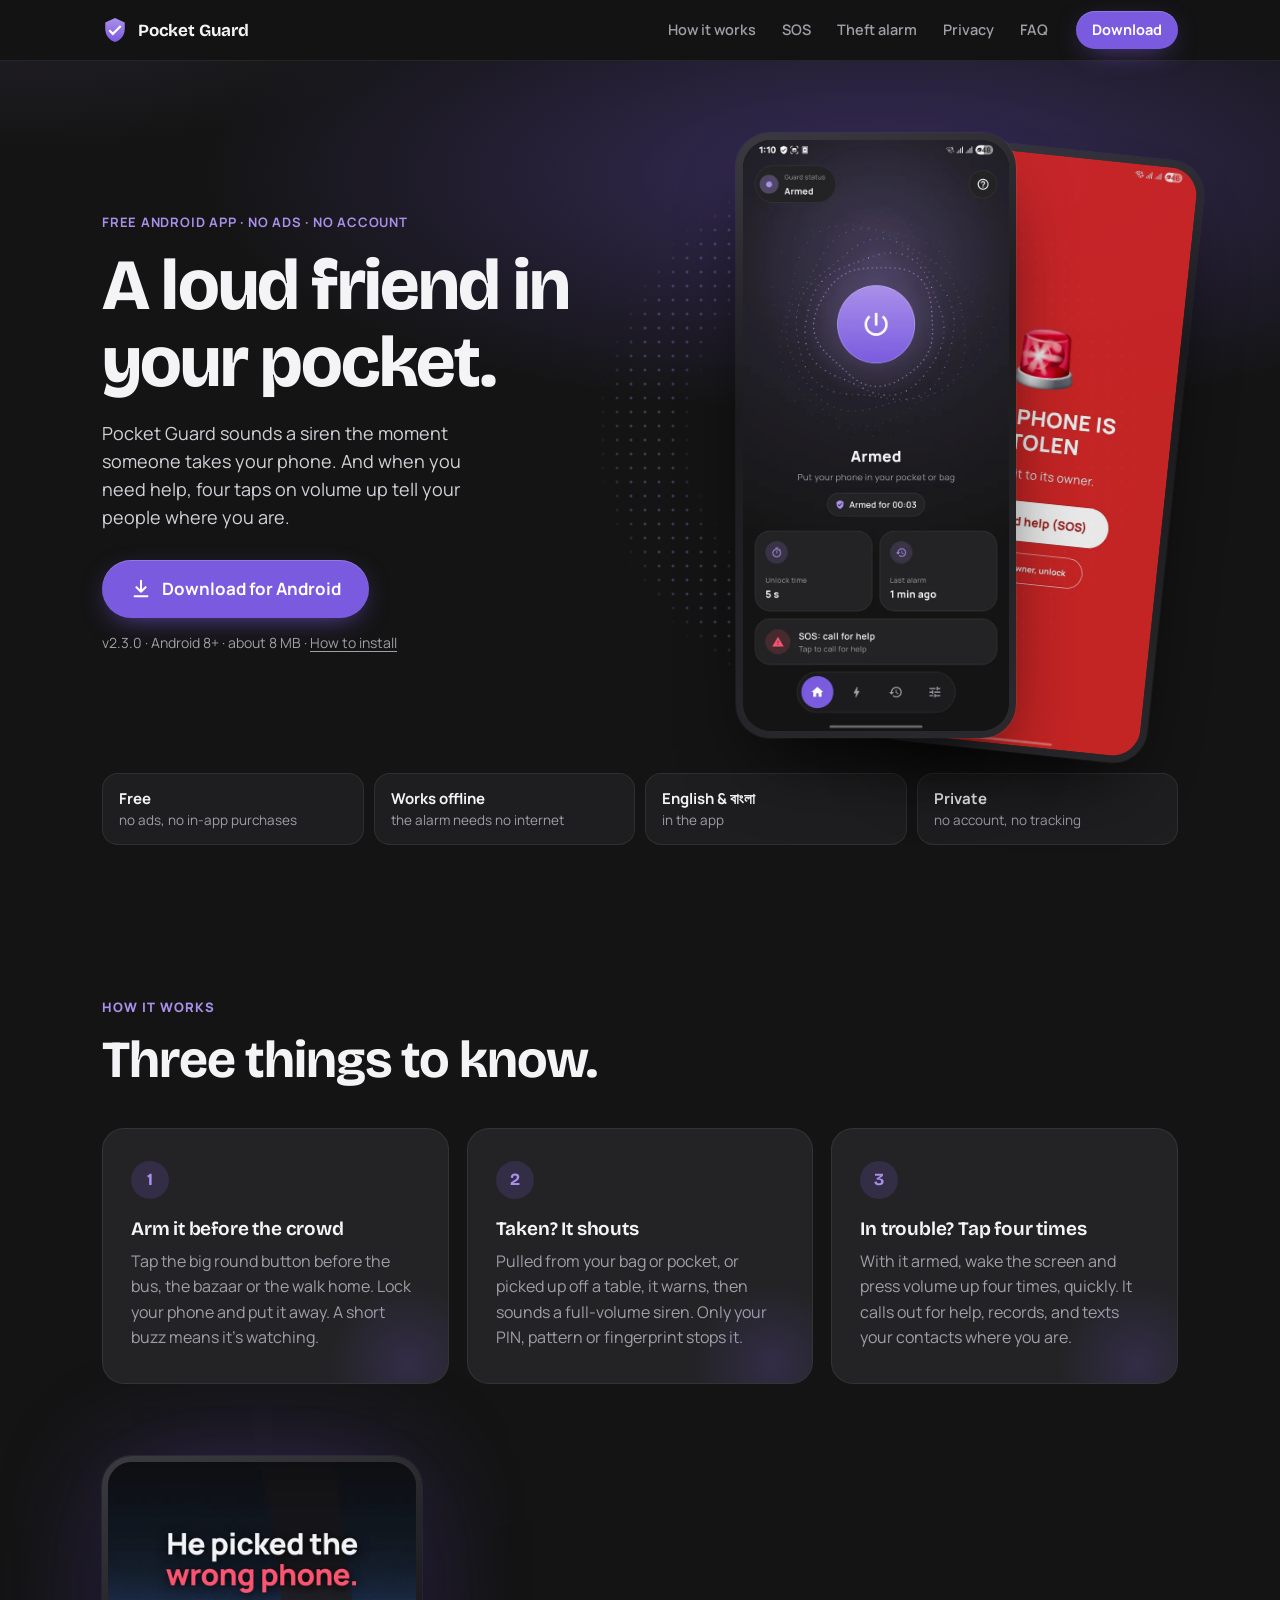
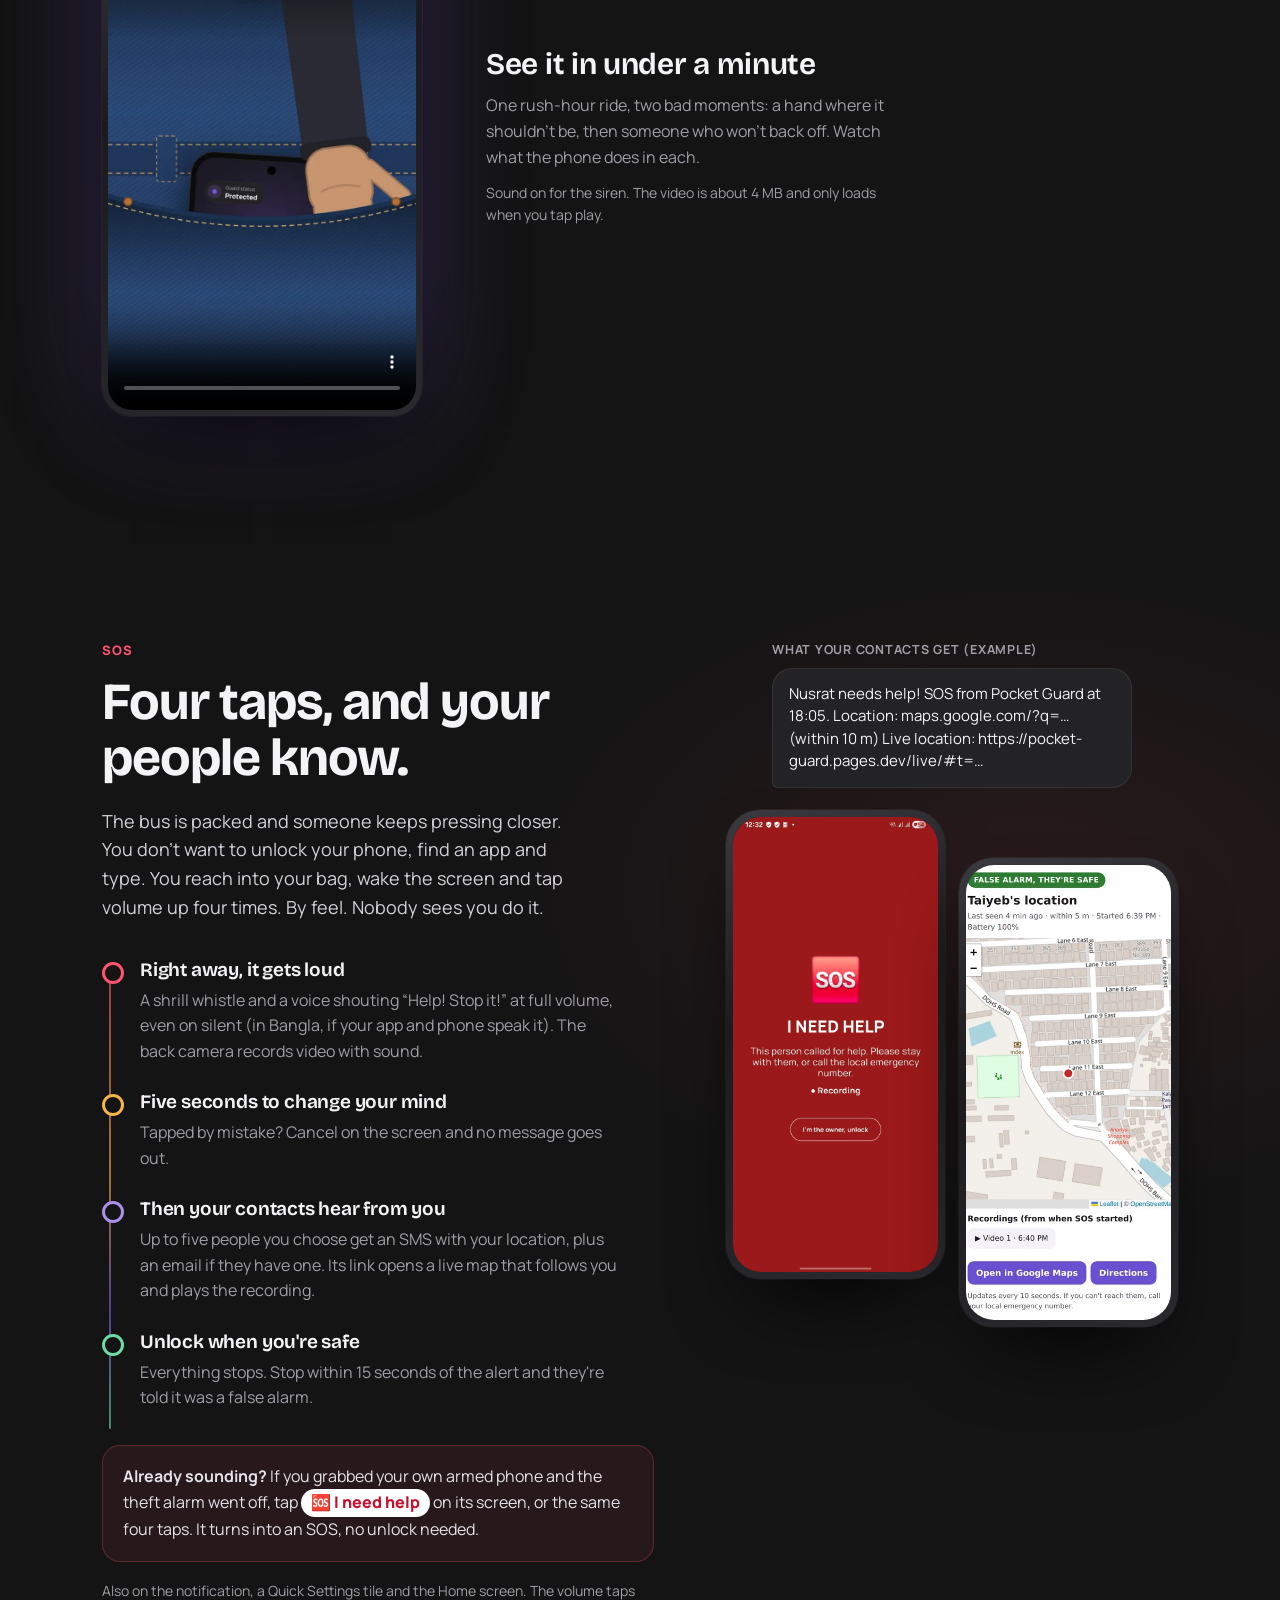
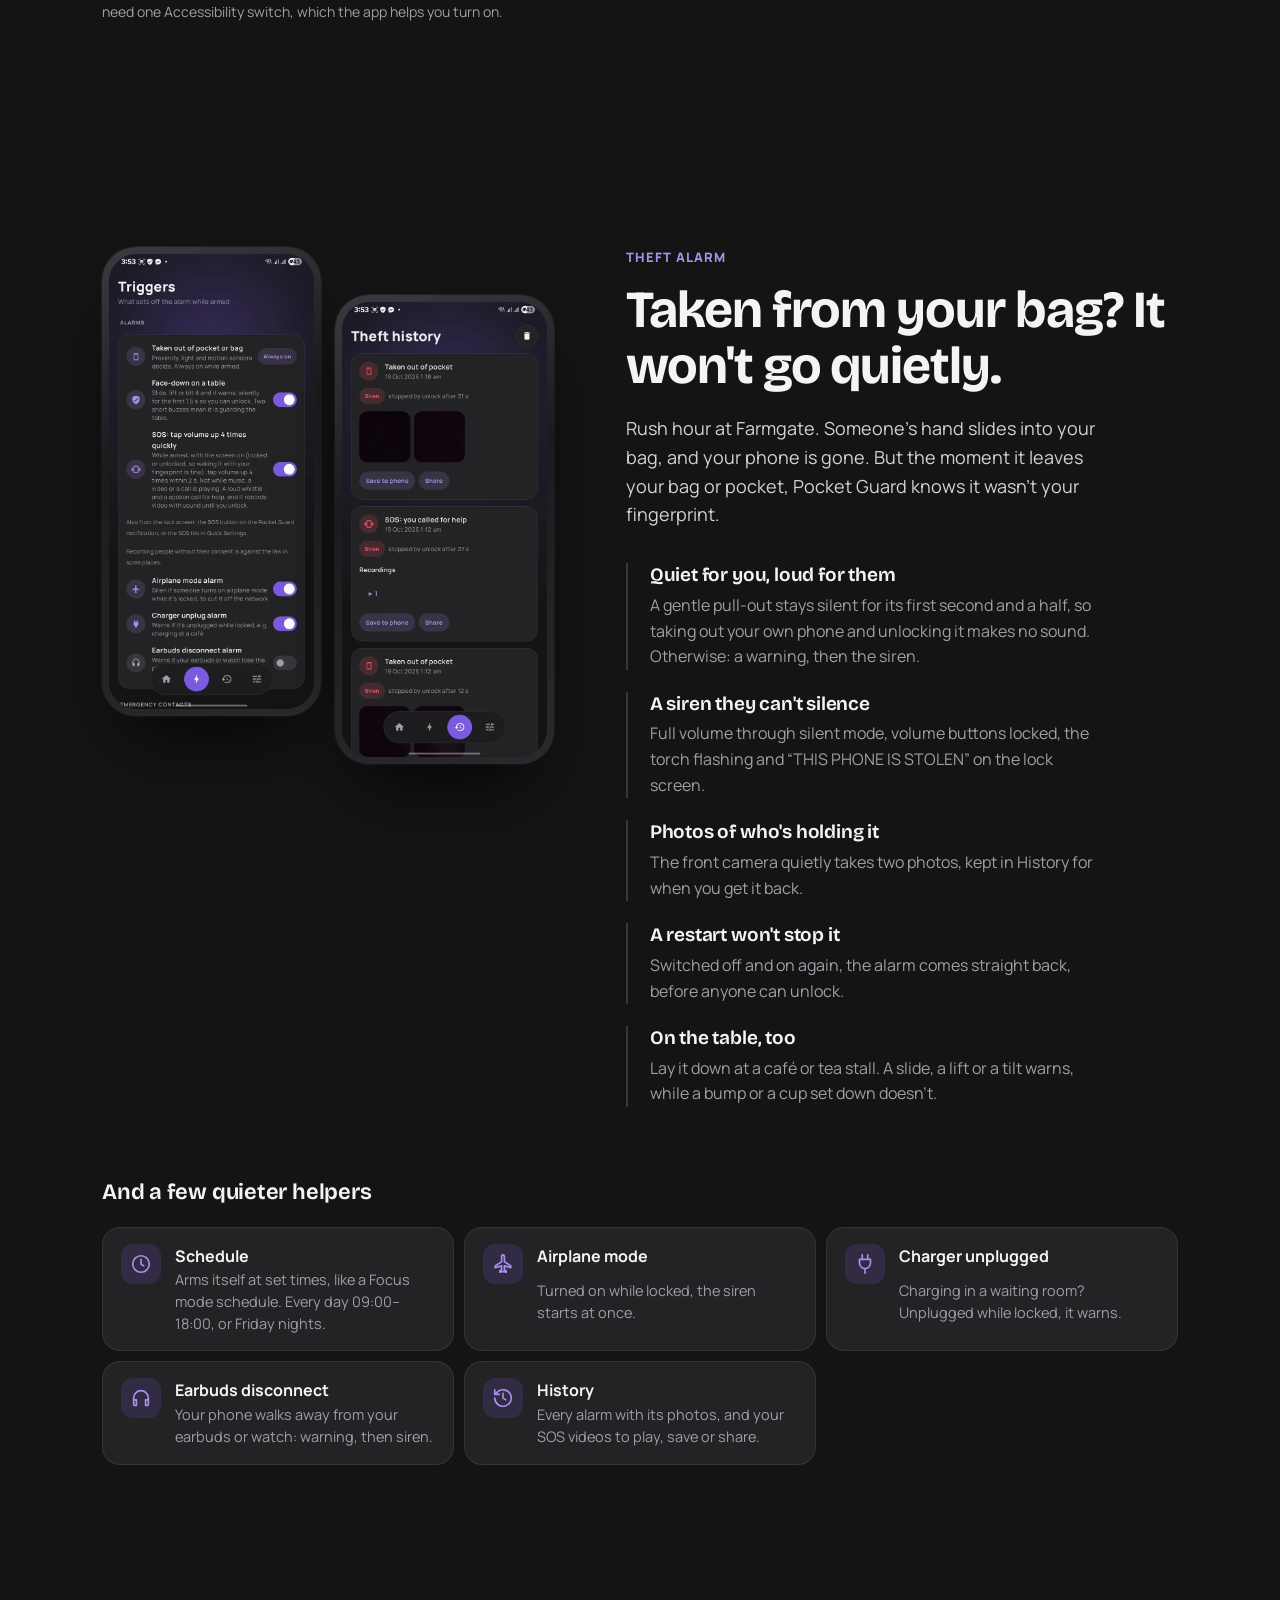
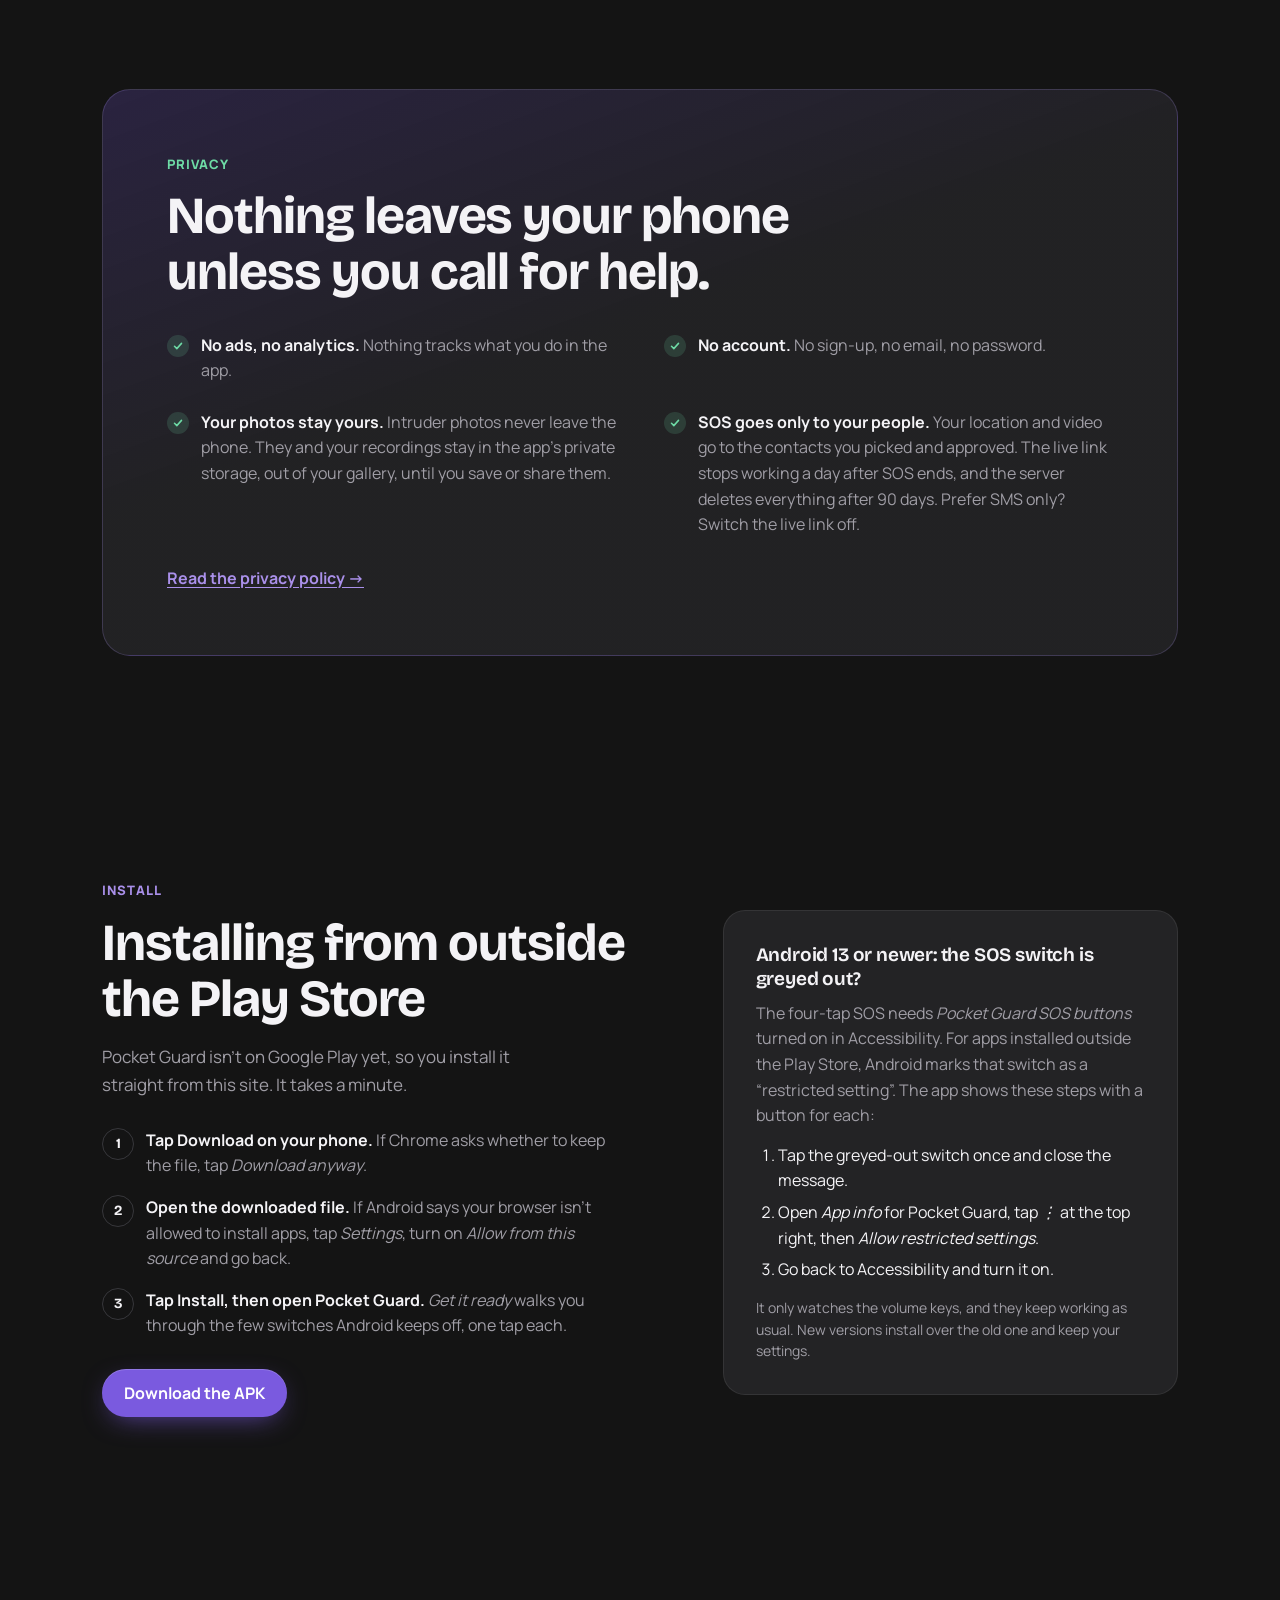
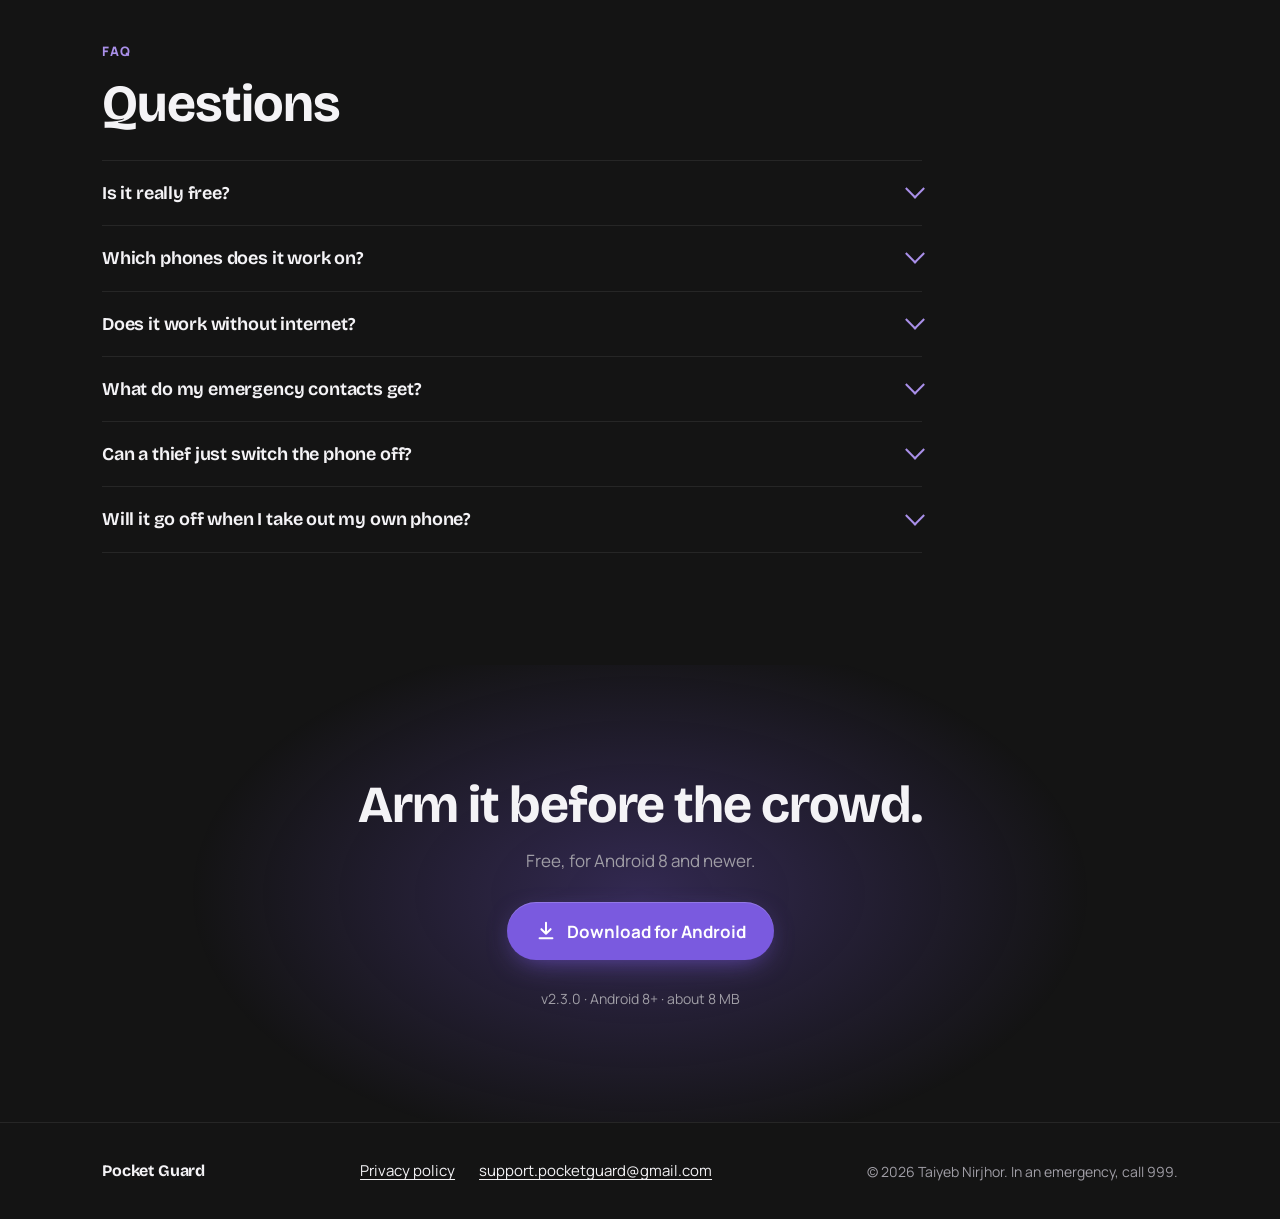
==== site/index.html @ 7979562c "Website: gender-neutral copy, and bags as well as pockets Most people carry the phone in a bag, so t" ====
<!doctype html>
<html lang="en">
<head>
<meta charset="utf-8">
<meta name="viewport" content="width=device-width, initial-scale=1, viewport-fit=cover">
<title>Pocket Guard: theft alarm and SOS for Android</title>
<meta name="description" content="A free Android app. A siren the thief can't silence when your phone is taken, and an SOS that texts your people your live location with four taps on volume up. No ads, no account.">
<meta name="theme-color" content="#141414">
<link rel="canonical" href="https://pocket-guard.pages.dev/">
<meta property="og:type" content="website">
<meta property="og:title" content="Pocket Guard: a loud friend in your pocket">
<meta property="og:description" content="Theft alarm and SOS for Android. Free, no ads, no account.">
<meta property="og:url" content="https://pocket-guard.pages.dev/">
<meta property="og:image" content="https://pocket-guard.pages.dev/img/og.jpg">
<meta name="twitter:card" content="summary_large_image">
<link rel="icon" href="favicon.svg" type="image/svg+xml">
<link rel="preconnect" href="https://fonts.googleapis.com">
<link rel="preconnect" href="https://fonts.gstatic.com" crossorigin>
<link rel="stylesheet" href="https://fonts.googleapis.com/css2?family=Bricolage+Grotesque:opsz,wght@12..96,500..800&family=Manrope:wght@400..800&display=swap">
<link rel="stylesheet" href="style.css">
<link rel="preload" as="image" href="img/home-armed.webp" type="image/webp">
<script>document.documentElement.classList.add("js")</script>
</head>
<body>
<a class="skip" href="#main">Skip to content</a>

<header class="top">
  <div class="wrap top-in">
    <a class="brand" href="#top" aria-label="Pocket Guard, back to top">
      <svg class="brand-mark" viewBox="0 0 24 24" aria-hidden="true"><defs><linearGradient id="bm" x1="0" y1="0" x2="0" y2="1"><stop offset="0" stop-color="#AA90EA"/><stop offset="1" stop-color="#7A5ADF"/></linearGradient></defs><path fill="url(#bm)" d="M12 1 3 5v6c0 5.55 3.84 10.74 9 12 5.16-1.26 9-6.45 9-12V5l-9-4z"/><path fill="#fff" d="m10 17-4-4 1.41-1.41L10 14.17l6.59-6.59L18 9l-8 8z"/></svg>
      Pocket Guard
    </a>
    <nav class="nav" aria-label="Sections">
      <a href="#how">How it works</a>
      <a href="#sos">SOS</a>
      <a href="#theft">Theft alarm</a>
      <a href="#privacy">Privacy</a>
      <a href="#faq">FAQ</a>
    </nav>
    <a class="btn btn-small" href="/download/PocketGuard.apk" download data-download>Download</a>
  </div>
</header>

<main id="main">

<!-- Hero -->
<section class="hero" id="top">
  <div class="wrap hero-in">
    <div class="hero-copy">
      <p class="eyebrow">Free Android app · No ads · No account</p>
      <h1>A loud friend in your&nbsp;pocket.</h1>
      <p class="lede">Pocket Guard sounds a siren the moment someone takes your phone. And when you need help, four taps on volume up tell your people where you are.</p>
      <div class="cta">
        <a class="btn btn-big" href="/download/PocketGuard.apk" download data-download>
          <svg viewBox="0 0 24 24" aria-hidden="true"><path d="M12 3v12m0 0-5-5m5 5 5-5M5 20h14" fill="none" stroke="currentColor" stroke-width="2.2" stroke-linecap="round" stroke-linejoin="round"/></svg>
          <span>Download for Android</span>
        </a>
        <!-- GOOGLE PLAY: when the Play listing is live, put its URL in href, replace the text
             with Google's official "Get it on Google Play" badge image, and delete `hidden`. -->
        <a class="play-badge" href="https://play.google.com/store/apps/details?id=com.taiyeb.pocketguard" hidden data-play>Get it on Google Play</a>
      </div>
      <p class="meta"><span data-version>v2.3.0</span> · Android 8+ · <span data-size>about 8 MB</span> · <a href="#install">How to install</a></p>
    </div>
    <div class="hero-art" aria-hidden="false">
      <div class="ring" aria-hidden="true"></div>
      <figure class="phone phone-back">
        <img class="tall" src="img/alarm.webp" width="600" height="1333" alt="The theft alarm screen: a red siren, THIS PHONE IS STOLEN, return it to its owner, with an I need help (SOS) button and I'm the owner, unlock.">
      </figure>
      <figure class="phone phone-front">
        <img class="tall" src="img/home-armed.webp" width="600" height="1333" alt="Pocket Guard's Home screen, armed: a purple power button inside a ring of dots, Armed for 00:03, the unlock time and last alarm, and an SOS: call for help card.">
      </figure>
    </div>
  </div>
  <ul class="wrap facts" aria-label="At a glance">
    <li><b>Free</b> no ads, no in-app purchases</li>
    <li><b>Works offline</b> the alarm needs no internet</li>
    <li><b>English &amp; বাংলা</b> in the app</li>
    <li><b>Private</b> no account, no tracking</li>
  </ul>
</section>

<!-- How it works -->
<section class="section" id="how" aria-labelledby="how-h">
  <div class="wrap">
    <p class="kicker">How it works</p>
    <h2 id="how-h">Three things to know.</h2>
    <ol class="steps">
      <li class="step reveal">
        <span class="step-n" aria-hidden="true">1</span>
        <h3>Arm it before the crowd</h3>
        <p>Tap the big round button before the bus, the bazaar or the walk home. Lock your phone and put it away. A short buzz means it's watching.</p>
      </li>
      <li class="step reveal">
        <span class="step-n" aria-hidden="true">2</span>
        <h3>Taken? It shouts</h3>
        <p>Pulled from your bag or pocket, or picked up off a table, it warns, then sounds a full-volume siren. Only your PIN, pattern or fingerprint stops it.</p>
      </li>
      <li class="step reveal">
        <span class="step-n" aria-hidden="true">3</span>
        <h3>In trouble? Tap four times</h3>
        <p>With it armed, wake the screen and press volume up four times, quickly. It calls out for help, records, and texts your contacts where you are.</p>
      </li>
    </ol>
    <div class="film reveal">
      <figure class="film-frame">
        <video controls playsinline preload="none" poster="img/promo-poster.webp" width="720" height="1280"
          aria-label="Pocket Guard in under a minute: a pickpocket on a packed bus sets off the siren, then a passenger being harassed taps volume up four times and family see the live location.">
          <source src="video/promo.mp4" type="video/mp4">
        </video>
      </figure>
      <div class="film-copy">
        <h3>See it in under a minute</h3>
        <p>One rush-hour ride, two bad moments: a hand where it shouldn't be, then someone who won't back off. Watch what the phone does in each.</p>
        <p class="fine">Sound on for the siren. The video is about 4 MB and only loads when you tap play.</p>
      </div>
    </div>
  </div>
</section>

<!-- SOS -->
<section class="section story story-sos" id="sos" aria-labelledby="sos-h">
  <div class="wrap story-in">
    <div class="story-copy">
      <p class="kicker kicker-red">SOS</p>
      <h2 id="sos-h">Four taps, and your people know.</h2>
      <p class="story-lead">The bus is packed and someone keeps pressing closer. You don't want to unlock your phone, find an app and type. You reach into your bag, wake the screen and tap volume up four times. By feel. Nobody sees you do it.</p>
      <ol class="timeline">
        <li class="reveal">
          <h3>Right away, it gets loud</h3>
          <p>A shrill whistle and a voice shouting “Help! Stop it!” at full volume, even on silent (in Bangla, if your app and phone speak it). The back camera records video with sound.</p>
        </li>
        <li class="reveal">
          <h3>Five seconds to change your mind</h3>
          <p>Tapped by mistake? Cancel on the screen and no message goes out.</p>
        </li>
        <li class="reveal">
          <h3>Then your contacts hear from you</h3>
          <p>Up to five people you choose get an SMS with your location, plus an email if they have one. Its link opens a live map that follows you and plays the recording.</p>
        </li>
        <li class="reveal">
          <h3>Unlock when you're safe</h3>
          <p>Everything stops. Stop within 15 seconds of the alert and they're told it was a false alarm.</p>
        </li>
      </ol>
      <div class="callout reveal">
        <p><b>Already sounding?</b> If you grabbed your own armed phone and the theft alarm went off, tap <span class="chip-sos">🆘 I need help</span> on its screen, or the same four taps. It turns into an SOS, no unlock needed.</p>
      </div>
      <p class="fine">Also on the notification, a Quick Settings tile and the Home screen. The volume taps need one Accessibility switch, which the app helps you turn on.</p>
    </div>
    <div class="story-art">
      <figure class="sms reveal" aria-label="Example SMS your contacts receive">
        <figcaption>What your contacts get (example)</figcaption>
        <p class="bubble">Nusrat needs help! SOS from Pocket Guard at 18:05. Location: maps.google.com/?q=… (within 10 m) Live location: https://pocket-guard.pages.dev/live/#t=…</p>
      </figure>
      <div class="duo">
        <figure class="phone">
          <img class="tall" src="img/sos.webp" width="600" height="1333" loading="lazy" alt="The SOS screen: I NEED HELP, this person called for help, please stay with them or call the local emergency number, Recording, and an I'm the owner, unlock button.">
        </figure>
        <figure class="phone phone-lower">
          <img class="tall" src="img/11-live-page.webp" width="412" height="860" loading="lazy" alt="The live location page a contact opens: a map with a red dot, last seen time and accuracy, a list of recordings, and buttons for Google Maps and directions.">
        </figure>
      </div>
    </div>
  </div>
</section>

<!-- Theft alarm -->
<section class="section story story-theft" id="theft" aria-labelledby="theft-h">
  <div class="wrap story-in story-flip">
    <div class="story-copy">
      <p class="kicker">Theft alarm</p>
      <h2 id="theft-h">Taken from your bag? It won't go quietly.</h2>
      <p class="story-lead">Rush hour at Farmgate. Someone's hand slides into your bag, and your phone is gone. But the moment it leaves your bag or pocket, Pocket Guard knows it wasn't your fingerprint.</p>
      <ul class="features">
        <li class="reveal">
          <h3>Quiet for you, loud for them</h3>
          <p>A gentle pull-out stays silent for its first second and a half, so taking out your own phone and unlocking it makes no sound. Otherwise: a warning, then the siren.</p>
        </li>
        <li class="reveal">
          <h3>A siren they can't silence</h3>
          <p>Full volume through silent mode, volume buttons locked, the torch flashing and “THIS PHONE IS STOLEN” on the lock screen.</p>
        </li>
        <li class="reveal">
          <h3>Photos of who's holding it</h3>
          <p>The front camera quietly takes two photos, kept in History for when you get it back.</p>
        </li>
        <li class="reveal">
          <h3>A restart won't stop it</h3>
          <p>Switched off and on again, the alarm comes straight back, before anyone can unlock.</p>
        </li>
        <li class="reveal">
          <h3>On the table, too</h3>
          <p>Lay it down at a café or tea stall. A slide, a lift or a tilt warns, while a bump or a cup set down doesn't.</p>
        </li>
      </ul>
    </div>
    <div class="story-art duo">
      <figure class="phone">
        <img class="tall" src="img/triggers.webp" width="600" height="1333" loading="lazy" alt="The Triggers screen: taken out of pocket or bag (always on), face-down on a table, SOS by tapping volume up 4 times, airplane mode, charger unplug and earbuds disconnect alarms, each with a switch.">
      </figure>
      <figure class="phone phone-lower">
        <img class="tall" src="img/history.webp" width="600" height="1333" loading="lazy" alt="Theft history: taken out of pocket, with two intruder photos; SOS: you called for help, with a recording; each with Save to phone and Share.">
      </figure>
    </div>
  </div>
  <div class="wrap">
    <h3 class="extras-h">And a few quieter helpers</h3>
    <ul class="extras">
      <li class="reveal"><svg viewBox="0 0 24 24" aria-hidden="true"><path d="M12 7v5l3 2M12 21a9 9 0 1 1 0-18 9 9 0 0 1 0 18Z"/></svg><b>Schedule</b><span>Arms itself at set times, like a Focus mode schedule. Every day 09:00–18:00, or Friday nights.</span></li>
      <li class="reveal"><svg viewBox="0 0 24 24" aria-hidden="true"><path d="M10.5 3.5v6l-7 4.5v2l7-2v4l-2 1.5V21l3.5-1 3.5 1v-1.5l-2-1.5v-4l7 2v-2l-7-4.5v-6a1.5 1.5 0 0 0-3 0Z"/></svg><b>Airplane mode</b><span>Turned on while locked, the siren starts at once.</span></li>
      <li class="reveal"><svg viewBox="0 0 24 24" aria-hidden="true"><path d="M9 2v5M15 2v5M6 7h12v4a6 6 0 0 1-12 0V7ZM12 17v5"/></svg><b>Charger unplugged</b><span>Charging in a waiting room? Unplugged while locked, it warns.</span></li>
      <li class="reveal"><svg viewBox="0 0 24 24" aria-hidden="true"><path d="M4 14v-2a8 8 0 0 1 16 0v2M4 14h3v6H5a1 1 0 0 1-1-1v-5ZM20 14h-3v6h2a1 1 0 0 0 1-1v-5Z"/></svg><b>Earbuds disconnect</b><span>Your phone walks away from your earbuds or watch: warning, then siren.</span></li>
      <li class="reveal"><svg viewBox="0 0 24 24" aria-hidden="true"><path d="M3 12a9 9 0 1 0 3-6.7L3 8M3 3v5h5M12 7v5l3 2"/></svg><b>History</b><span>Every alarm with its photos, and your SOS videos to play, save or share.</span></li>
    </ul>
  </div>
</section>

<!-- Privacy -->
<section class="section privacy" id="privacy" aria-labelledby="privacy-h">
  <div class="wrap">
    <div class="privacy-card reveal">
      <p class="kicker kicker-green">Privacy</p>
      <h2 id="privacy-h">Nothing leaves your phone unless you call for help.</h2>
      <ul class="promises">
        <li><b>No ads, no analytics.</b> Nothing tracks what you do in the app.</li>
        <li><b>No account.</b> No sign-up, no email, no password.</li>
        <li><b>Your photos stay yours.</b> Intruder photos never leave the phone. They and your recordings stay in the app's private storage, out of your gallery, until you save or share them.</li>
        <li><b>SOS goes only to your people.</b> Your location and video go to the contacts you picked and approved. The live link stops working a day after SOS ends, and the server deletes everything after 90 days. Prefer SMS only? Switch the live link off.</li>
      </ul>
      <a class="link-arrow" href="privacy.html">Read the privacy policy</a>
    </div>
  </div>
</section>

<!-- Install -->
<section class="section" id="install" aria-labelledby="install-h">
  <div class="wrap install">
    <div>
      <p class="kicker">Install</p>
      <h2 id="install-h">Installing from outside the Play Store</h2>
      <p class="sub">Pocket Guard isn't on Google Play yet, so you install it straight from this site. It takes a minute.</p>
      <ol class="install-steps">
        <li><b>Tap Download on your phone.</b> If Chrome asks whether to keep the file, tap <i>Download anyway</i>.</li>
        <li><b>Open the downloaded file.</b> If Android says your browser isn't allowed to install apps, tap <i>Settings</i>, turn on <i>Allow from this source</i> and go back.</li>
        <li><b>Tap Install, then open Pocket Guard.</b> <i>Get it ready</i> walks you through the few switches Android keeps off, one tap each.</li>
      </ol>
      <a class="btn" href="/download/PocketGuard.apk" download data-download>Download the APK</a>
    </div>
    <aside class="note reveal" aria-labelledby="restricted-h">
      <h3 id="restricted-h">Android 13 or newer: the SOS switch is greyed out?</h3>
      <p>The four-tap SOS needs <i>Pocket Guard SOS buttons</i> turned on in Accessibility. For apps installed outside the Play Store, Android marks that switch as a “restricted setting”. The app shows these steps with a button for each:</p>
      <ol>
        <li>Tap the greyed-out switch once and close the message.</li>
        <li>Open <i>App info</i> for Pocket Guard, tap <i>⋮</i> at the top right, then <i>Allow restricted settings</i>.</li>
        <li>Go back to Accessibility and turn it on.</li>
      </ol>
      <p class="fine">It only watches the volume keys, and they keep working as usual. New versions install over the old one and keep your settings.</p>
    </aside>
  </div>
</section>

<!-- FAQ -->
<section class="section" id="faq" aria-labelledby="faq-h">
  <div class="wrap faq">
    <p class="kicker">FAQ</p>
    <h2 id="faq-h">Questions</h2>
    <details>
      <summary>Is it really free?</summary>
      <p>Yes. No price, no ads, no in-app purchases and no account.</p>
    </details>
    <details>
      <summary>Which phones does it work on?</summary>
      <p>Android 8.0 and newer. It needs a screen lock (PIN, pattern or password) and a proximity sensor, which almost every phone has. Some phones only report proximity while the screen is on; the <i>Sensor check</i> in Settings tells you in a minute. iPhone isn't possible: iOS doesn't let apps read sensors in the background.</p>
    </details>
    <details>
      <summary>Does it work without internet?</summary>
      <p>The theft alarm, siren, photos and SOS recording all work with no internet at all. The SOS text message needs only mobile signal, and the app retries if there's none. The live map link and the email need mobile data or Wi-Fi.</p>
    </details>
    <details>
      <summary>What do my emergency contacts get?</summary>
      <p>An SMS like “Nusrat needs help! SOS from Pocket Guard at 18:05. Location: …”, sent from your own number, in English or Banglish (your choice). With the live link on, it also carries a link to a map that follows you and plays the video, and contacts with an email address get it by email too. If you move, an update follows. You see and approve the exact messages when you add your contacts.</p>
    </details>
    <details>
      <summary>Can a thief just switch the phone off?</summary>
      <p>No app can block the power button. But if the phone is restarted during an alarm, the alarm comes back before anyone can unlock it. Many phones also have a “password to power off” setting; turn it on and the thief can't switch it off at all.</p>
    </details>
    <details>
      <summary>Will it go off when I take out my own phone?</summary>
      <p>Not if you unlock it. A gentle pull-out is silent for its first second and a half, so a quick fingerprint unlock makes no sound, and you have a few seconds (you choose, up to 15) before the siren. To stop it from going off at all, simply don't arm it, or let the schedule do it for you.</p>
    </details>
  </div>
</section>

<!-- Closing CTA -->
<section class="section closing">
  <div class="wrap closing-in reveal">
    <h2>Arm it before the crowd.</h2>
    <p>Free, for Android 8 and newer.</p>
    <a class="btn btn-big" href="/download/PocketGuard.apk" download data-download>
      <svg viewBox="0 0 24 24" aria-hidden="true"><path d="M12 3v12m0 0-5-5m5 5 5-5M5 20h14" fill="none" stroke="currentColor" stroke-width="2.2" stroke-linecap="round" stroke-linejoin="round"/></svg>
      <span>Download for Android</span>
    </a>
    <p class="meta"><span data-version>v2.3.0</span> · Android 8+ · <span data-size>about 8 MB</span></p>
  </div>
</section>

</main>

<footer class="foot">
  <div class="wrap foot-in">
    <p class="brand brand-foot">Pocket Guard</p>
    <nav aria-label="Footer">
      <a href="privacy.html">Privacy policy</a>
      <a href="mailto:support.pocketguard@gmail.com">support.pocketguard@gmail.com</a>
    </nav>
    <p class="fine">© 2026 Taiyeb Nirjhor. In an emergency, call 999.</p>
  </div>
</footer>

<script src="main.js" defer></script>
</body>
</html>
---- site/style.css ----
/* Pocket Guard landing page. Colours are the app's own (Theme.kt). */
:root {
  --bg: #141414;
  --card: #232325;
  --track: #38383c;
  --purple: #7a5adf;
  --lavender: #aa90ea;
  --text: #f4f3f6;
  --muted: #a09ea6;
  --green: #6edba6;
  --amber: #f5b547;
  --red: #ff5470;
  --line: rgba(255, 255, 255, 0.08);
  --display: "Bricolage Grotesque", "Manrope", system-ui, sans-serif;
  --body: "Manrope", system-ui, -apple-system, "Segoe UI", sans-serif;
  --radius: 22px;
  --gutter: 16px;
  color-scheme: dark;
}

* { box-sizing: border-box; }
html { scroll-behavior: smooth; scroll-padding-top: 72px; -webkit-text-size-adjust: 100%; }
body {
  margin: 0;
  background: var(--bg);
  color: var(--text);
  font: 400 16px/1.6 var(--body);
  overflow-x: hidden;
  -webkit-font-smoothing: antialiased;
}
img { display: block; max-width: 100%; height: auto; }
a { color: var(--lavender); text-underline-offset: 3px; }
a:hover { color: var(--text); }
:focus-visible { outline: 2px solid var(--lavender); outline-offset: 3px; border-radius: 6px; }
h1, h2, h3 { font-family: var(--display); line-height: 1.08; letter-spacing: -0.02em; margin: 0; }
h2 { font-size: clamp(30px, 7vw, 52px); font-weight: 700; max-width: 18ch; }
h3 { font-size: 19px; font-weight: 650; letter-spacing: -0.01em; line-height: 1.25; }
p { margin: 0; }
ul, ol { margin: 0; padding: 0; list-style: none; }

.wrap { width: 100%; max-width: 1140px; margin: 0 auto; padding: 0 var(--gutter); }
@media (min-width: 720px) { :root { --gutter: 32px; } }

.skip { position: absolute; left: 12px; top: -60px; z-index: 50; background: var(--text); color: var(--bg); padding: 10px 14px; border-radius: 10px; }
.skip:focus { top: 12px; }

/* Header */
.top {
  position: sticky; top: 0; z-index: 20;
  background: rgba(20, 20, 20, 0.72);
  backdrop-filter: saturate(140%) blur(14px);
  -webkit-backdrop-filter: saturate(140%) blur(14px);
  border-bottom: 1px solid var(--line);
}
.top-in { display: flex; align-items: center; gap: 20px; height: 60px; }
.brand { display: inline-flex; align-items: center; gap: 10px; font: 700 17px/1 var(--display); color: var(--text); text-decoration: none; letter-spacing: -0.01em; }
.brand-mark { width: 26px; height: 26px; }
.nav { display: none; gap: 26px; margin-left: auto; }
.nav a { color: var(--muted); text-decoration: none; font-size: 14.5px; font-weight: 600; }
.nav a:hover { color: var(--text); }
.top .btn-small { margin-left: auto; }
@media (min-width: 900px) {
  .nav { display: flex; }
  .top .btn-small { margin-left: 8px; }
}

/* Buttons */
.btn {
  display: inline-flex; align-items: center; justify-content: center; gap: 10px;
  min-height: 48px; padding: 0 22px;
  background: var(--purple); color: #fff;
  font: 700 16px/1 var(--body); text-decoration: none;
  border-radius: 999px;
  box-shadow: 0 8px 28px -10px rgba(122, 90, 223, 0.8), inset 0 1px 0 rgba(255, 255, 255, 0.18);
  transition: transform 0.15s ease, background-color 0.15s ease;
}
.btn:hover { background: #8a6ce6; color: #fff; transform: translateY(-1px); }
.btn:active { transform: translateY(0); }
.btn svg { width: 22px; height: 22px; flex: none; }
.btn-small { min-height: 38px; padding: 0 16px; font-size: 14.5px; }
.btn-big { min-height: 58px; padding: 0 28px; font-size: 17px; }
.play-badge { display: inline-flex; align-items: center; min-height: 58px; padding: 0 22px; border: 1px solid var(--track); border-radius: 14px; color: var(--text); text-decoration: none; font-weight: 700; }
.play-badge[hidden] { display: none; }

/* Hero */
.hero { position: relative; padding: 40px 0 28px; overflow: hidden; isolation: isolate; }
.hero::before {
  content: ""; position: absolute; z-index: -1; inset: -20% -30% auto;
  height: 820px;
  background:
    radial-gradient(48% 42% at 62% 34%, rgba(122, 90, 223, 0.34), transparent 70%),
    radial-gradient(30% 30% at 20% 10%, rgba(170, 144, 234, 0.12), transparent 70%);
  pointer-events: none;
}
.hero-in { display: grid; gap: 44px; }
.eyebrow { color: var(--lavender); font-size: 13px; font-weight: 700; letter-spacing: 0.06em; text-transform: uppercase; }
.hero h1 { font-size: clamp(44px, 12vw, 72px); font-weight: 750; letter-spacing: -0.025em; margin: 14px 0 18px; }
.lede { color: #d3d1d8; font-size: 18px; line-height: 1.55; max-width: 34ch; }
.cta { display: flex; flex-wrap: wrap; gap: 12px; margin-top: 28px; }
.cta .btn-big { width: 100%; }
@media (min-width: 480px) { .cta .btn-big { width: auto; } }
.meta { color: var(--muted); font-size: 14px; margin-top: 14px; }
.meta a { color: var(--muted); }

.hero-art { position: relative; height: 470px; display: grid; place-items: center; }
.phone {
  margin: 0;
  width: 230px;
  border-radius: 34px;
  padding: 7px;
  background: linear-gradient(160deg, #3a3a40, #1b1b1e 40%, #2a2a2e);
  box-shadow: 0 40px 80px -30px rgba(0, 0, 0, 0.9), 0 0 0 1px rgba(255, 255, 255, 0.06);
}
.phone img { border-radius: 28px; width: 100%; aspect-ratio: 1 / 2; object-fit: cover; object-position: top; background: #19191b; }
.phone img.tall { aspect-ratio: 9 / 20; }
.phone-front { position: relative; z-index: 2; transform: translateX(-34px); }
.phone-back { position: absolute; z-index: 1; width: 230px; transform: translate(70px, 14px) rotate(6deg); opacity: 0.9; }
.phone-back img { object-position: center; }
.ring {
  position: absolute; width: 440px; height: 440px; border-radius: 50%;
  left: 50%; top: 50%; margin: -220px 0 0 -254px;
  background: radial-gradient(circle, rgba(170, 144, 234, 0.55) 1.2px, transparent 1.8px) 0 0 / 14px 14px;
  -webkit-mask: radial-gradient(circle, transparent 46%, #000 52%, #000 64%, transparent 71%);
  mask: radial-gradient(circle, transparent 46%, #000 52%, #000 64%, transparent 71%);
  opacity: 0.5;
  animation: spin 80s linear infinite;
}
@keyframes spin { to { transform: rotate(360deg); } }

.facts { display: grid; grid-template-columns: 1fr 1fr; gap: 10px; margin-top: 40px; }
.facts li { background: rgba(35, 35, 37, 0.7); border: 1px solid var(--line); border-radius: 16px; padding: 14px 16px; color: var(--muted); font-size: 13.5px; line-height: 1.4; }
.facts b { display: block; color: var(--text); font-size: 15px; margin-bottom: 2px; }

@media (min-width: 900px) {
  .hero { padding: 72px 0 40px; }
  .hero-in { grid-template-columns: 1.05fr 1fr; align-items: center; }
  .hero-art { height: 600px; }
  .phone { width: 280px; }
  .phone-back { width: 280px; transform: translate(110px, 18px) rotate(6deg); }
  .phone-front { transform: translateX(-50px); }
  .ring { width: 560px; height: 560px; margin: -280px 0 0 -330px; }
  .facts { grid-template-columns: repeat(4, 1fr); }
}

/* Sections */
.section { padding: 76px 0; }
@media (min-width: 900px) { .section { padding: 112px 0; } }
.kicker { color: var(--lavender); font-size: 13px; font-weight: 800; letter-spacing: 0.08em; text-transform: uppercase; margin-bottom: 14px; }
.kicker-red { color: var(--red); }
.kicker-green { color: var(--green); }
.sub { color: var(--muted); font-size: 17px; margin-top: 16px; max-width: 46ch; }
.fine { color: var(--muted); font-size: 14px; line-height: 1.55; }

/* Steps */
.steps { display: grid; gap: 14px; margin-top: 40px; counter-reset: s; }
.step { position: relative; background: var(--card); border: 1px solid var(--line); border-radius: var(--radius); padding: 26px 22px 24px; overflow: hidden; }
.step::after { content: ""; position: absolute; inset: auto -40px -60px auto; width: 160px; height: 160px; border-radius: 50%; background: radial-gradient(circle, rgba(122, 90, 223, 0.18), transparent 70%); }
.step-n { display: grid; place-items: center; width: 38px; height: 38px; border-radius: 50%; background: rgba(122, 90, 223, 0.18); color: var(--lavender); font: 700 17px/1 var(--display); margin-bottom: 18px; }
.step h3 { margin-bottom: 8px; }
.step p { color: var(--muted); }
@media (min-width: 900px) { .steps { grid-template-columns: repeat(3, 1fr); gap: 18px; } .step { padding: 32px 28px; } }

/* Promo video */
.film { display: grid; gap: 24px; justify-items: center; margin-top: 56px; }
.film-frame { margin: 0; width: 100%; max-width: 300px; border-radius: 30px; padding: 6px; background: linear-gradient(160deg, #3a3a40, #1b1b1e 40%, #2a2a2e); box-shadow: 0 40px 80px -30px rgba(0, 0, 0, 0.9), 0 0 0 1px rgba(255, 255, 255, 0.06), 0 0 120px -20px rgba(122, 90, 223, 0.45); }
.film video { display: block; width: 100%; height: auto; aspect-ratio: 9 / 16; border-radius: 24px; background: #19191b; }
.film-copy { max-width: 40ch; text-align: center; }
.film-copy h3 { font-size: 24px; margin-bottom: 10px; }
.film-copy p { color: var(--muted); }
.film-copy .fine { margin-top: 12px; }
@media (min-width: 900px) {
  .film { grid-template-columns: auto 1fr; gap: 64px; align-items: center; justify-items: start; margin-top: 72px; }
  .film-frame { max-width: 320px; }
  .film-copy { text-align: left; }
  .film-copy h3 { font-size: 30px; }
}

/* Stories */
.story { position: relative; isolation: isolate; }
.story-sos::before {
  content: ""; position: absolute; z-index: -1; inset: 0;
  background: radial-gradient(60% 40% at 80% 30%, rgba(255, 84, 112, 0.09), transparent 70%);
  pointer-events: none;
}
.story-in { display: grid; gap: 48px; }
.story-lead { color: #d3d1d8; font-size: 18px; margin-top: 20px; max-width: 44ch; }
@media (min-width: 900px) {
  .story-in { grid-template-columns: 1.1fr 0.9fr; gap: 72px; align-items: start; }
  .story-flip { grid-template-columns: 0.9fr 1.1fr; }
  .story-flip .story-copy { order: 2; }
  .story-art { position: sticky; top: 96px; }
}

.timeline { margin-top: 36px; position: relative; }
.timeline::before { content: ""; position: absolute; left: 7px; top: 8px; bottom: 8px; width: 2px; background: linear-gradient(var(--red), var(--amber) 45%, var(--purple) 75%, var(--green)); opacity: 0.6; border-radius: 2px; }
.timeline li { position: relative; padding: 0 0 26px 38px; }
.timeline li::before { content: ""; position: absolute; left: 0; top: 4px; width: 16px; height: 16px; border-radius: 50%; background: var(--bg); border: 3px solid var(--red); }
.timeline li:nth-child(2)::before { border-color: var(--amber); }
.timeline li:nth-child(3)::before { border-color: var(--lavender); }
.timeline li:nth-child(4)::before { border-color: var(--green); }
.timeline h3 { margin-bottom: 6px; }
.timeline p { color: var(--muted); max-width: 48ch; }

.callout { margin: 8px 0 18px; padding: 18px 20px; border-radius: 18px; background: rgba(255, 84, 112, 0.08); border: 1px solid rgba(255, 84, 112, 0.25); }
.callout p { color: #e4e2e8; }
.chip-sos { display: inline-block; padding: 1px 10px; border-radius: 999px; background: #fff; color: #c8102e; font-weight: 800; white-space: nowrap; }

.story-art { display: grid; justify-items: center; gap: 22px; }
.sms { margin: 0; width: 100%; max-width: 360px; }
.sms figcaption { color: var(--muted); font-size: 12.5px; font-weight: 700; letter-spacing: 0.06em; text-transform: uppercase; margin-bottom: 8px; }
.bubble { background: var(--card); border: 1px solid var(--line); border-radius: 20px 20px 20px 6px; padding: 14px 16px; font-size: 15px; line-height: 1.5; overflow-wrap: anywhere; }

.features { display: grid; gap: 22px; margin-top: 34px; }
.features li { padding-left: 22px; border-left: 2px solid var(--track); }
.features h3 { margin-bottom: 6px; }
.features p { color: var(--muted); max-width: 46ch; }

.duo { display: grid; width: 100%; grid-template-columns: 1fr 1fr; gap: 14px; align-items: start; }
.duo .phone { width: 100%; max-width: 240px; justify-self: center; }
.duo .phone-lower { margin-top: 48px; }

.extras-h { margin: 72px 0 20px; font-size: 22px; }
.extras { display: grid; gap: 10px; }
.extras li { display: grid; grid-template-columns: 40px 1fr; column-gap: 14px; align-items: start; background: var(--card); border: 1px solid var(--line); border-radius: 18px; padding: 16px 18px; }
.extras svg { grid-row: span 2; width: 40px; height: 40px; padding: 9px; border-radius: 12px; background: rgba(122, 90, 223, 0.16); fill: none; stroke: var(--lavender); stroke-width: 1.8; stroke-linecap: round; stroke-linejoin: round; }
.extras b { font-weight: 700; }
.extras span { color: var(--muted); font-size: 14.5px; line-height: 1.5; }
@media (min-width: 720px) { .extras { grid-template-columns: repeat(2, 1fr); } }
@media (min-width: 1000px) { .extras { grid-template-columns: repeat(3, 1fr); } }

/* Privacy */
.privacy-card {
  position: relative; overflow: hidden;
  border-radius: 28px; padding: 36px 22px;
  background: linear-gradient(160deg, rgba(122, 90, 223, 0.22), rgba(35, 35, 37, 0.9) 45%);
  border: 1px solid rgba(170, 144, 234, 0.22);
}
.privacy-card h2 { max-width: 20ch; }
.promises { display: grid; gap: 18px; margin: 32px 0 28px; }
.promises li { padding-left: 34px; position: relative; color: var(--muted); max-width: 60ch; }
.promises li::before { content: ""; position: absolute; left: 0; top: 2px; width: 22px; height: 22px; border-radius: 50%; background: rgba(110, 219, 166, 0.16) url("data:image/svg+xml,%3Csvg xmlns='http://www.w3.org/2000/svg' viewBox='0 0 24 24'%3E%3Cpath d='m6 12.5 4 4 8-9' fill='none' stroke='%236EDBA6' stroke-width='2.6' stroke-linecap='round' stroke-linejoin='round'/%3E%3C/svg%3E") center / 14px no-repeat; }
.promises b { color: var(--text); }
.link-arrow { font-weight: 700; }
.link-arrow::after { content: " →"; }
@media (min-width: 900px) { .privacy-card { padding: 64px; } .promises { grid-template-columns: 1fr 1fr; gap: 26px 48px; } }

/* Install */
.install { display: grid; gap: 32px; }
.install-steps { counter-reset: i; display: grid; gap: 16px; margin: 30px 0 30px; }
.install-steps li { counter-increment: i; position: relative; padding-left: 44px; color: var(--muted); max-width: 52ch; }
.install-steps li::before { content: counter(i); position: absolute; left: 0; top: 0; width: 30px; height: 30px; display: grid; place-items: center; border-radius: 50%; border: 1px solid var(--track); color: var(--text); font: 700 14px/1 var(--display); }
.install-steps b { color: var(--text); }
.note { background: var(--card); border: 1px solid var(--line); border-radius: var(--radius); padding: 26px 22px; align-self: start; }
.note h3 { margin-bottom: 10px; }
.note p { color: var(--muted); }
.note ol { list-style: decimal; padding-left: 22px; margin: 14px 0; color: var(--text); }
.note ol li { margin: 6px 0; }
.note .fine { margin-top: 6px; }
@media (min-width: 900px) { .install { grid-template-columns: 1.1fr 0.9fr; gap: 64px; } .note { padding: 32px; margin-top: 30px; } }

/* FAQ */
.faq > * { max-width: 820px; }
.faq h2 { margin-bottom: 28px; }
details { border-top: 1px solid var(--line); }
details:last-of-type { border-bottom: 1px solid var(--line); }
summary { cursor: pointer; list-style: none; display: flex; justify-content: space-between; align-items: center; gap: 16px; padding: 20px 0; font: 650 18px/1.35 var(--display); letter-spacing: -0.01em; }
summary::-webkit-details-marker { display: none; }
summary::after { content: ""; flex: none; width: 12px; height: 12px; border-right: 2px solid var(--lavender); border-bottom: 2px solid var(--lavender); transform: rotate(45deg) translate(-3px, -3px); transition: transform 0.2s ease; }
details[open] summary::after { transform: rotate(225deg) translate(-3px, -3px); }
details p { color: var(--muted); padding: 0 0 22px; max-width: 64ch; }

/* Closing */
.closing { text-align: center; position: relative; isolation: isolate; overflow: hidden; }
.closing::before { content: ""; position: absolute; z-index: -1; left: 50%; top: 50%; width: 900px; height: 520px; transform: translate(-50%, -50%); background: radial-gradient(closest-side, rgba(122, 90, 223, 0.3), transparent); }
.closing-in { display: grid; justify-items: center; gap: 14px; }
.closing h2 { max-width: none; }
.closing > .wrap > p:first-of-type { color: var(--muted); font-size: 17px; margin-bottom: 14px; }

/* Footer */
.foot { border-top: 1px solid var(--line); padding: 36px 0 calc(36px + env(safe-area-inset-bottom)); }
.foot-in { display: grid; gap: 14px; }
.brand-foot { font-size: 16px; }
.foot nav { display: flex; flex-wrap: wrap; gap: 8px 24px; }
.foot nav a { color: var(--text); font-size: 15px; overflow-wrap: anywhere; }
@media (min-width: 900px) { .foot-in { grid-template-columns: auto 1fr auto; align-items: center; gap: 32px; } .foot nav { justify-content: center; } }

/* Scroll reveal, only when scripts run and motion is welcome. */
@media (prefers-reduced-motion: no-preference) {
  .js .reveal { opacity: 0; transform: translateY(14px); transition: opacity 0.6s ease, transform 0.6s ease; }
  .js .reveal.in { opacity: 1; transform: none; }
}
@media (prefers-reduced-motion: reduce) {
  html { scroll-behavior: auto; }
  .ring { animation: none; }
  .btn { transition: none; }
}
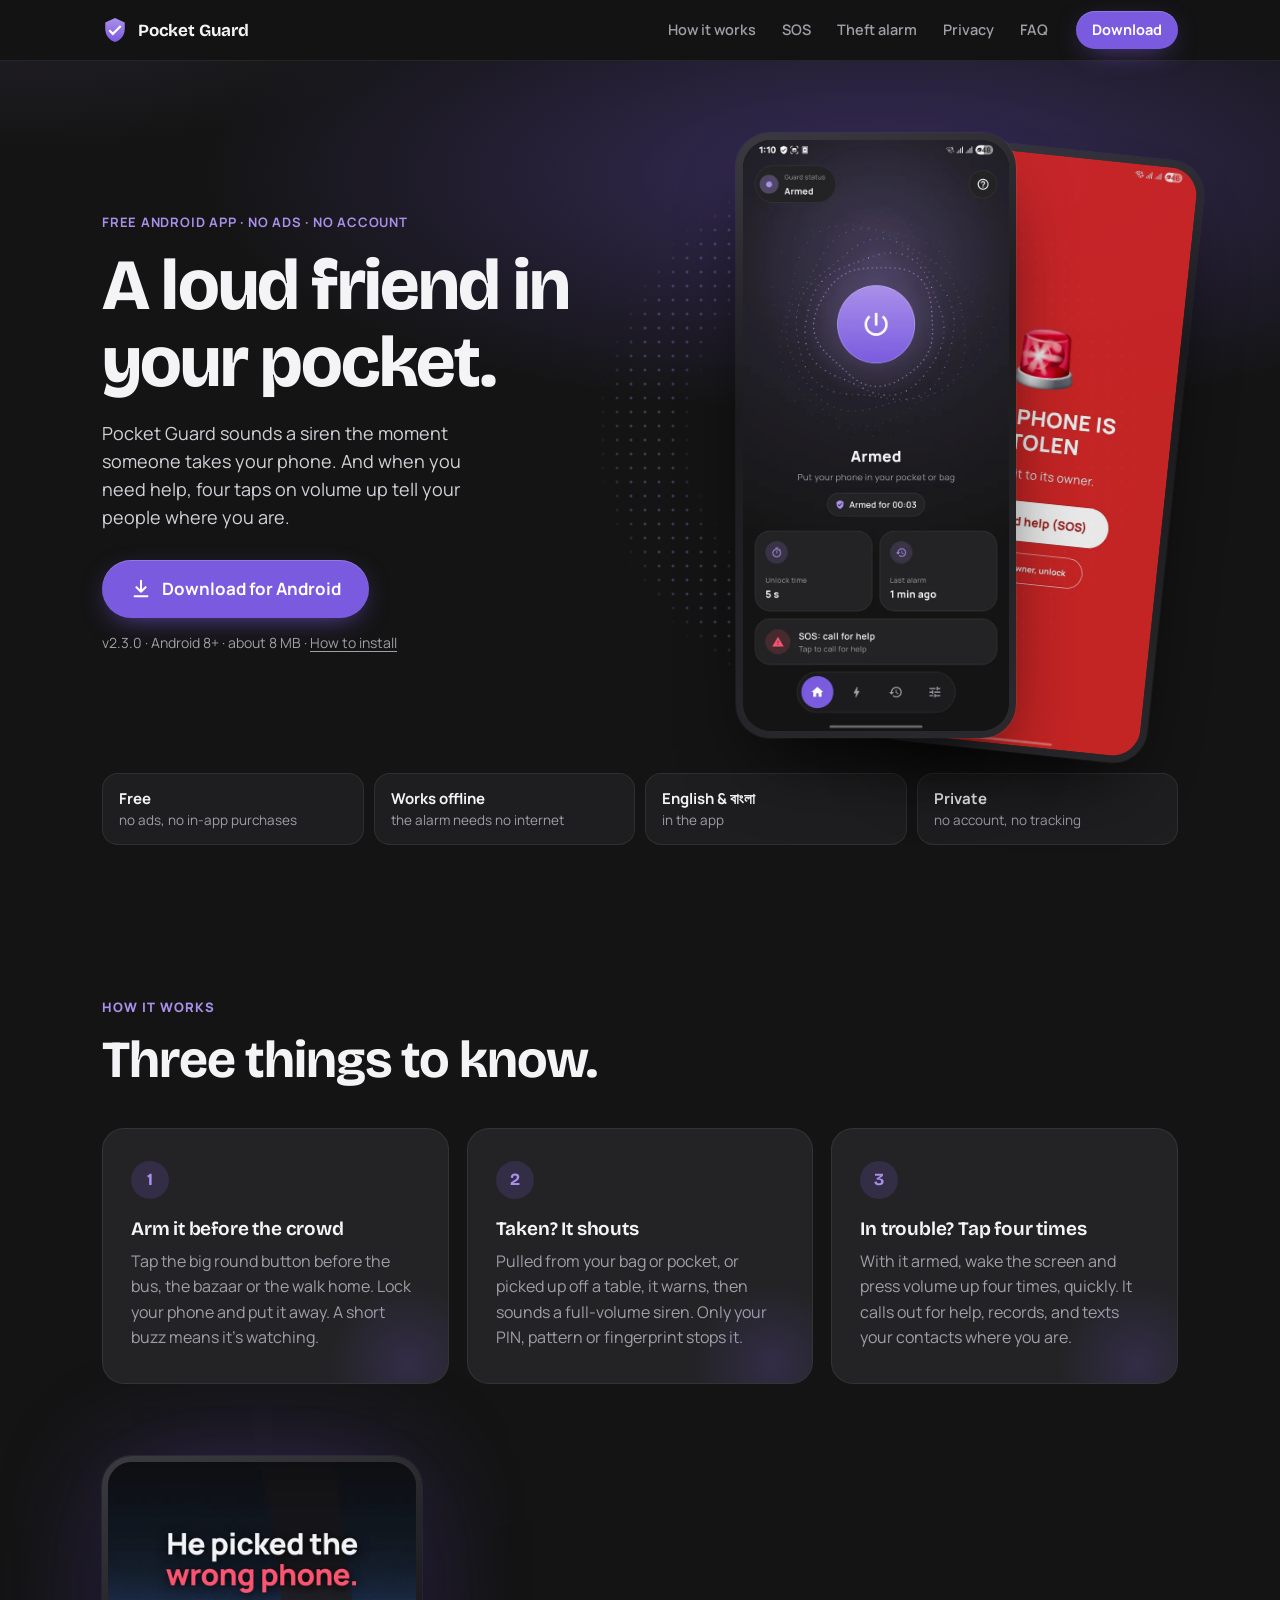
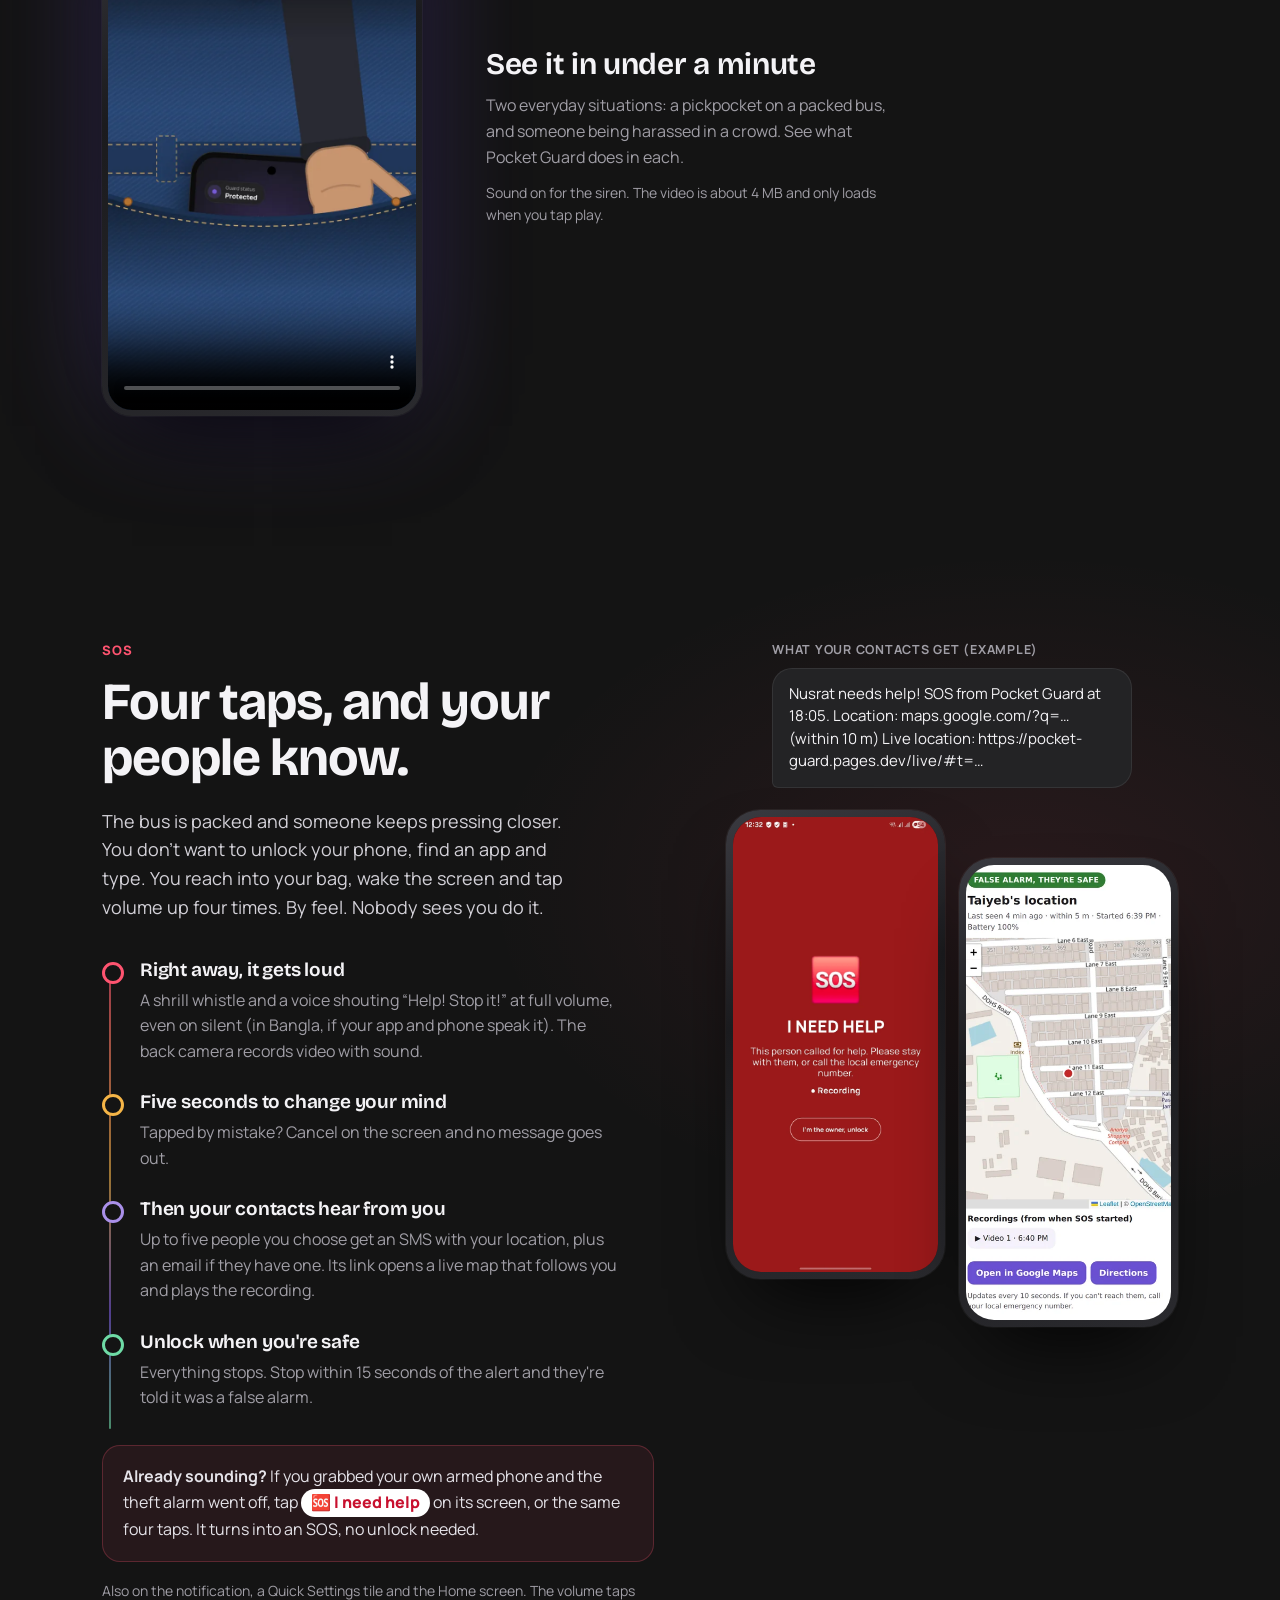
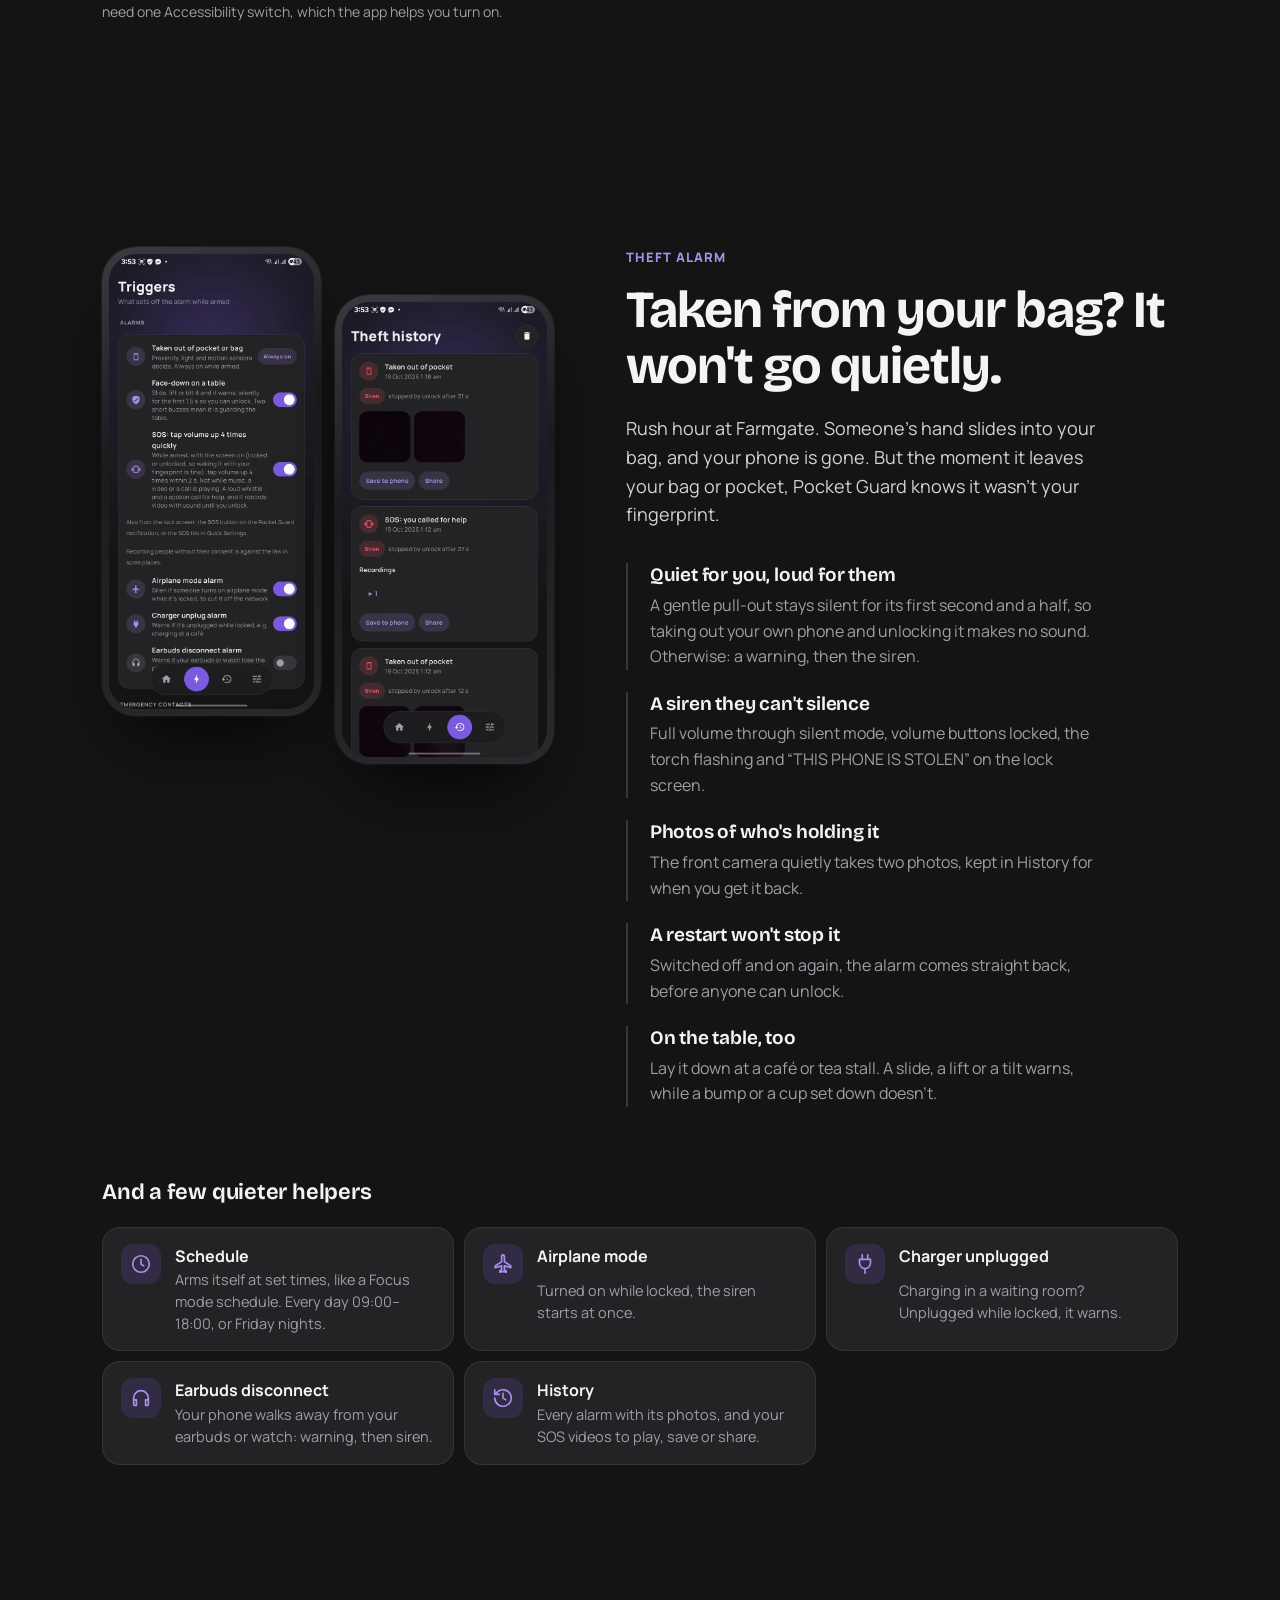
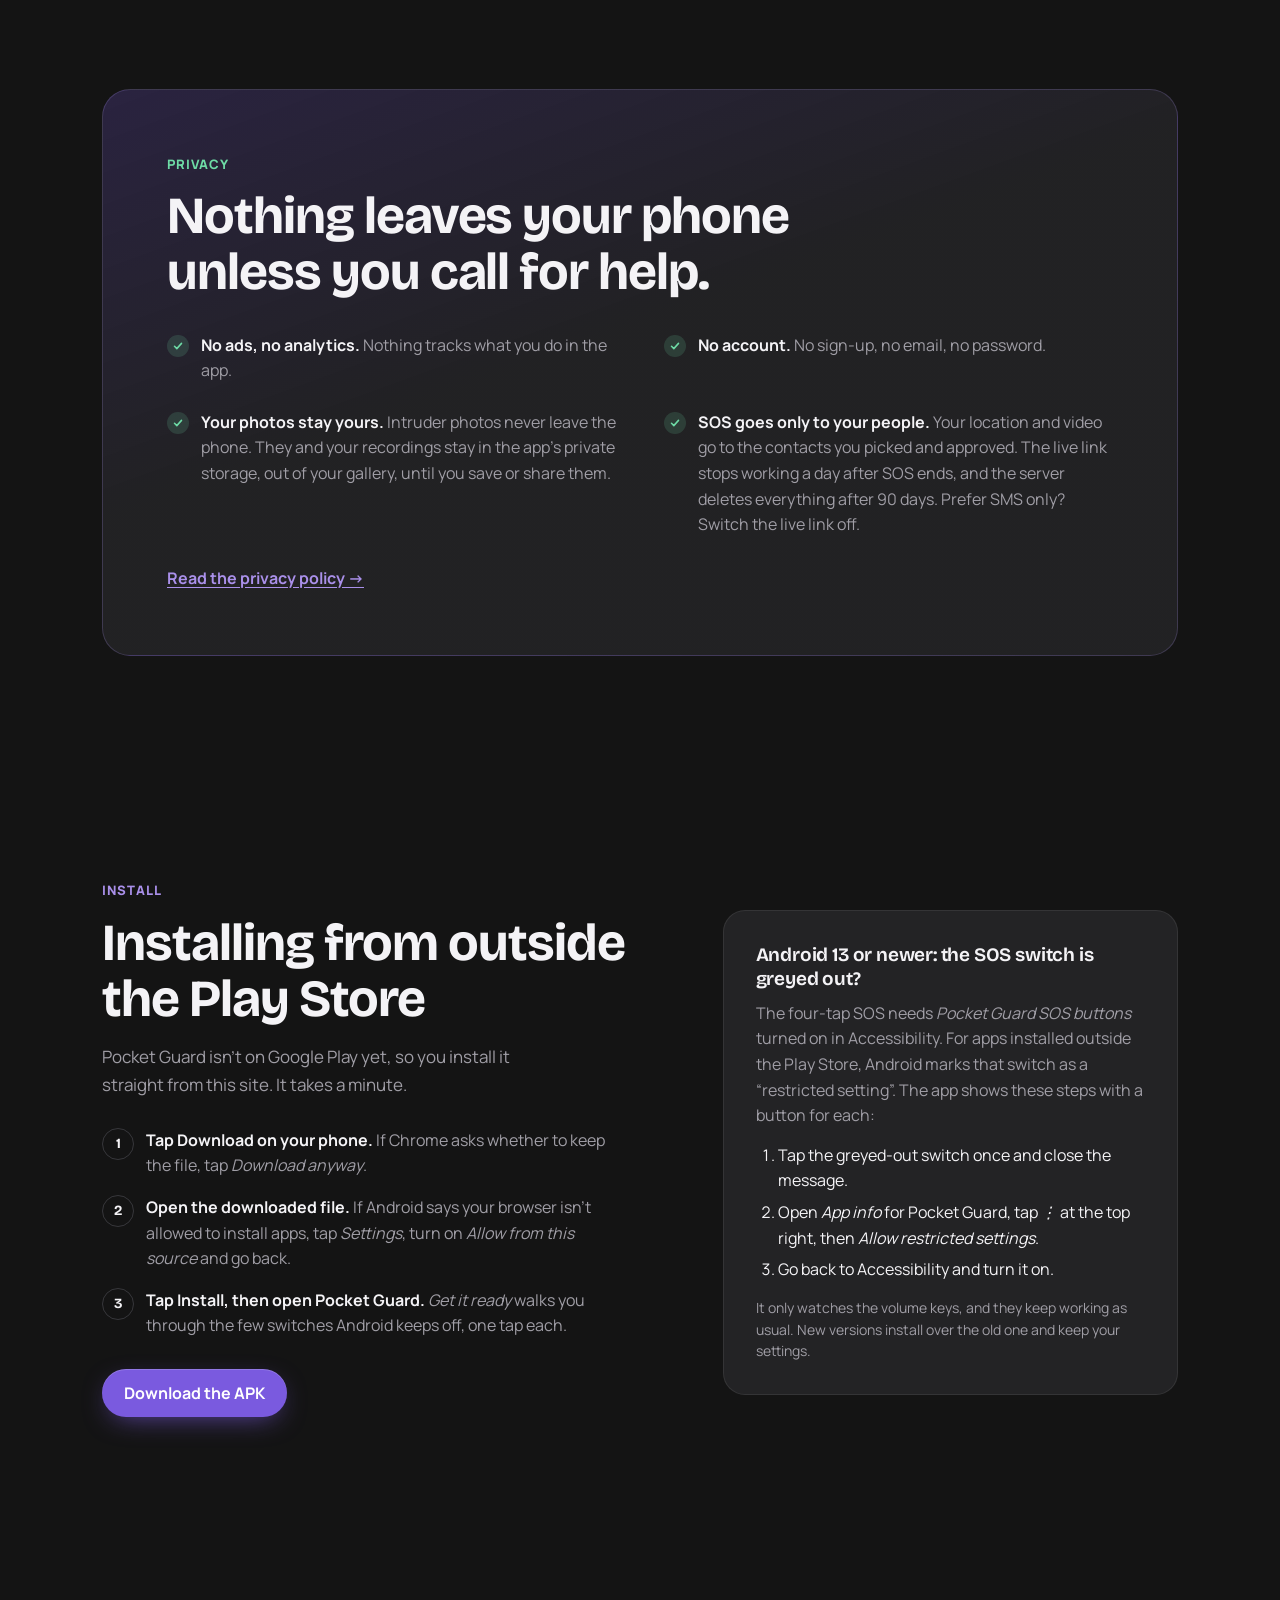
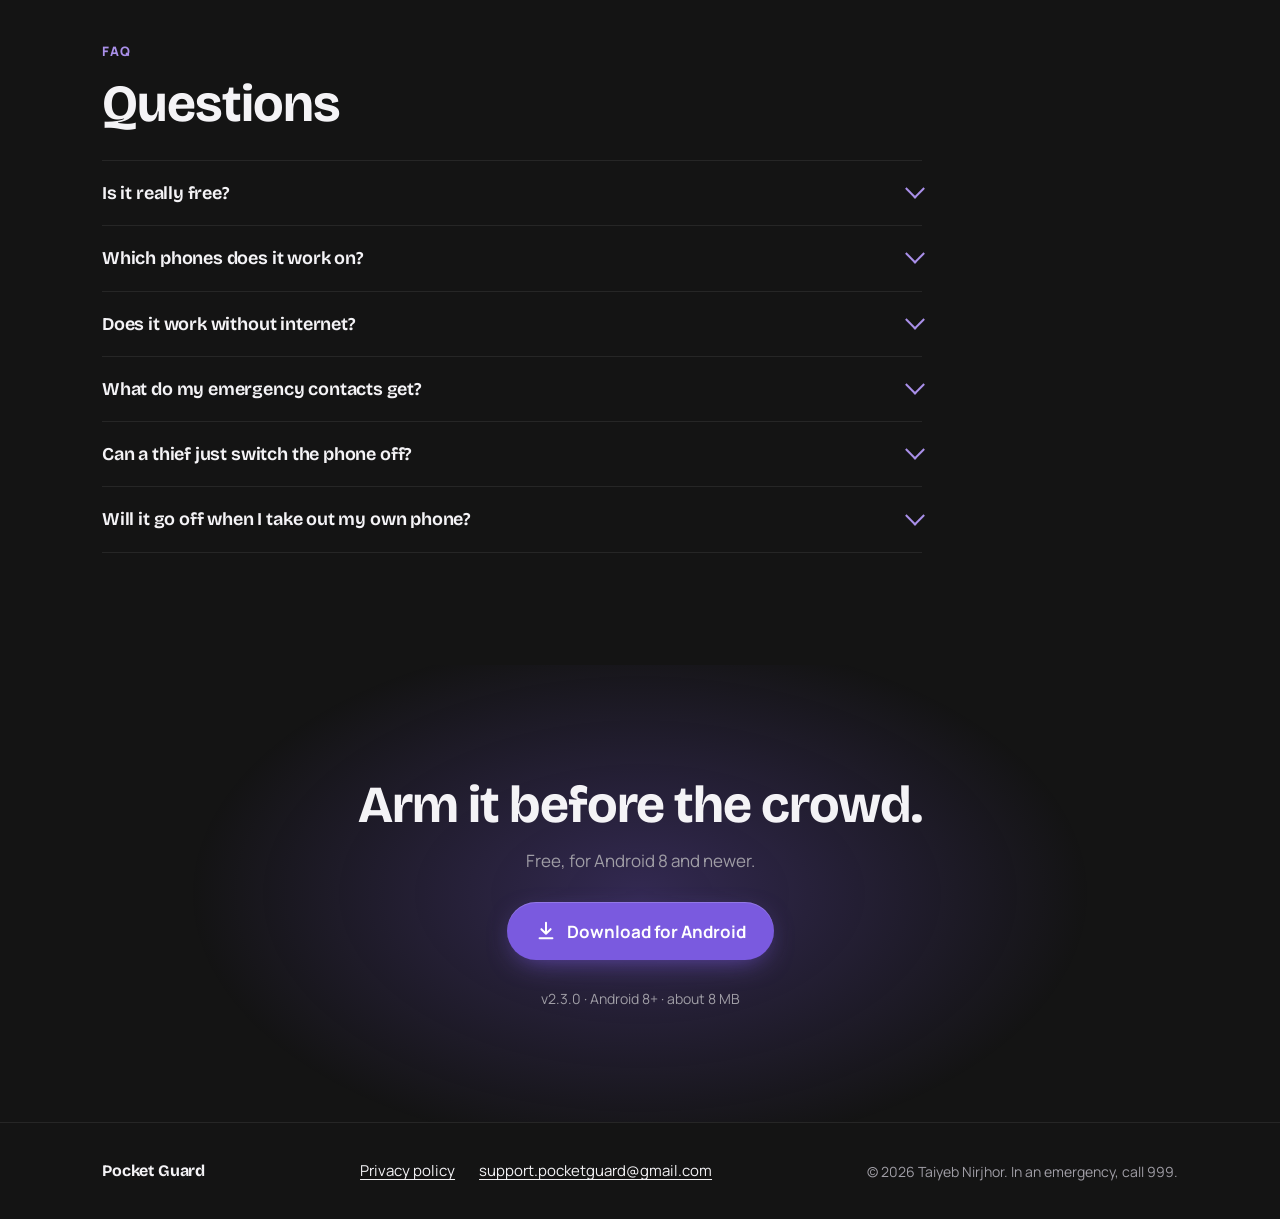
==== commit 64610dd7: "Website: the video's two situations aren't one story Co-Authored-By: Claude Opus 5.5 <noreply@anthro" ====
--- a/site/index.html
+++ b/site/index.html
@@ -104,13 +104,13 @@
     <div class="film reveal">
       <figure class="film-frame">
         <video controls playsinline preload="none" poster="img/promo-poster.webp" width="720" height="1280"
-          aria-label="Pocket Guard in under a minute: a pickpocket on a packed bus sets off the siren, then a passenger being harassed taps volume up four times and family see the live location.">
+          aria-label="Pocket Guard in under a minute, in two situations: a pickpocket on a packed bus sets off the siren; a passenger being harassed taps volume up four times, and family see the live location.">
           <source src="video/promo.mp4" type="video/mp4">
         </video>
       </figure>
       <div class="film-copy">
         <h3>See it in under a minute</h3>
-        <p>One rush-hour ride, two bad moments: a hand where it shouldn't be, then someone who won't back off. Watch what the phone does in each.</p>
+        <p>Two everyday situations: a pickpocket on a packed bus, and someone being harassed in a crowd. See what Pocket Guard does in each.</p>
         <p class="fine">Sound on for the siren. The video is about 4 MB and only loads when you tap play.</p>
       </div>
     </div>
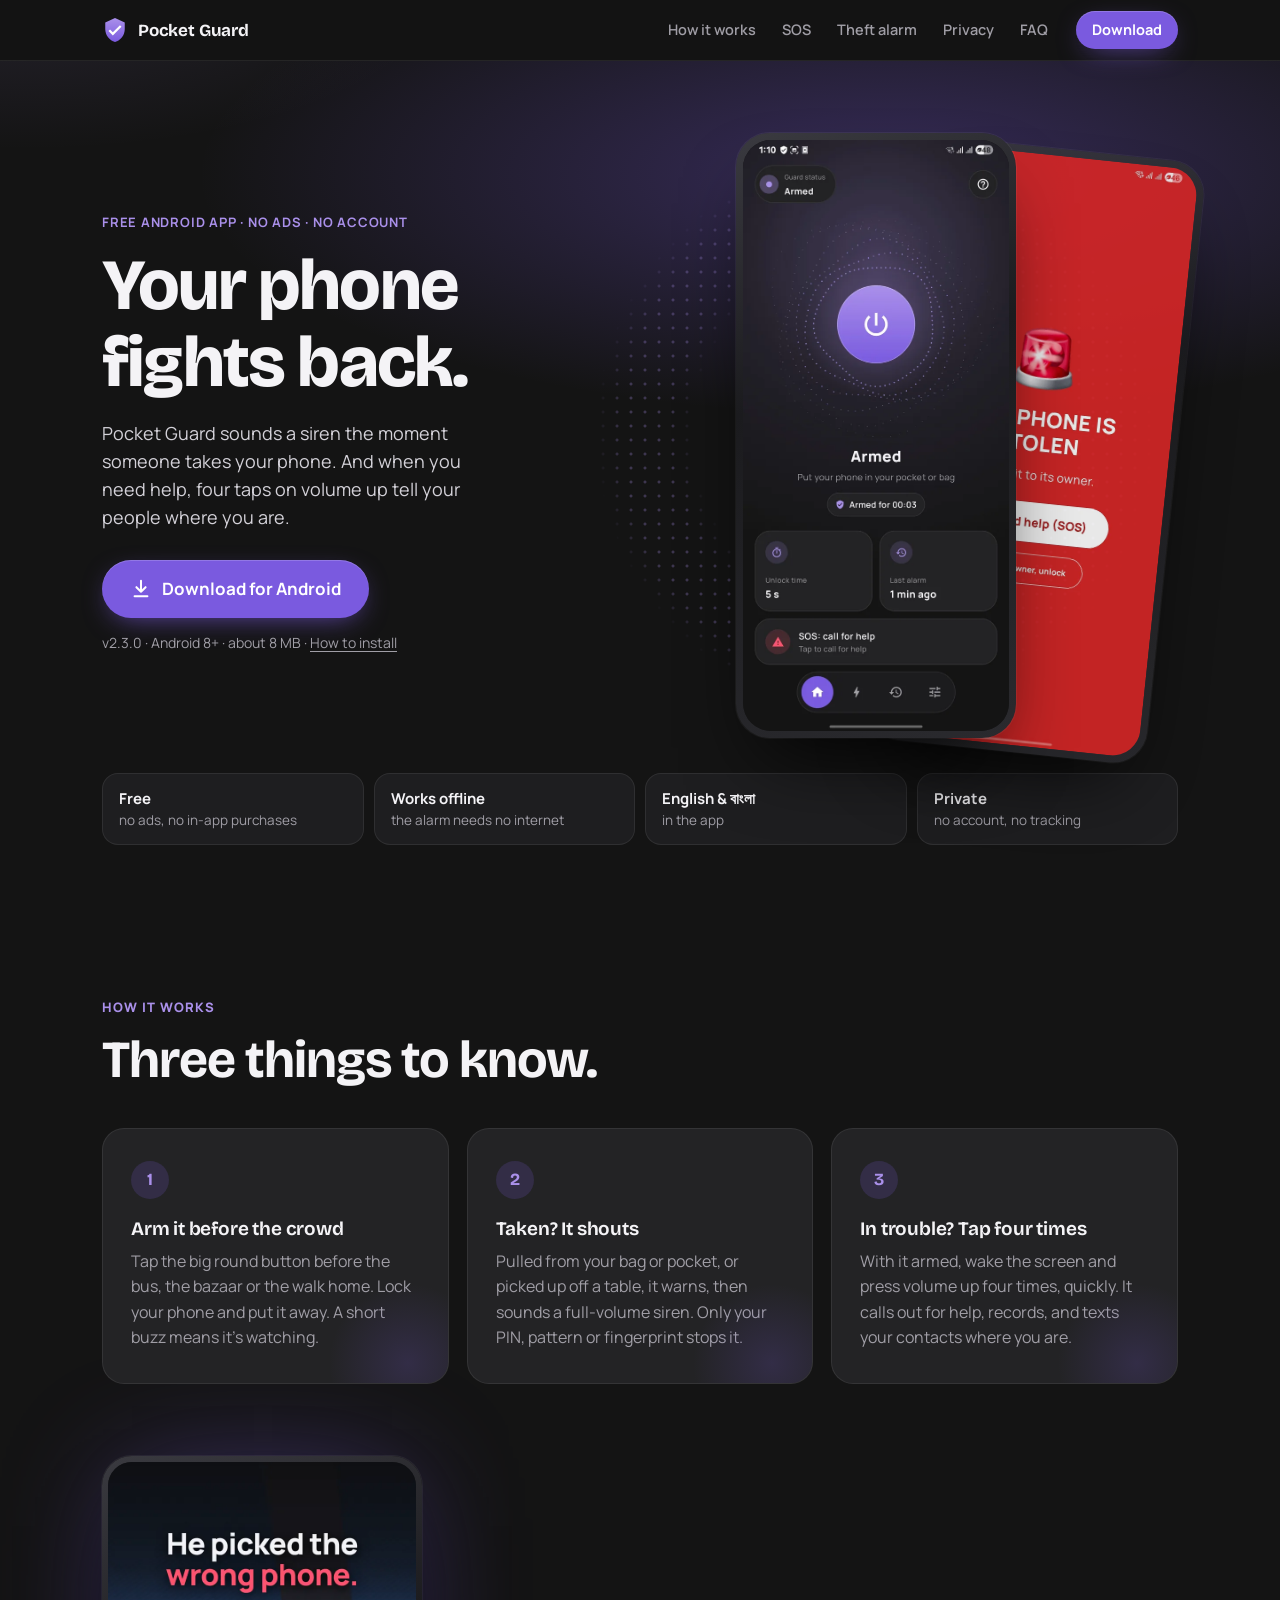
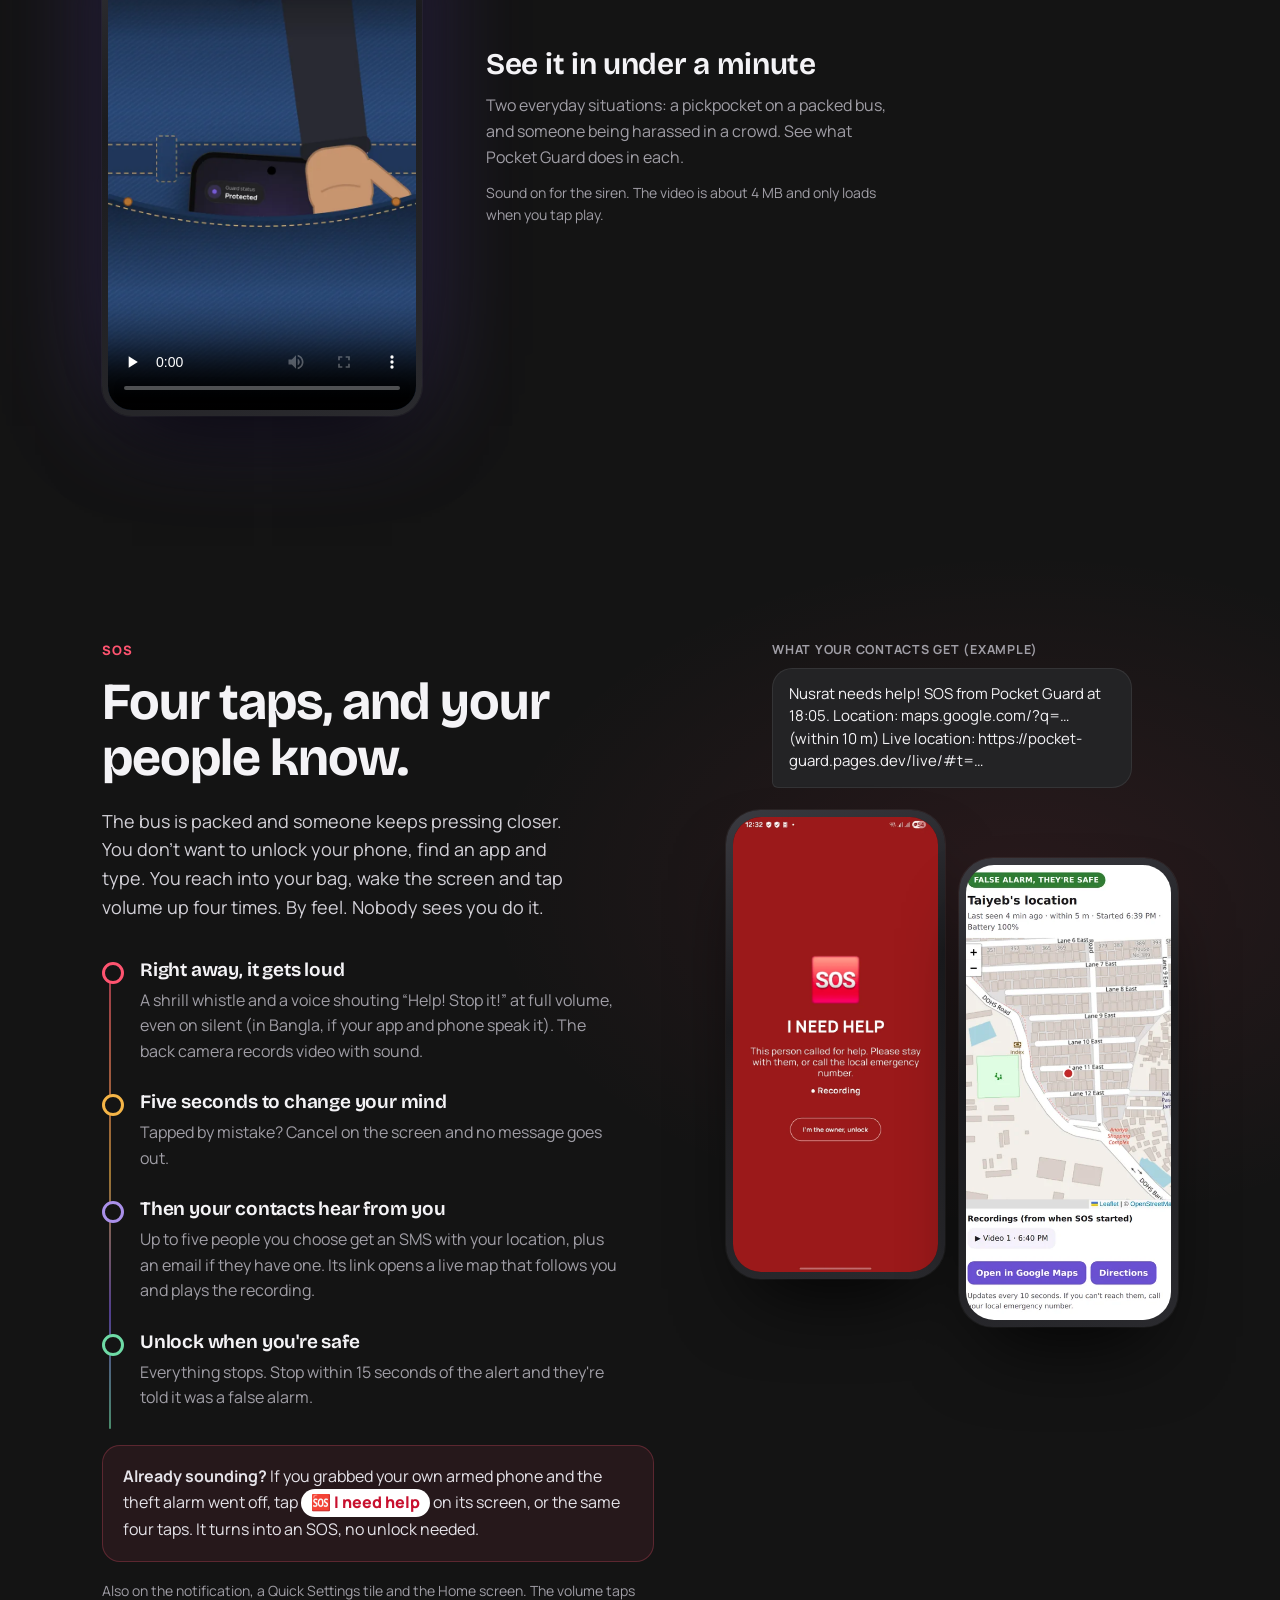
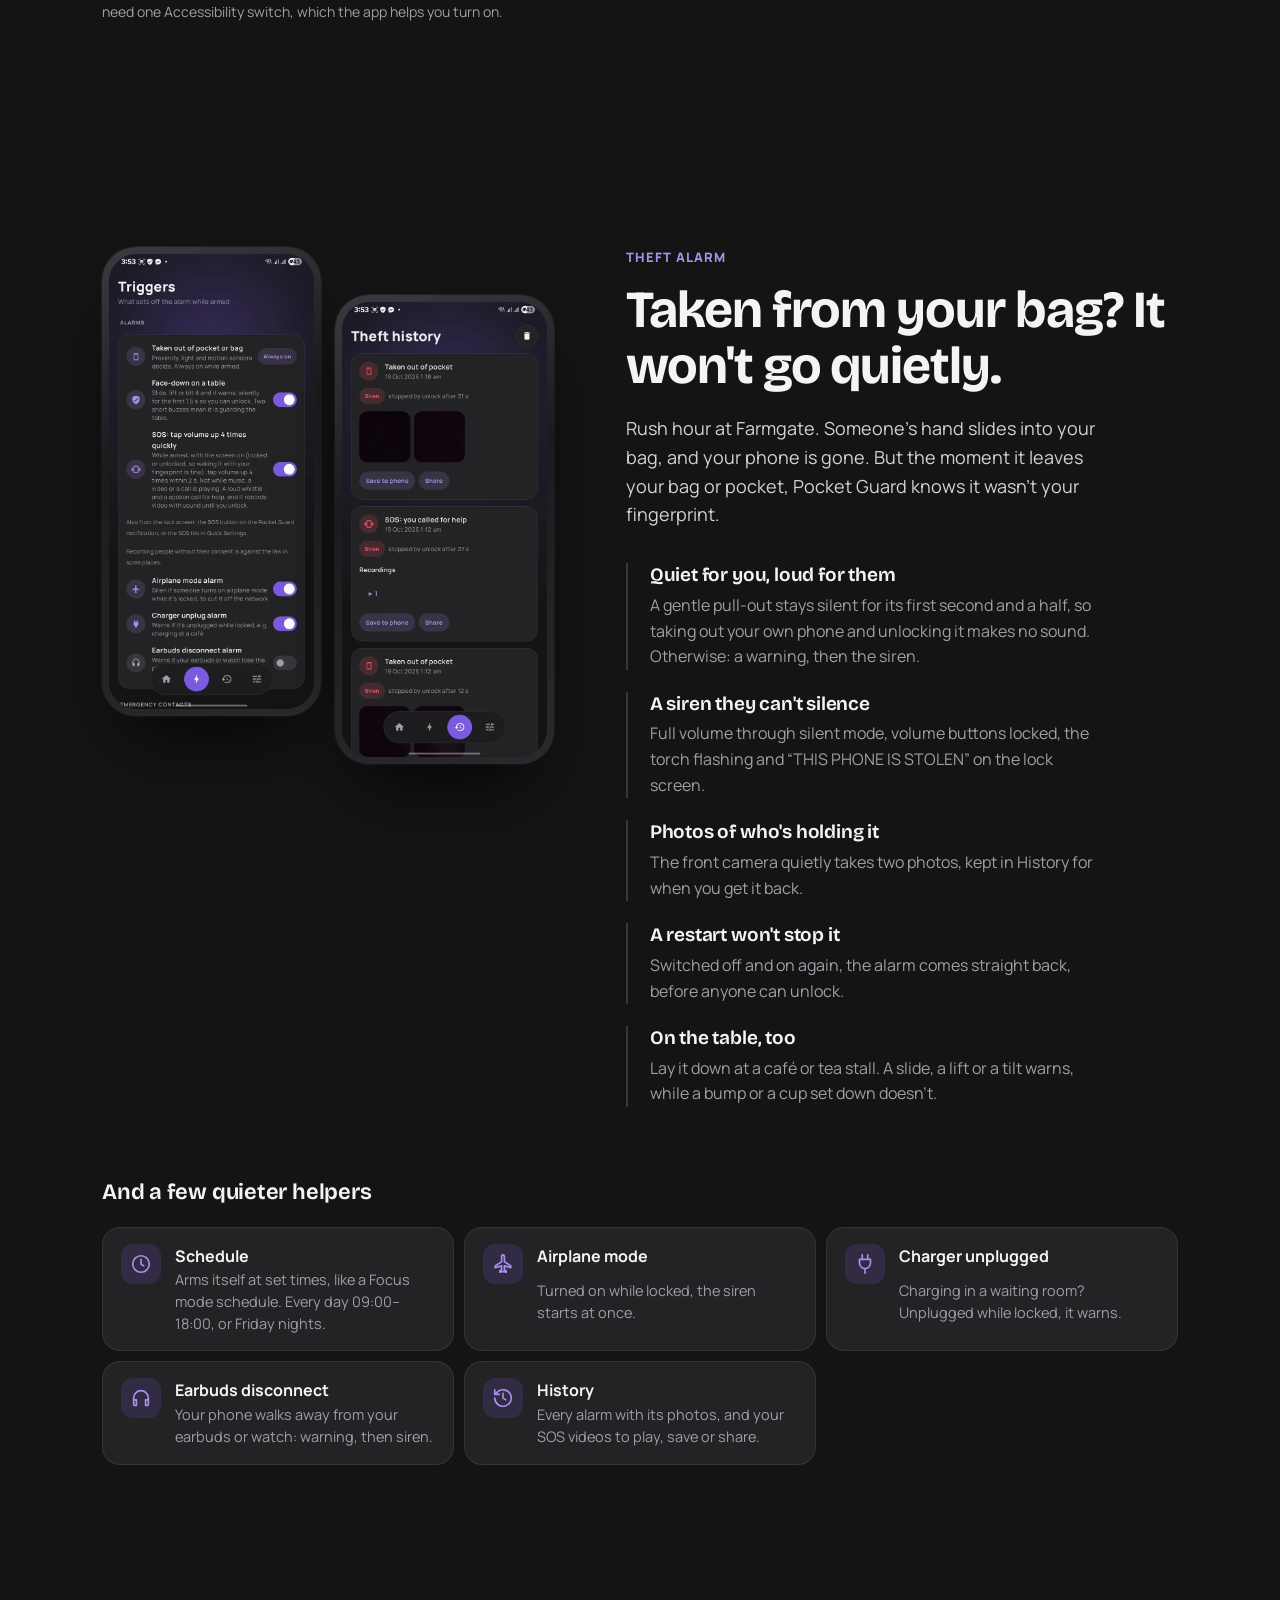
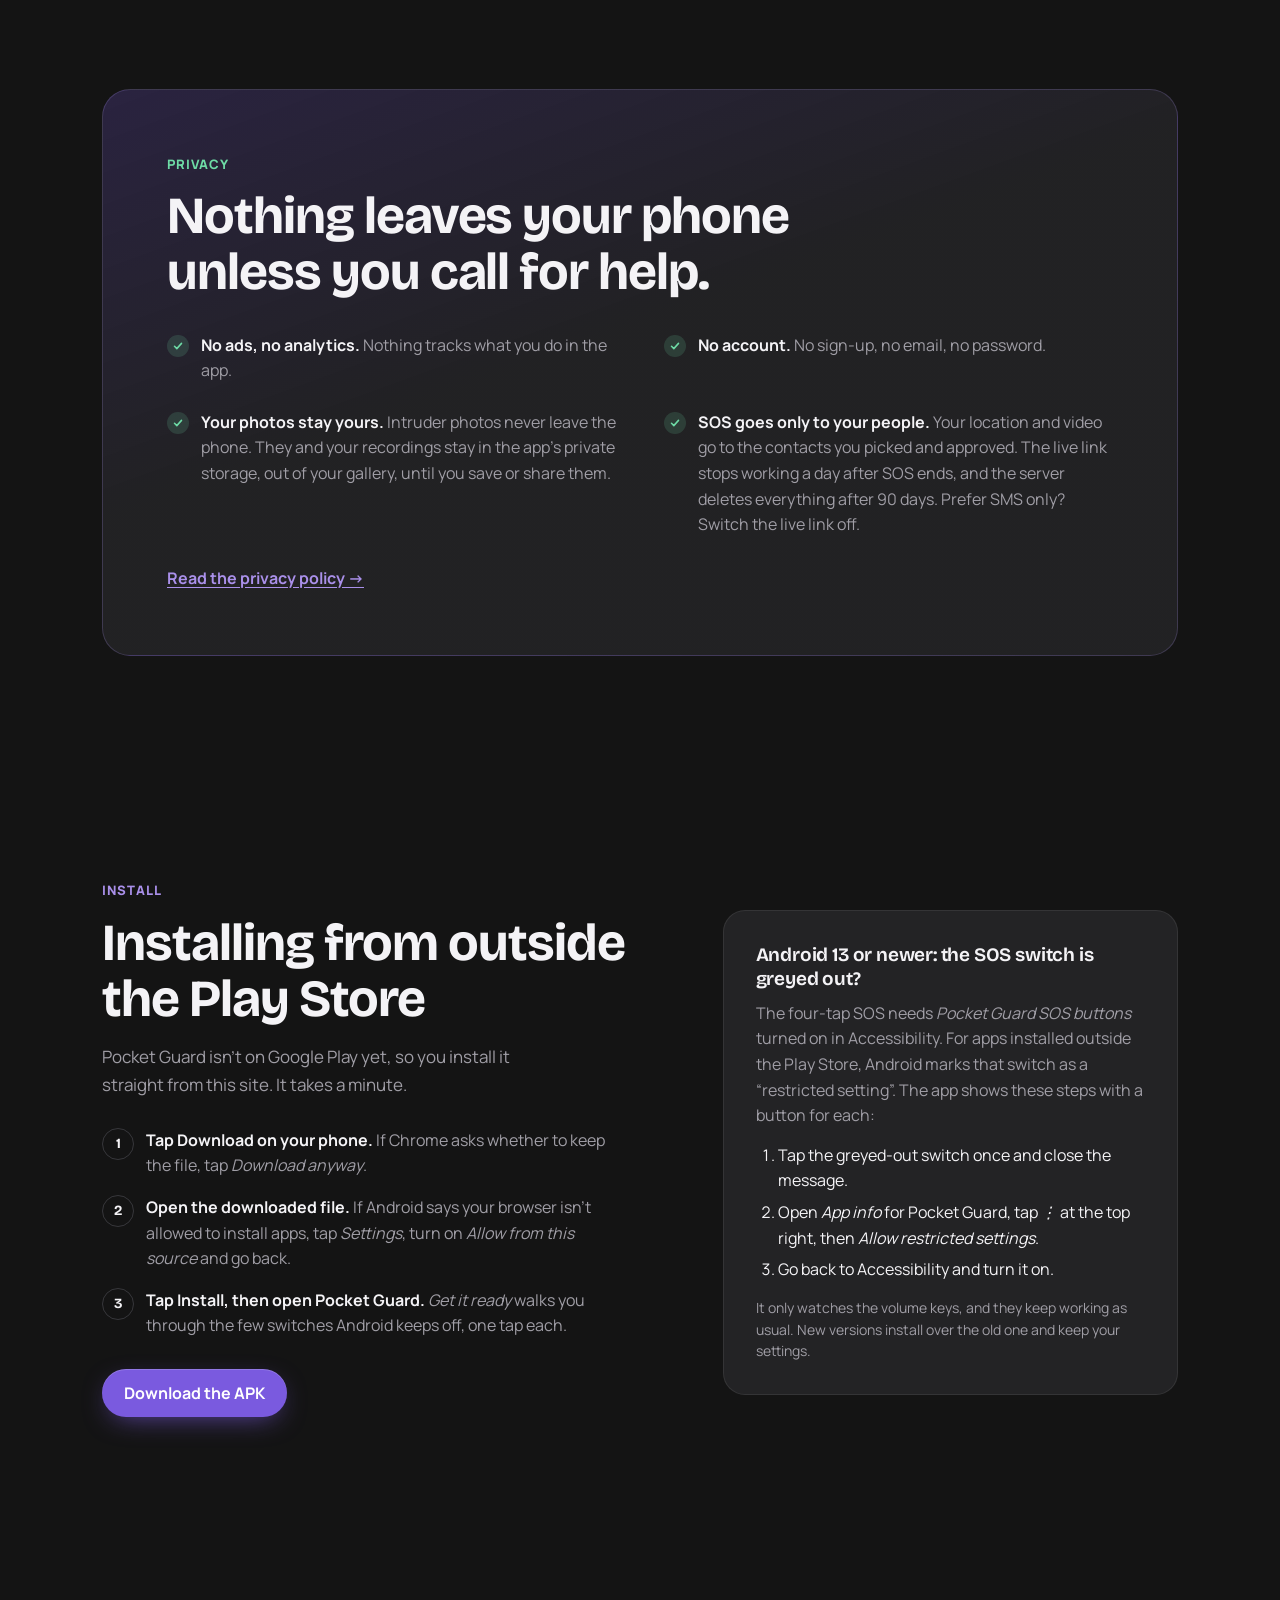
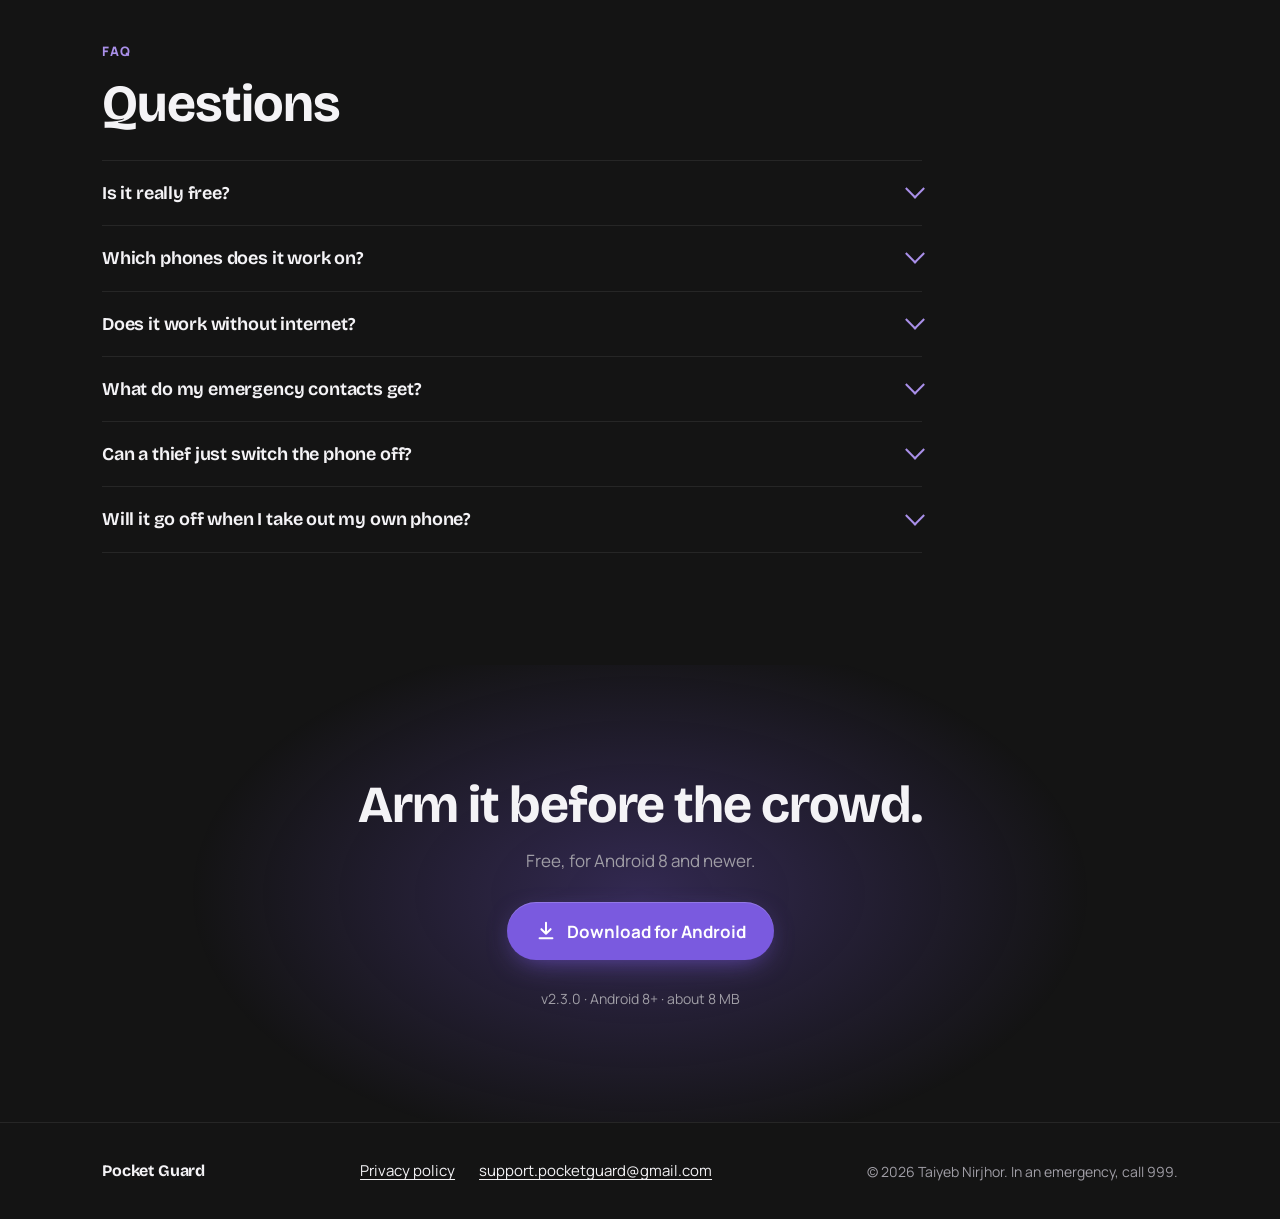
==== commit b9b46edb: "Website: headline "Your phone fights back." The line from the product video, also in the link previe" ====
--- a/site/index.html
+++ b/site/index.html
@@ -8,7 +8,7 @@
 <meta name="theme-color" content="#141414">
 <link rel="canonical" href="https://pocket-guard.pages.dev/">
 <meta property="og:type" content="website">
-<meta property="og:title" content="Pocket Guard: a loud friend in your pocket">
+<meta property="og:title" content="Pocket Guard: your phone fights back">
 <meta property="og:description" content="Theft alarm and SOS for Android. Free, no ads, no account.">
 <meta property="og:url" content="https://pocket-guard.pages.dev/">
 <meta property="og:image" content="https://pocket-guard.pages.dev/img/og.jpg">
@@ -48,7 +48,7 @@
   <div class="wrap hero-in">
     <div class="hero-copy">
       <p class="eyebrow">Free Android app · No ads · No account</p>
-      <h1>A loud friend in your&nbsp;pocket.</h1>
+      <h1>Your phone fights&nbsp;back.</h1>
       <p class="lede">Pocket Guard sounds a siren the moment someone takes your phone. And when you need help, four taps on volume up tell your people where you are.</p>
       <div class="cta">
         <a class="btn btn-big" href="/download/PocketGuard.apk" download data-download>
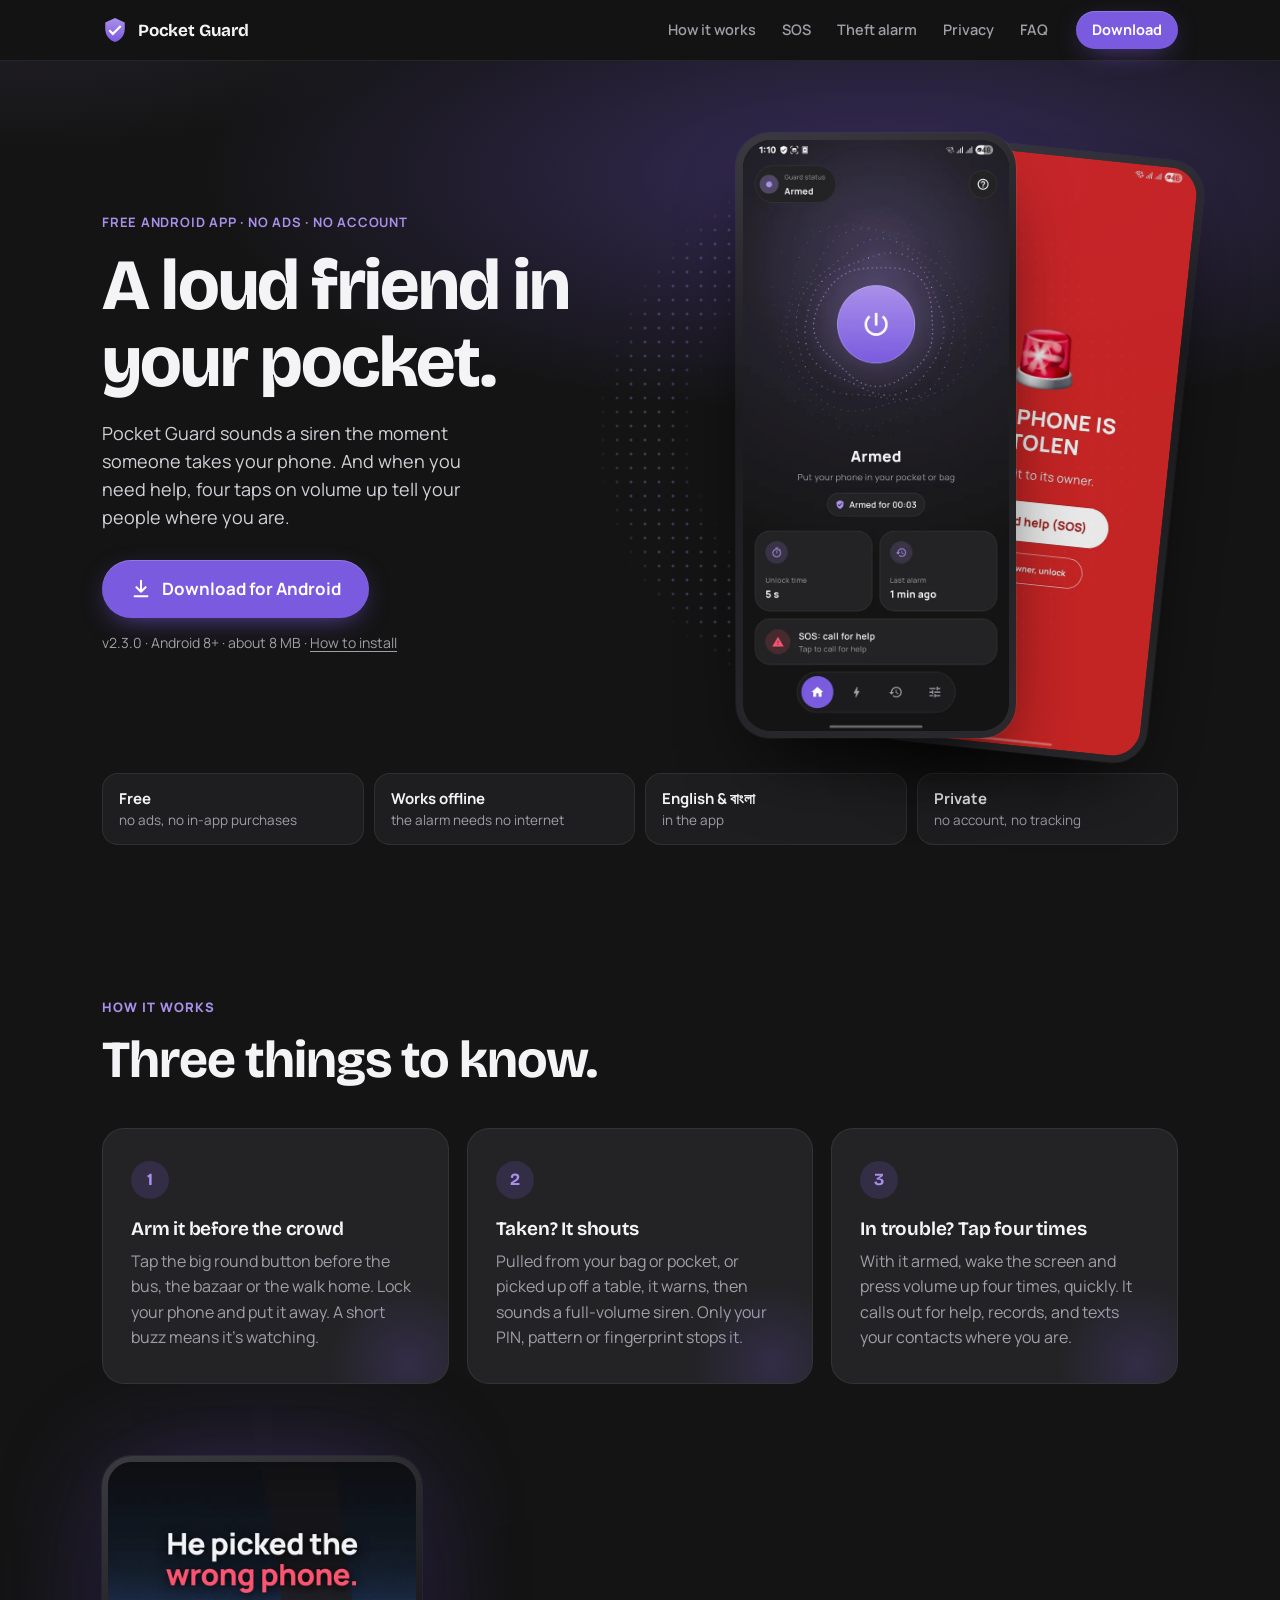
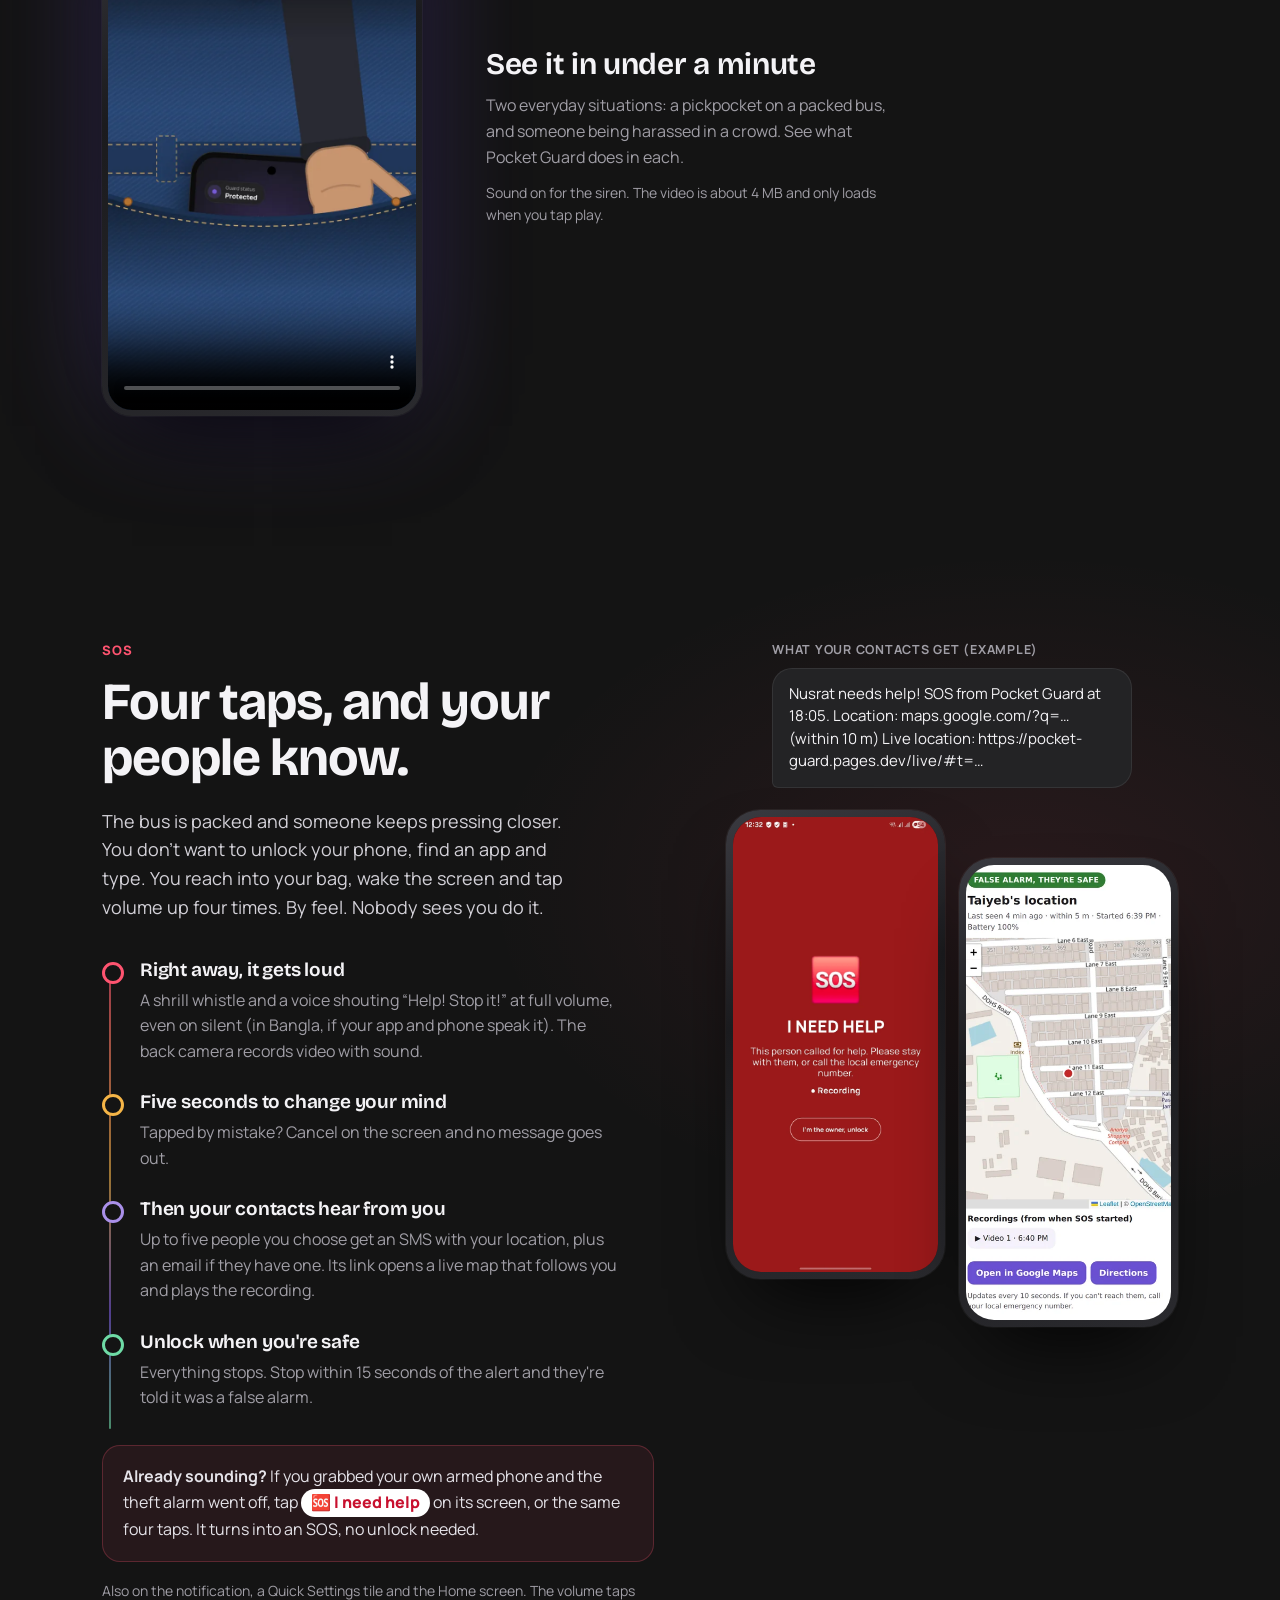
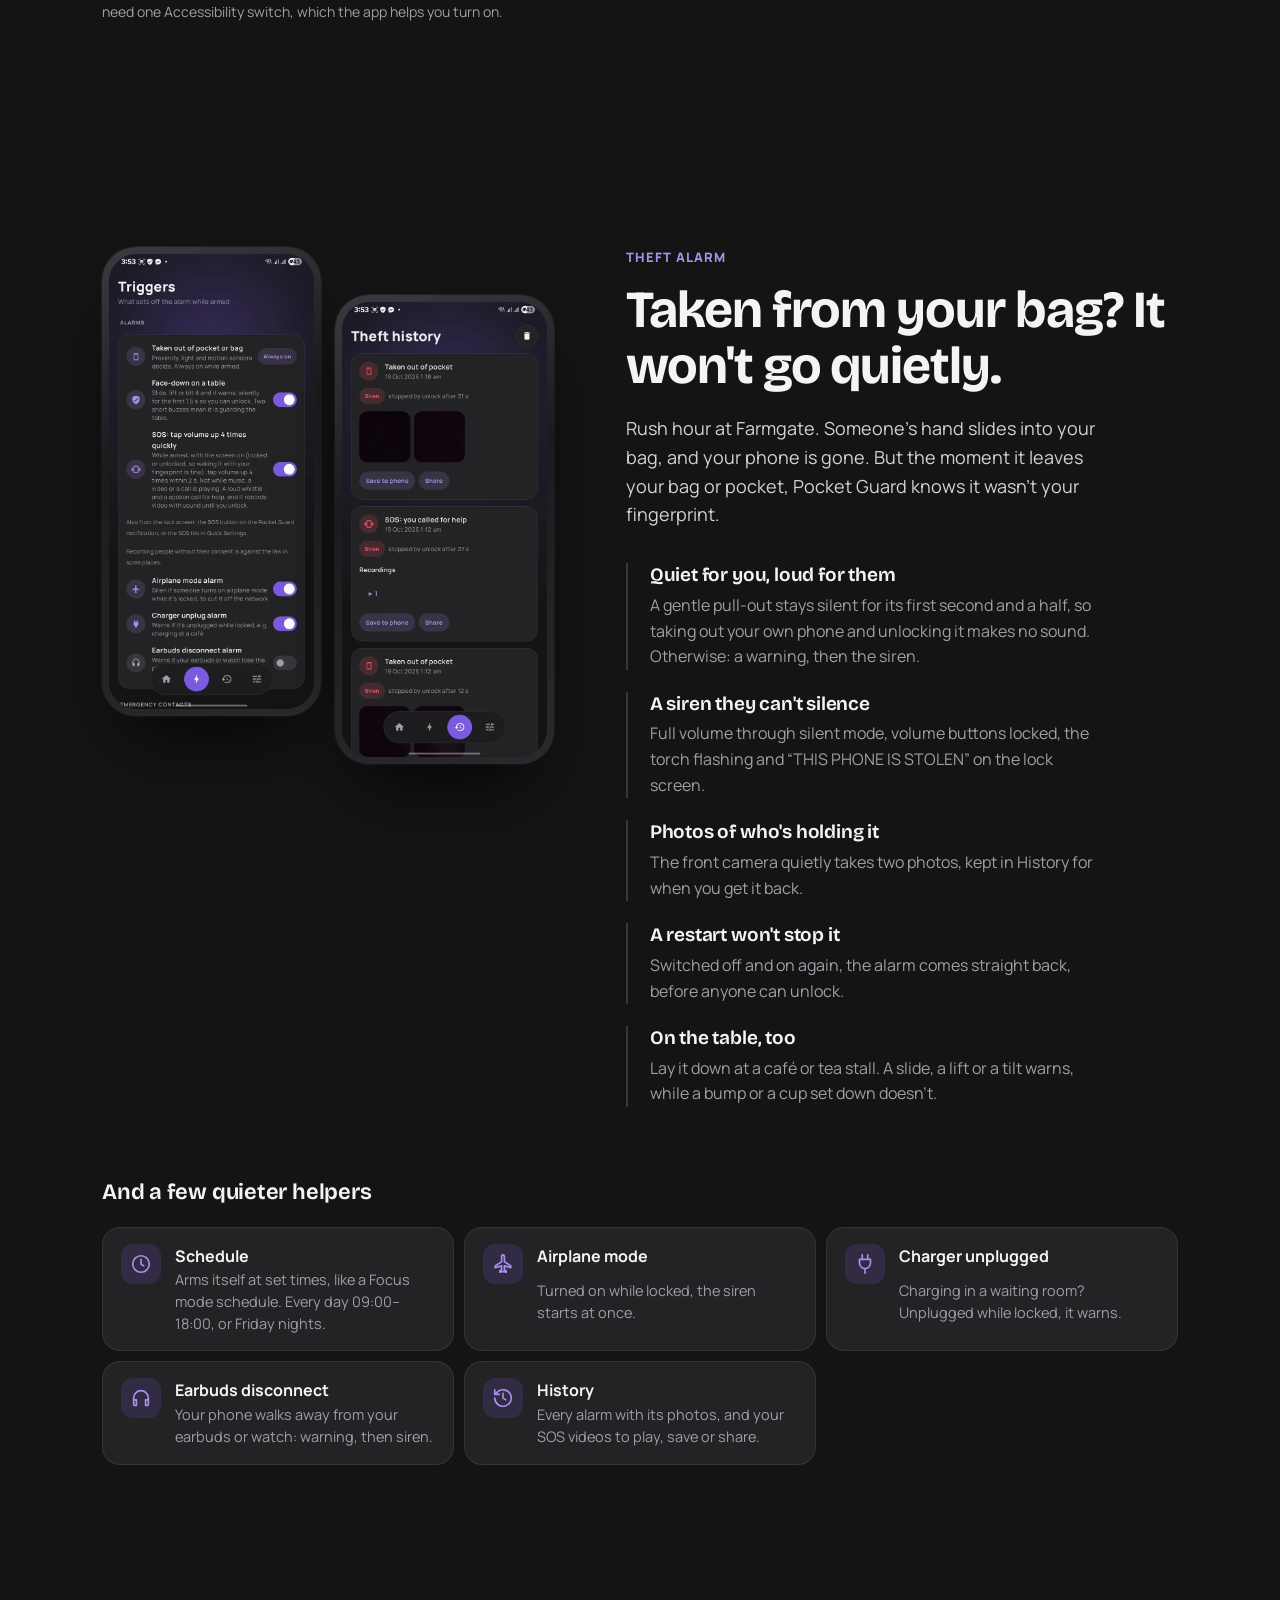
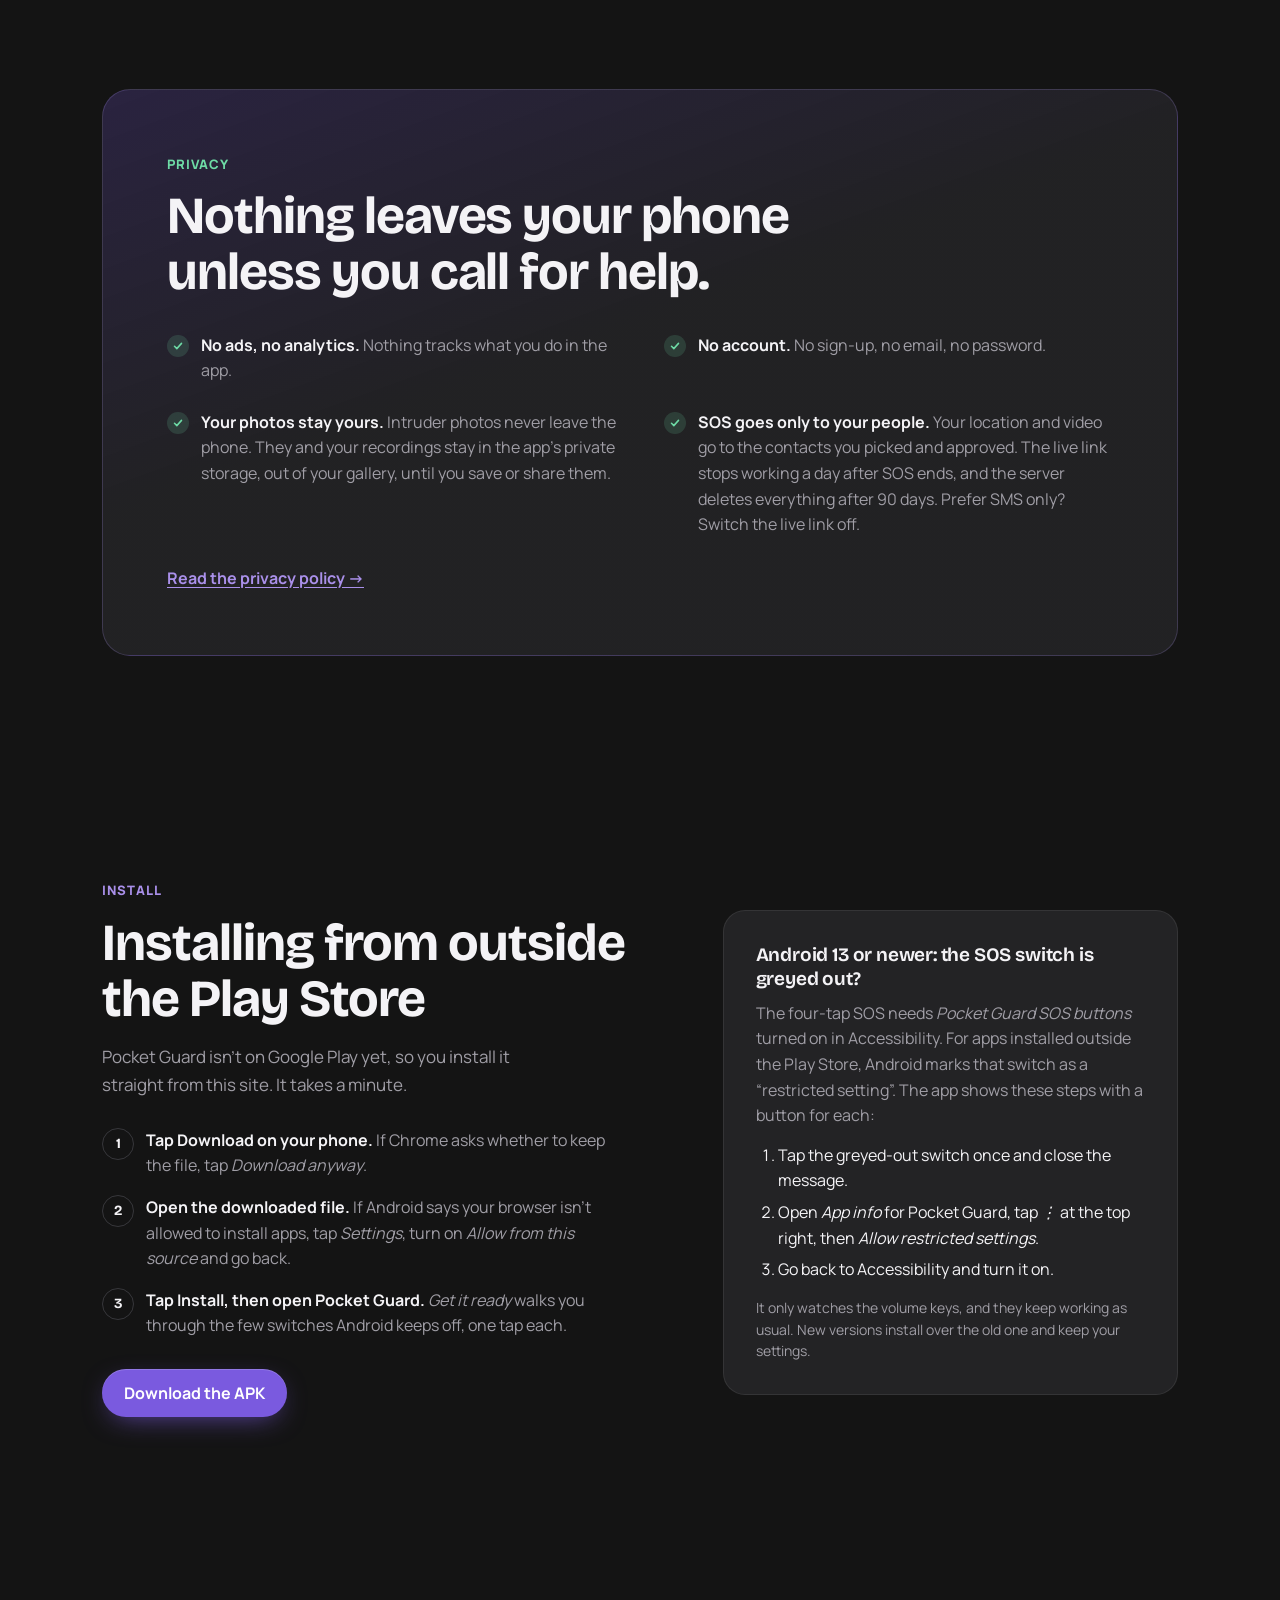
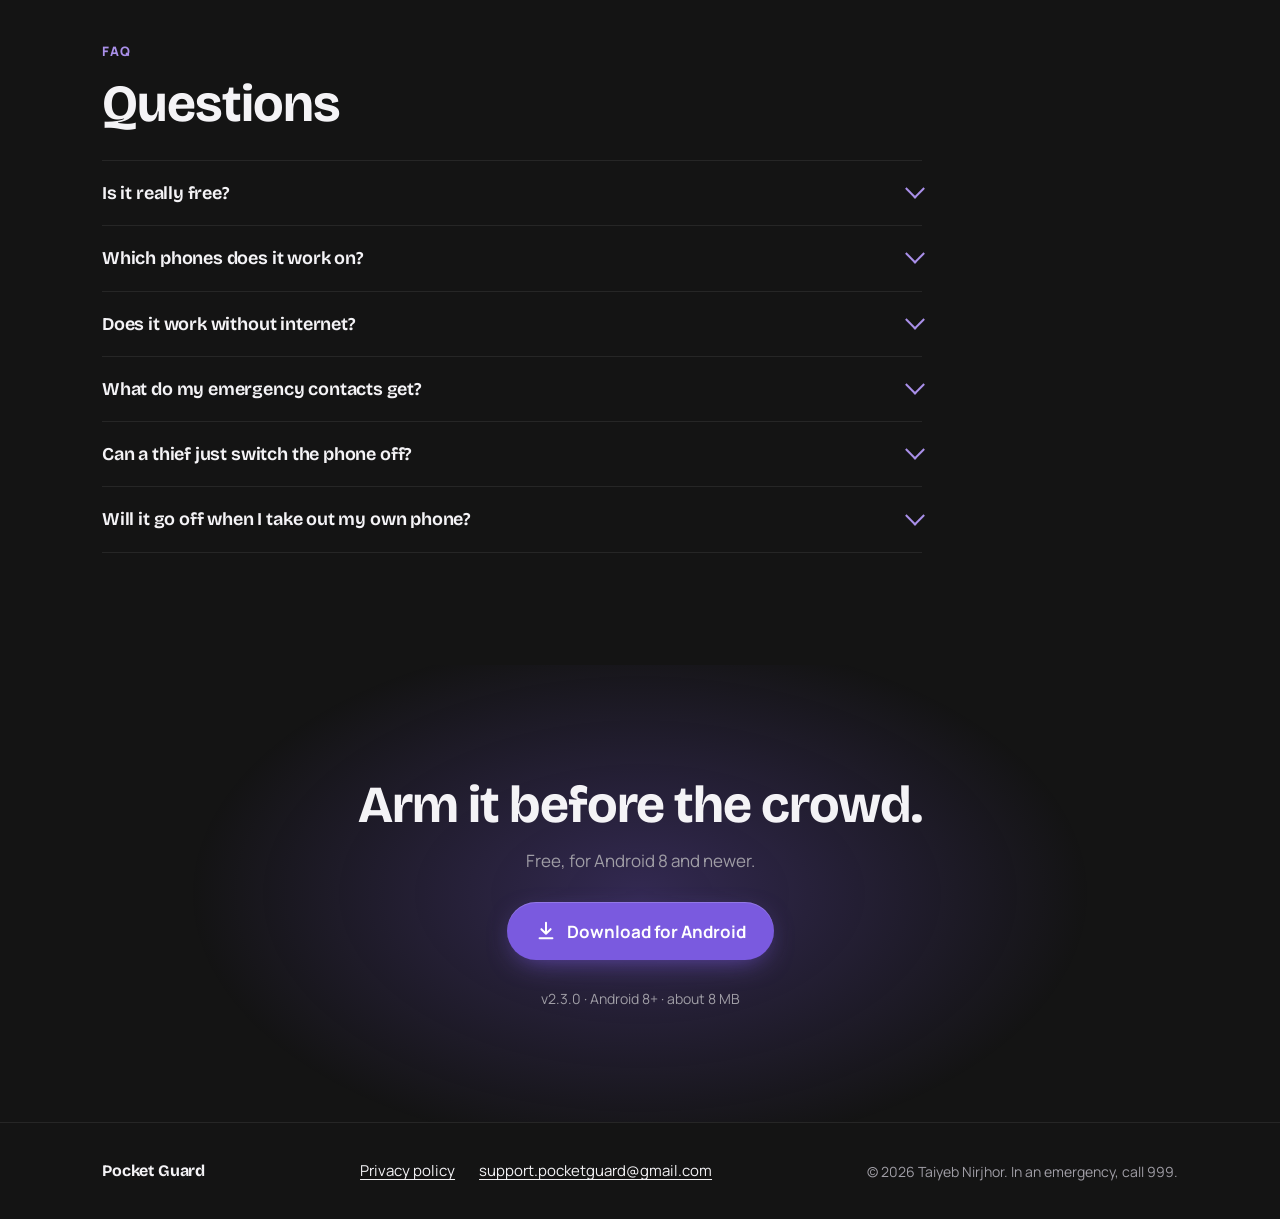
==== commit 404ba3d7: "Website: headline back to "A loud friend in your pocket." Also in the link preview (og:title and og." ====
--- a/site/index.html
+++ b/site/index.html
@@ -8,7 +8,7 @@
 <meta name="theme-color" content="#141414">
 <link rel="canonical" href="https://pocket-guard.pages.dev/">
 <meta property="og:type" content="website">
-<meta property="og:title" content="Pocket Guard: your phone fights back">
+<meta property="og:title" content="Pocket Guard: a loud friend in your pocket">
 <meta property="og:description" content="Theft alarm and SOS for Android. Free, no ads, no account.">
 <meta property="og:url" content="https://pocket-guard.pages.dev/">
 <meta property="og:image" content="https://pocket-guard.pages.dev/img/og.jpg">
@@ -48,7 +48,7 @@
   <div class="wrap hero-in">
     <div class="hero-copy">
       <p class="eyebrow">Free Android app · No ads · No account</p>
-      <h1>Your phone fights&nbsp;back.</h1>
+      <h1>A loud friend in your&nbsp;pocket.</h1>
       <p class="lede">Pocket Guard sounds a siren the moment someone takes your phone. And when you need help, four taps on volume up tell your people where you are.</p>
       <div class="cta">
         <a class="btn btn-big" href="/download/PocketGuard.apk" download data-download>
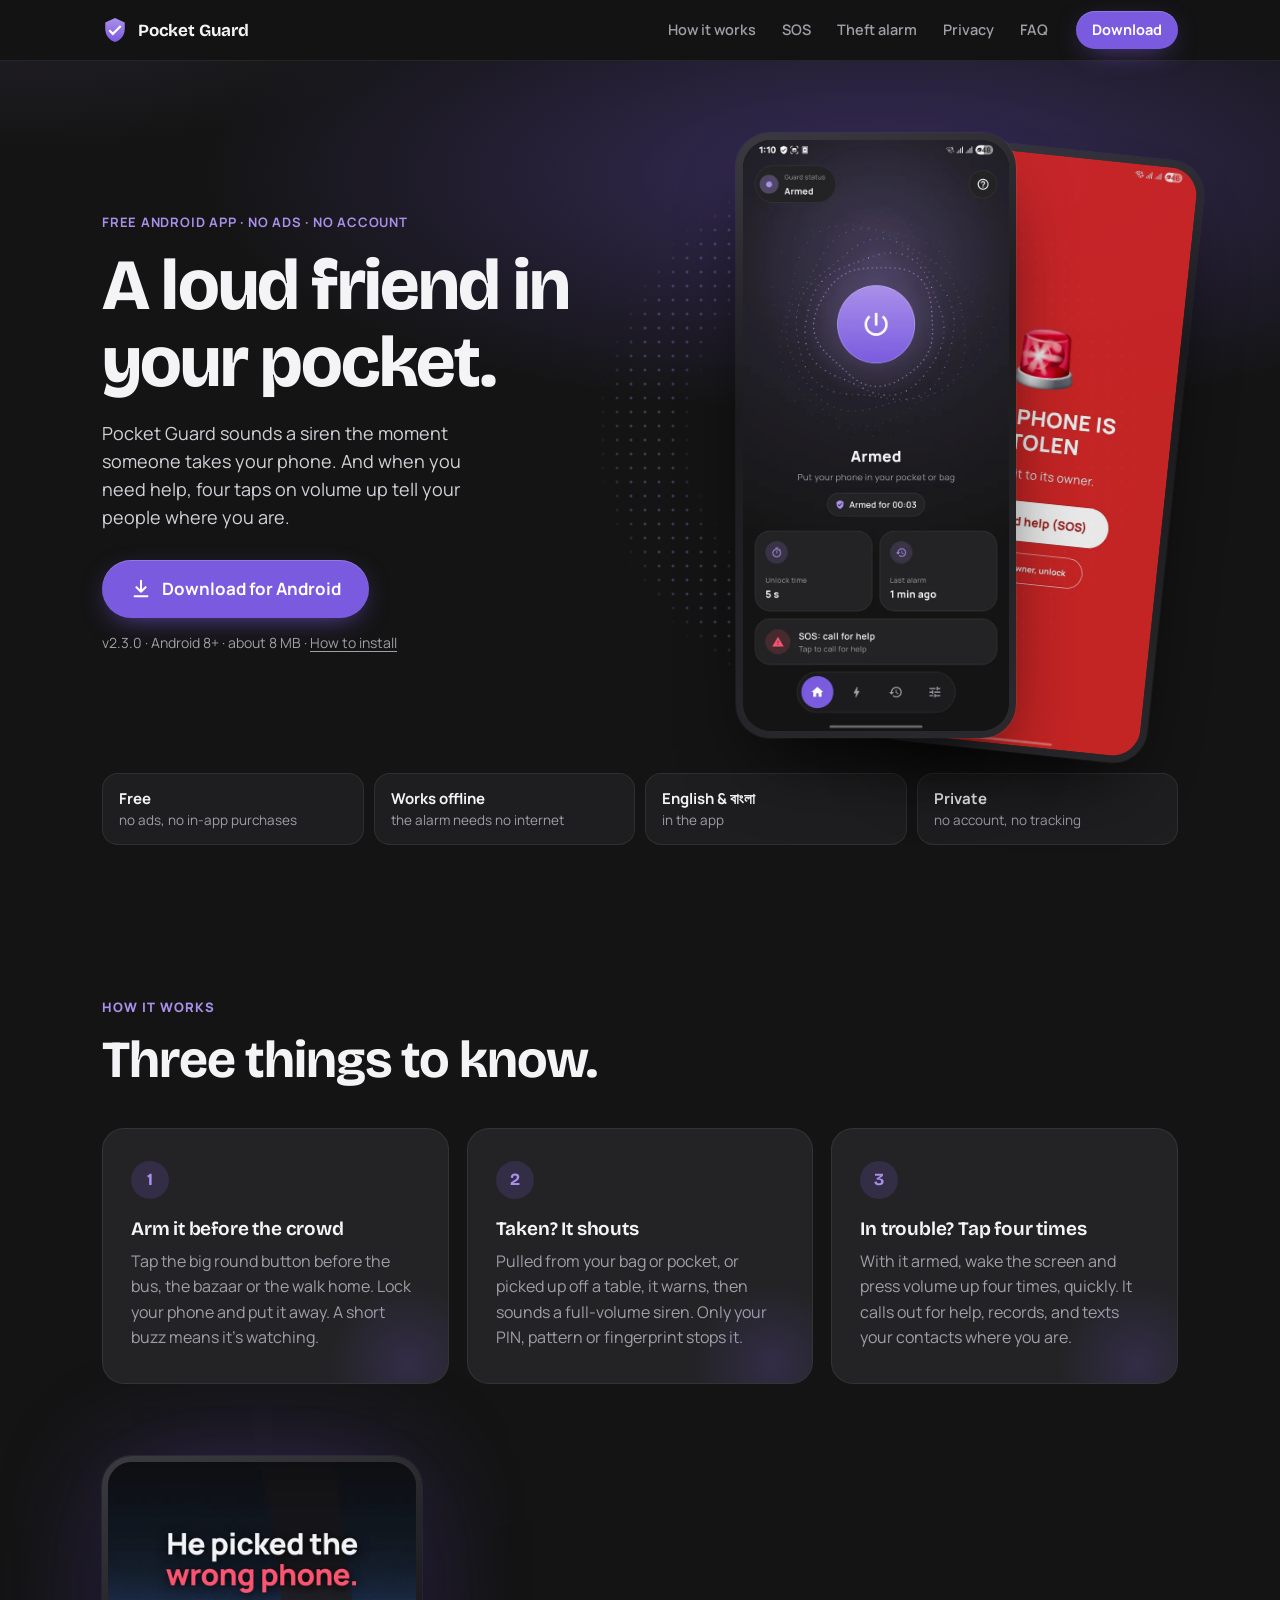
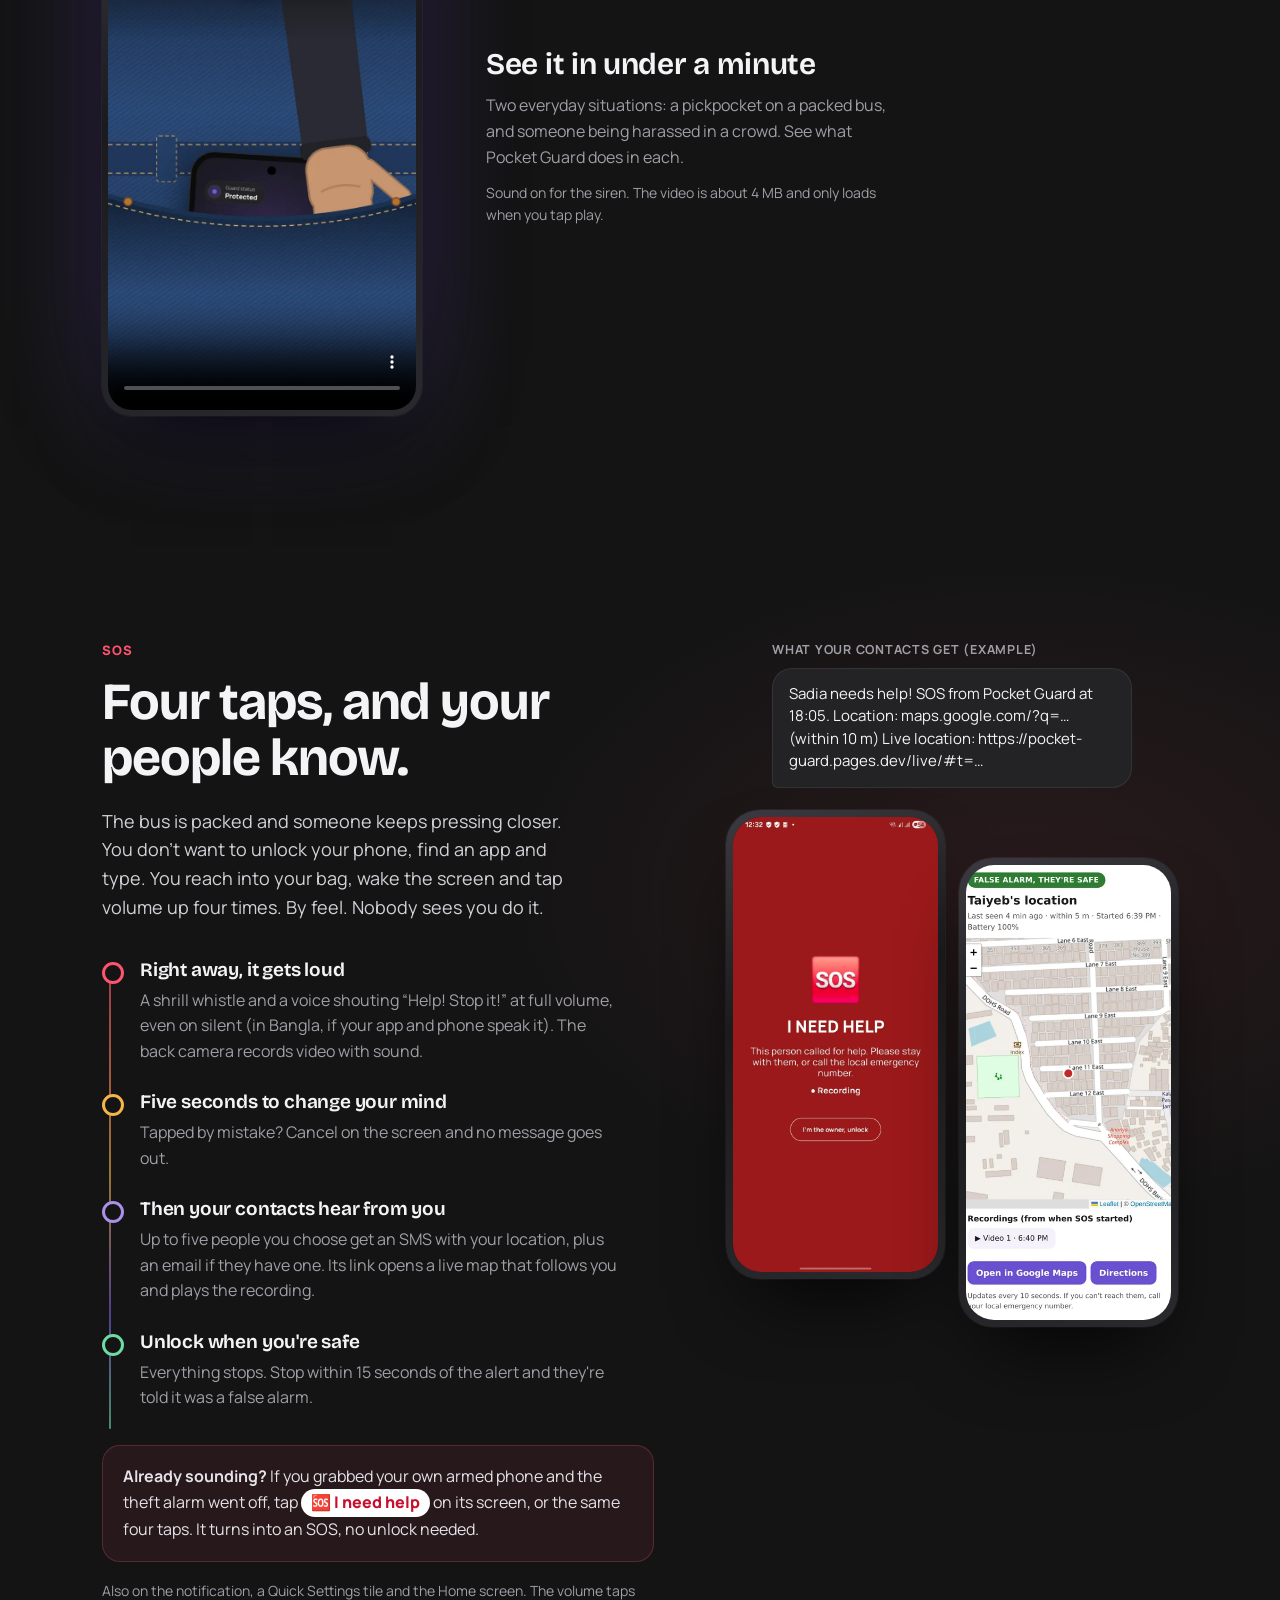
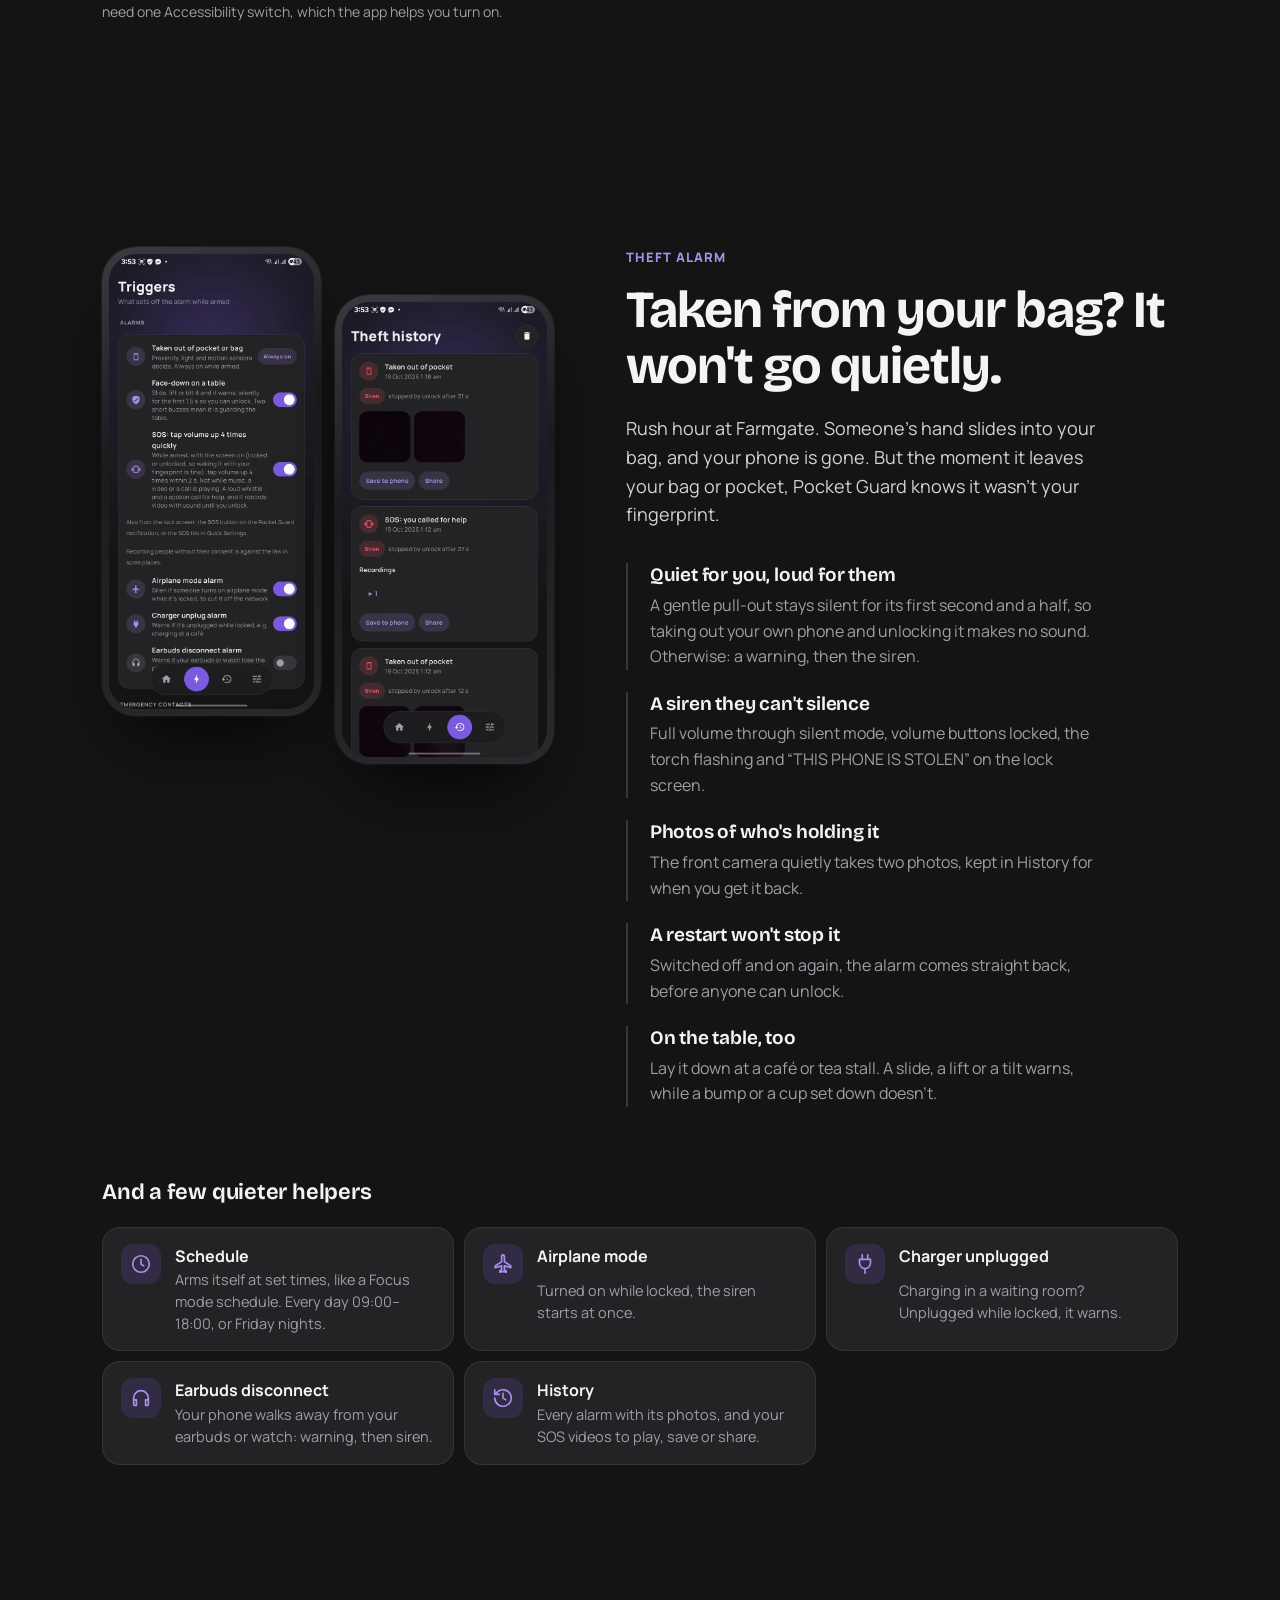
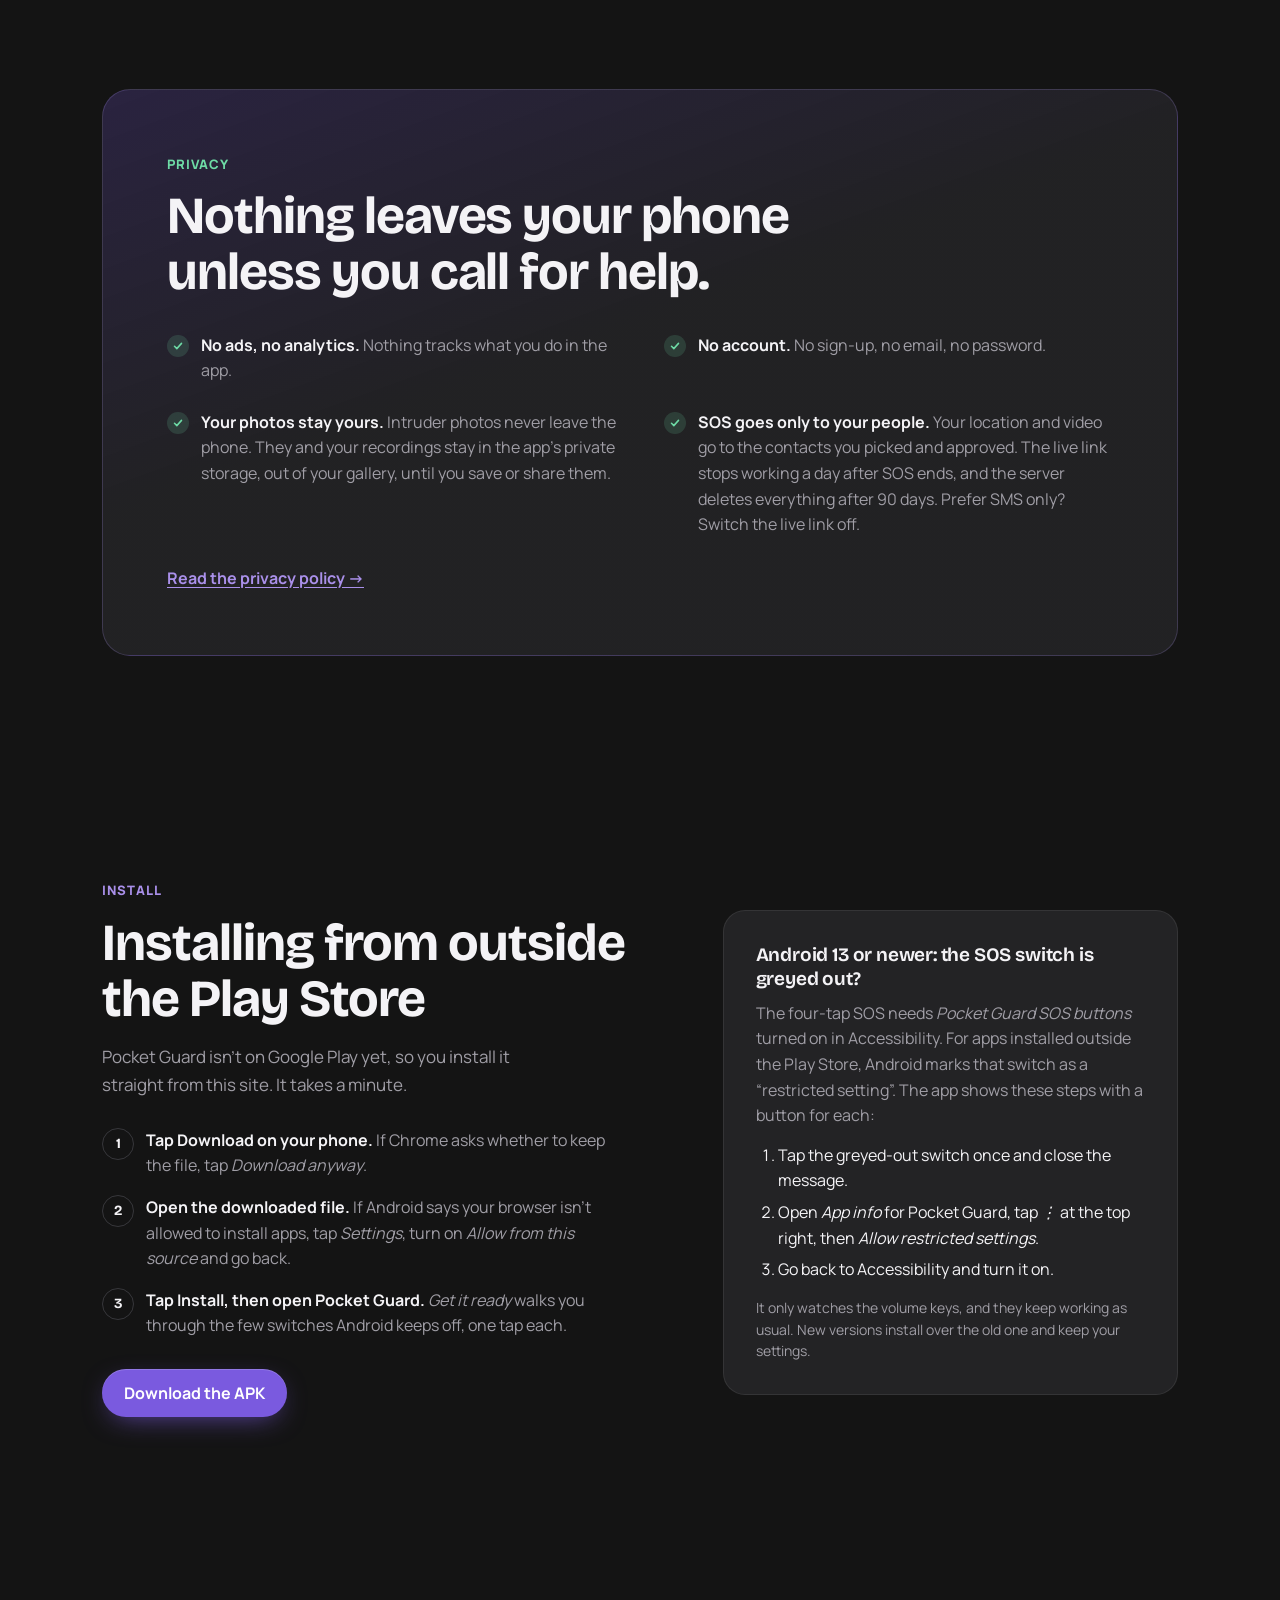
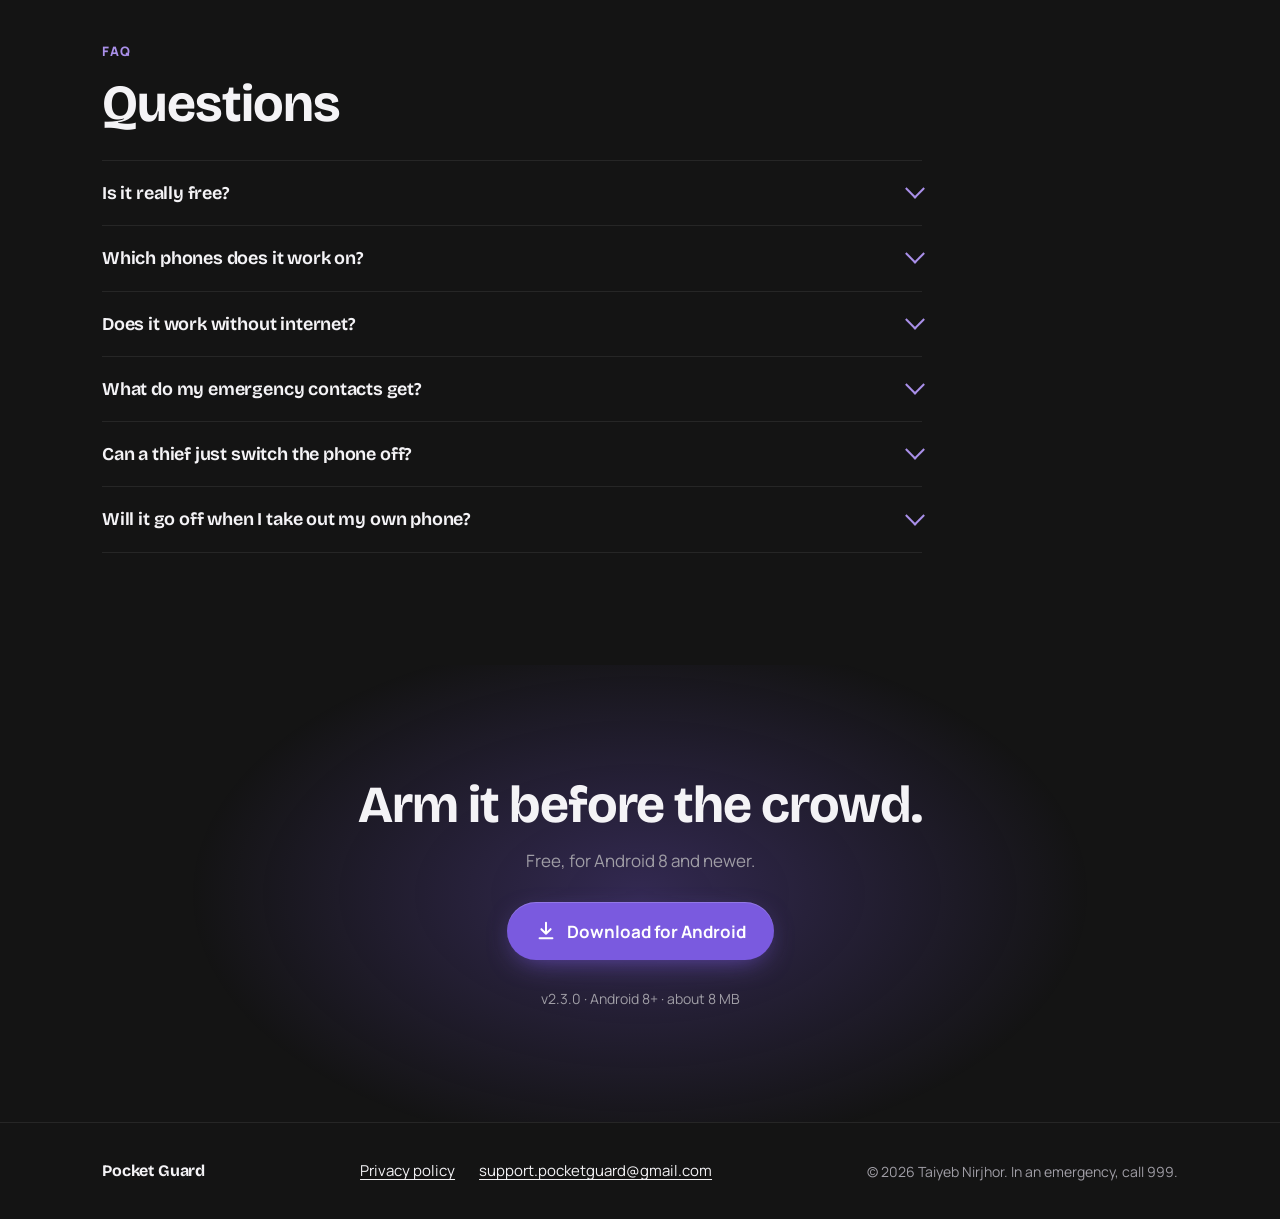
==== commit 000dd698: "Website: Sadia in the example SMS Co-Authored-By: Claude Opus 5.5 <noreply@anthropic.com> Claude-Ses" ====
--- a/site/index.html
+++ b/site/index.html
@@ -150,7 +150,7 @@
     <div class="story-art">
       <figure class="sms reveal" aria-label="Example SMS your contacts receive">
         <figcaption>What your contacts get (example)</figcaption>
-        <p class="bubble">Nusrat needs help! SOS from Pocket Guard at 18:05. Location: maps.google.com/?q=… (within 10 m) Live location: https://pocket-guard.pages.dev/live/#t=…</p>
+        <p class="bubble">Sadia needs help! SOS from Pocket Guard at 18:05. Location: maps.google.com/?q=… (within 10 m) Live location: https://pocket-guard.pages.dev/live/#t=…</p>
       </figure>
       <div class="duo">
         <figure class="phone">
@@ -278,7 +278,7 @@
     </details>
     <details>
       <summary>What do my emergency contacts get?</summary>
-      <p>An SMS like “Nusrat needs help! SOS from Pocket Guard at 18:05. Location: …”, sent from your own number, in English or Banglish (your choice). With the live link on, it also carries a link to a map that follows you and plays the video, and contacts with an email address get it by email too. If you move, an update follows. You see and approve the exact messages when you add your contacts.</p>
+      <p>An SMS like “Sadia needs help! SOS from Pocket Guard at 18:05. Location: …”, sent from your own number, in English or Banglish (your choice). With the live link on, it also carries a link to a map that follows you and plays the video, and contacts with an email address get it by email too. If you move, an update follows. You see and approve the exact messages when you add your contacts.</p>
     </details>
     <details>
       <summary>Can a thief just switch the phone off?</summary>
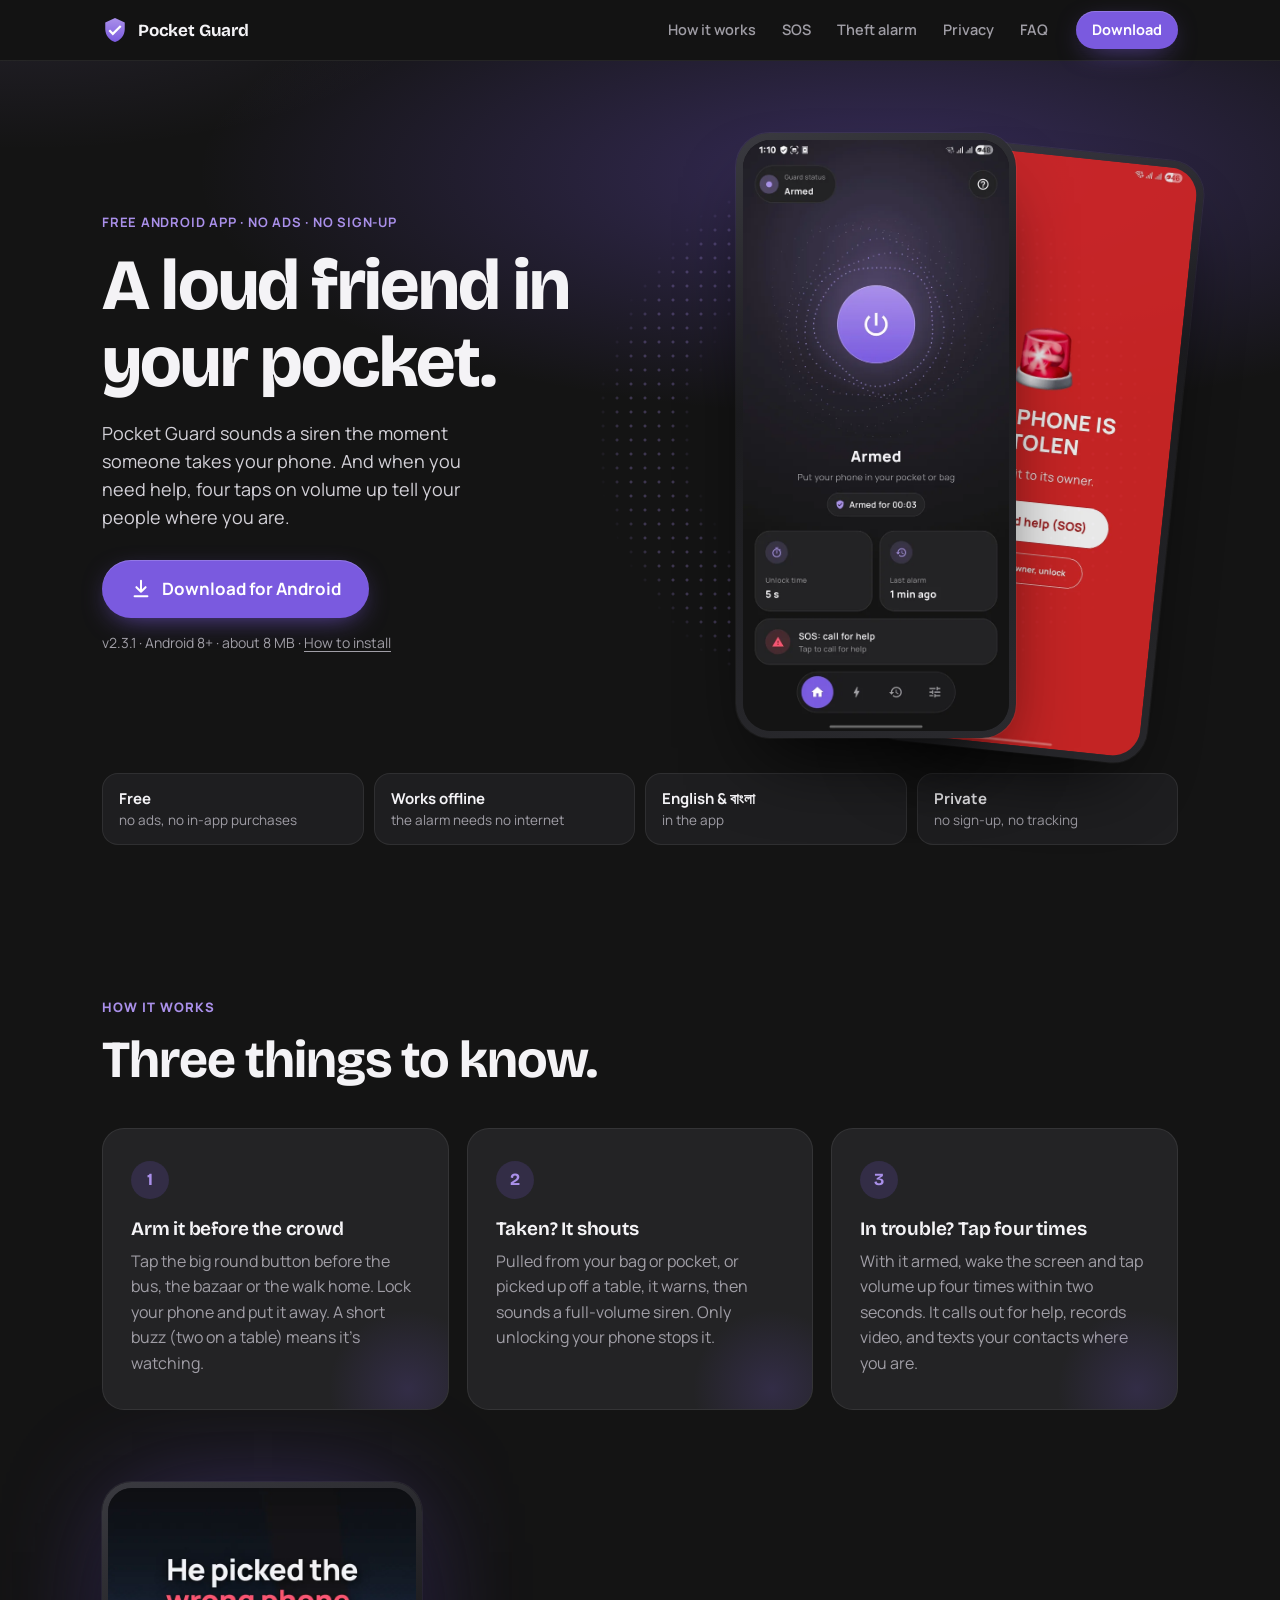
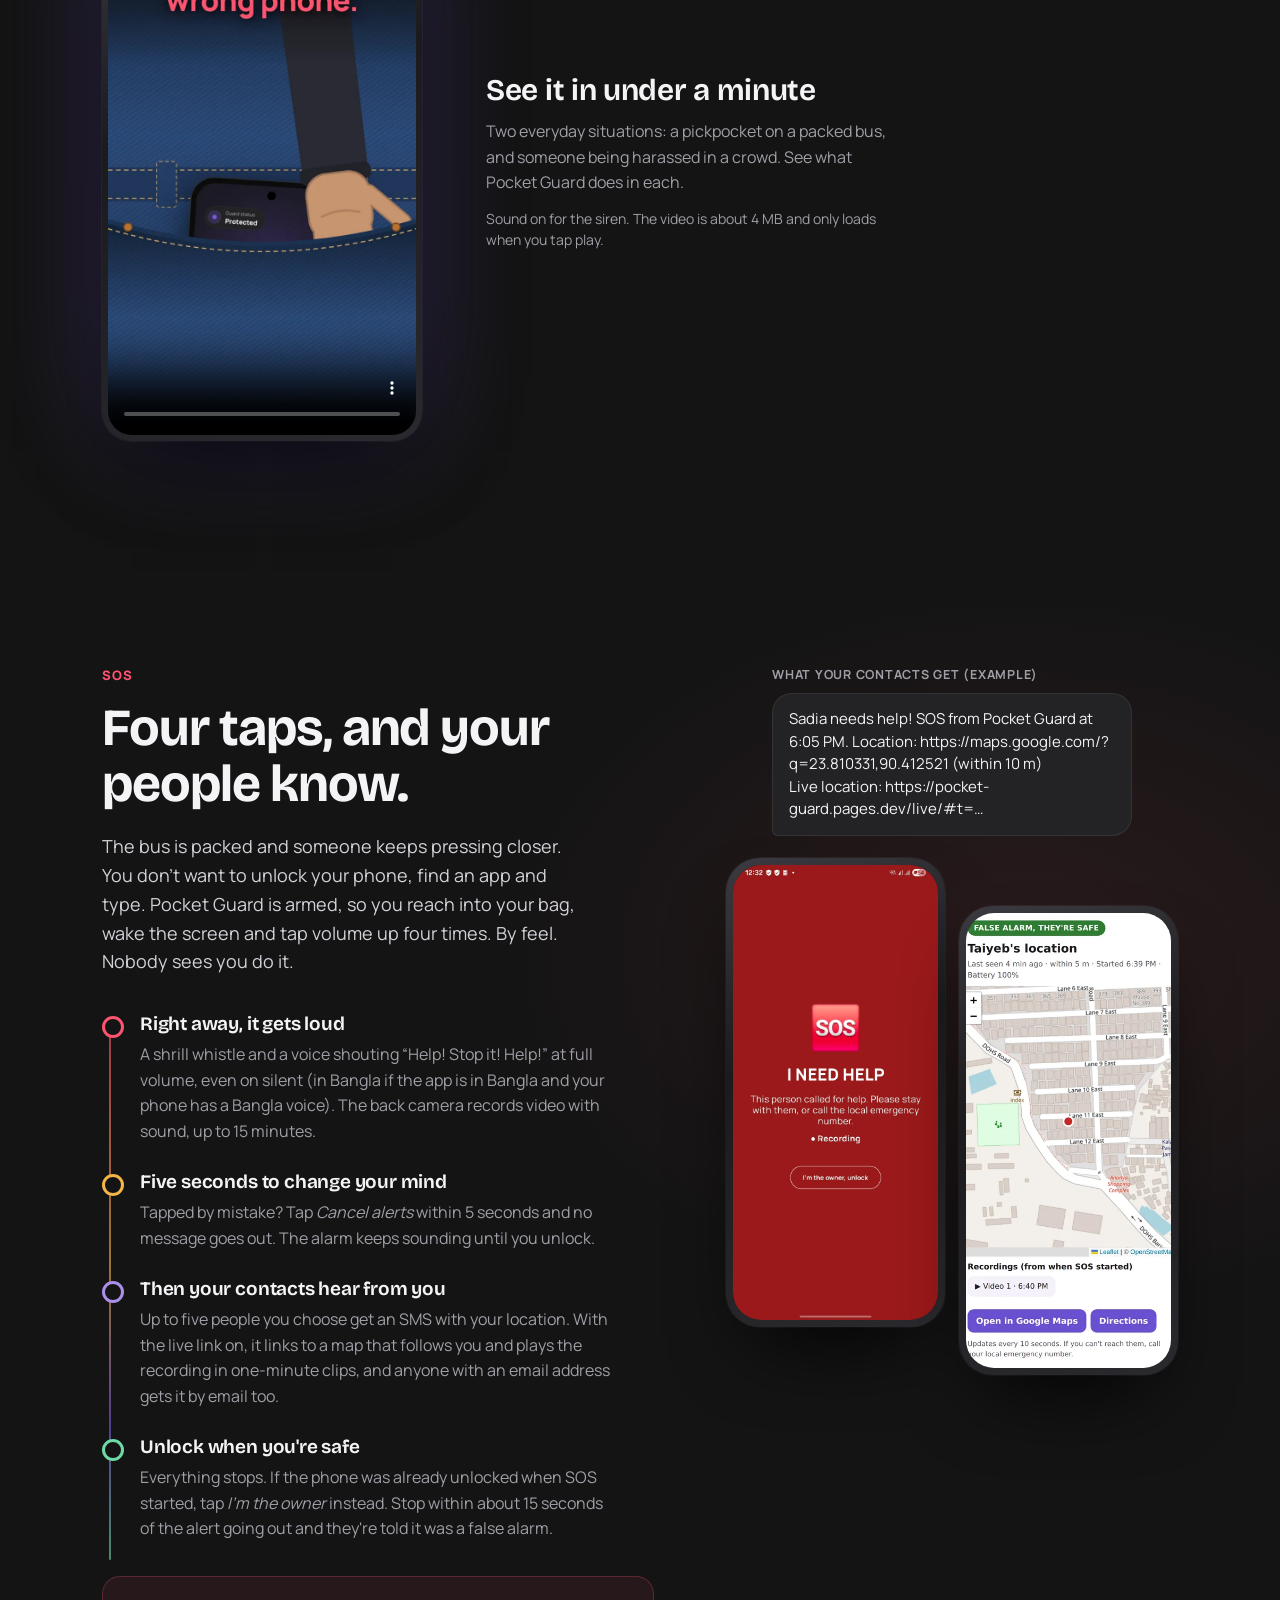
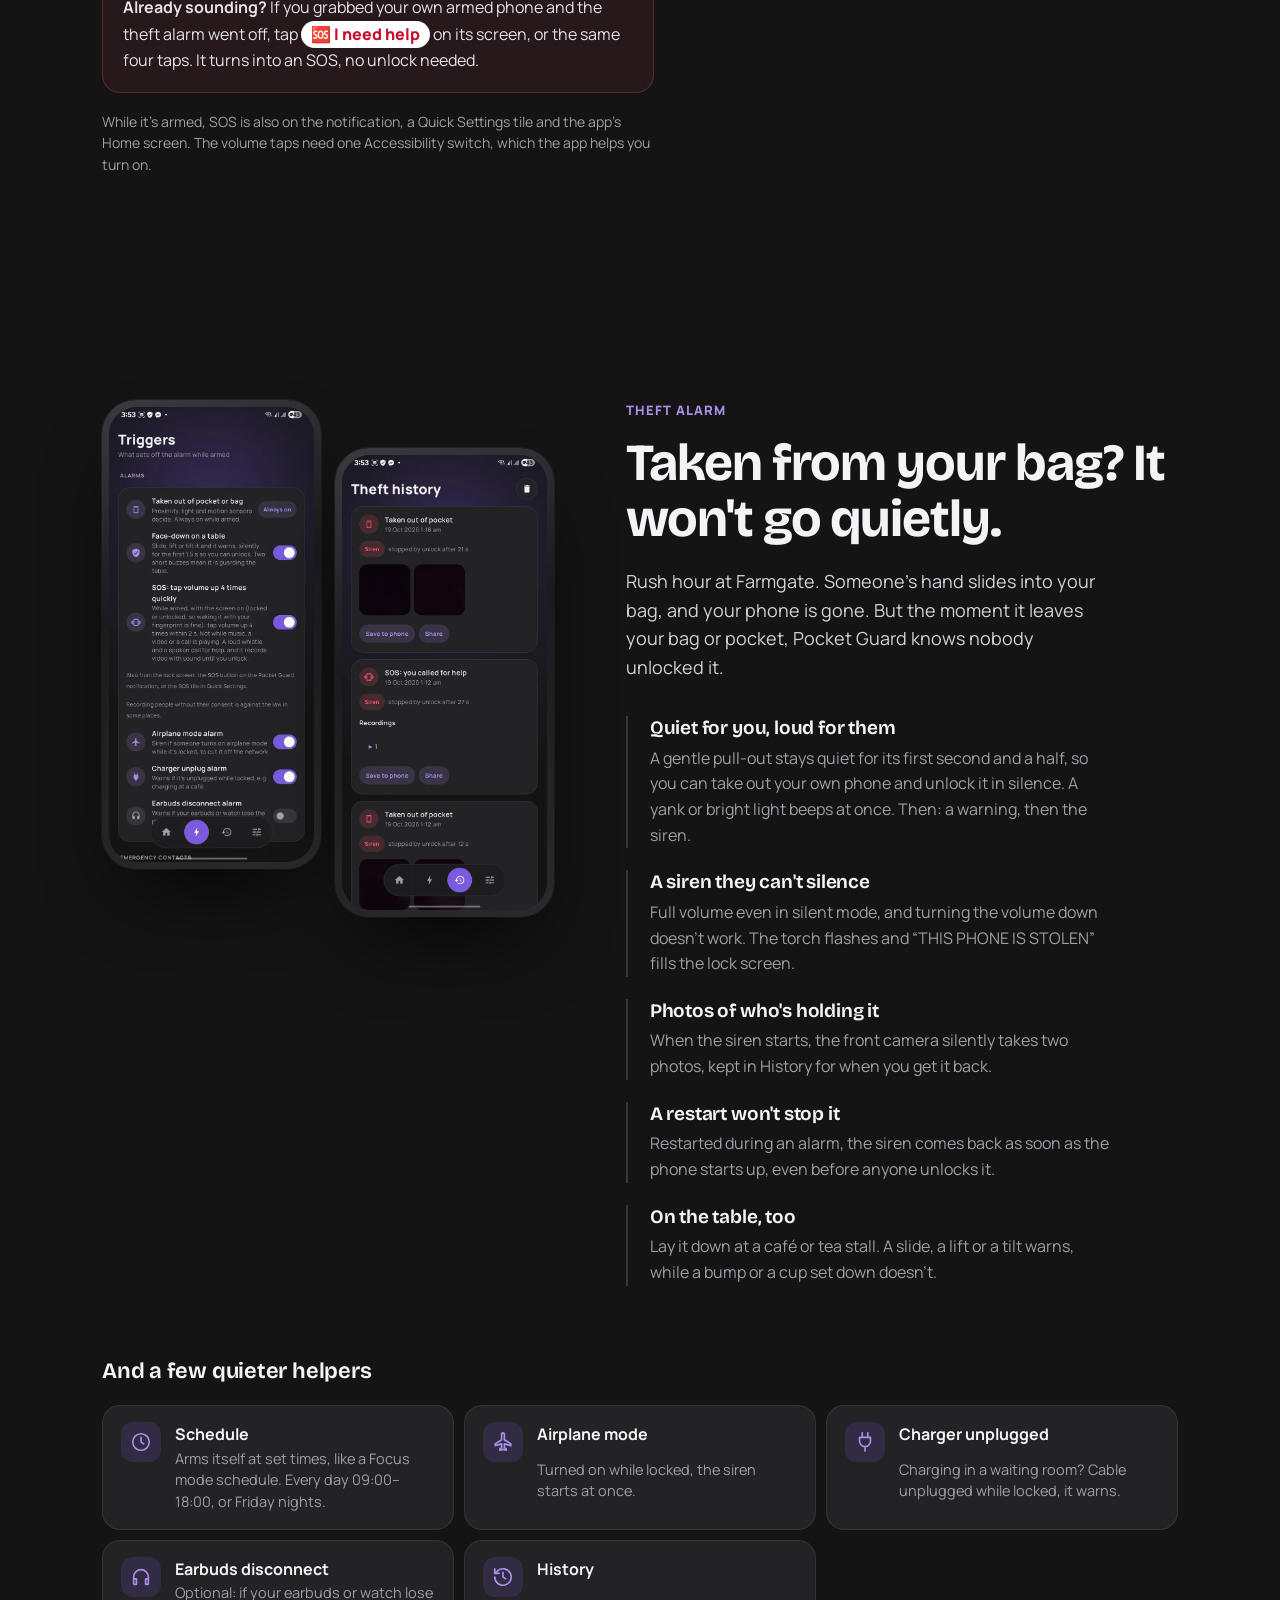
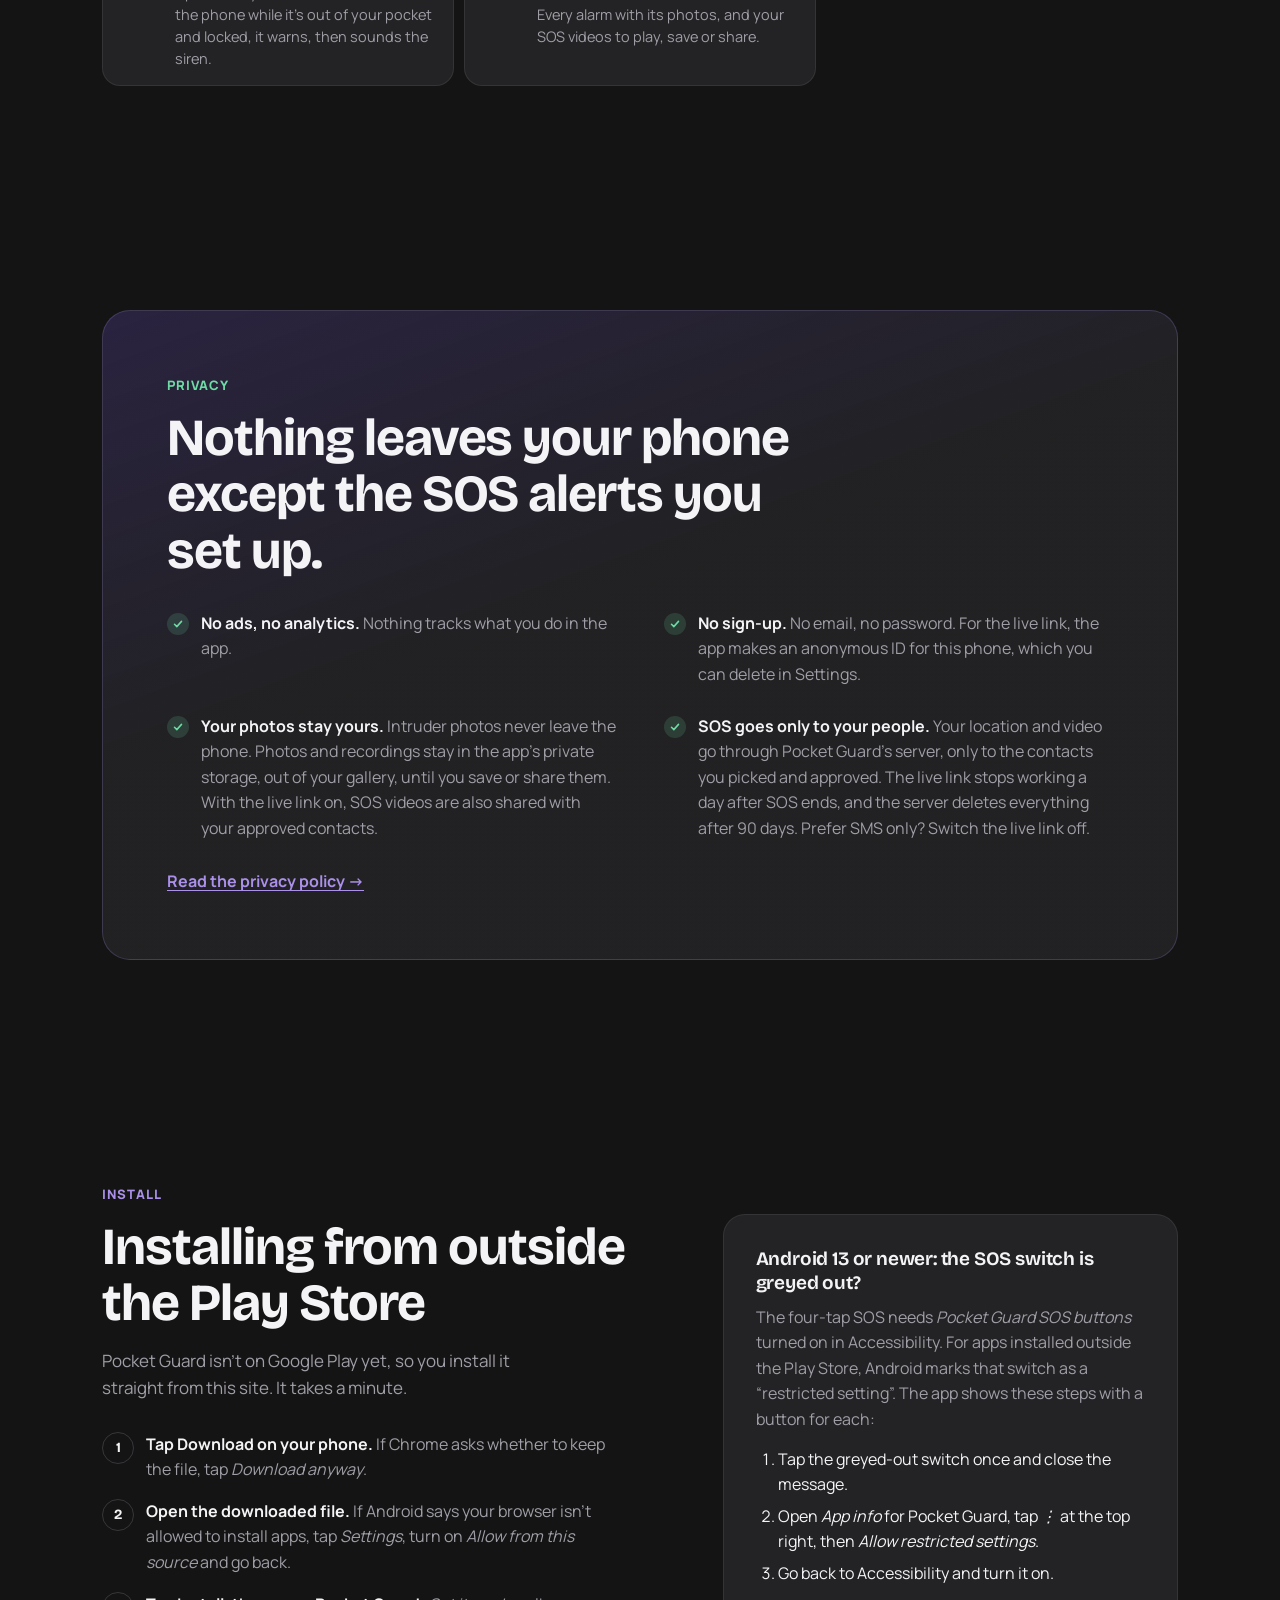
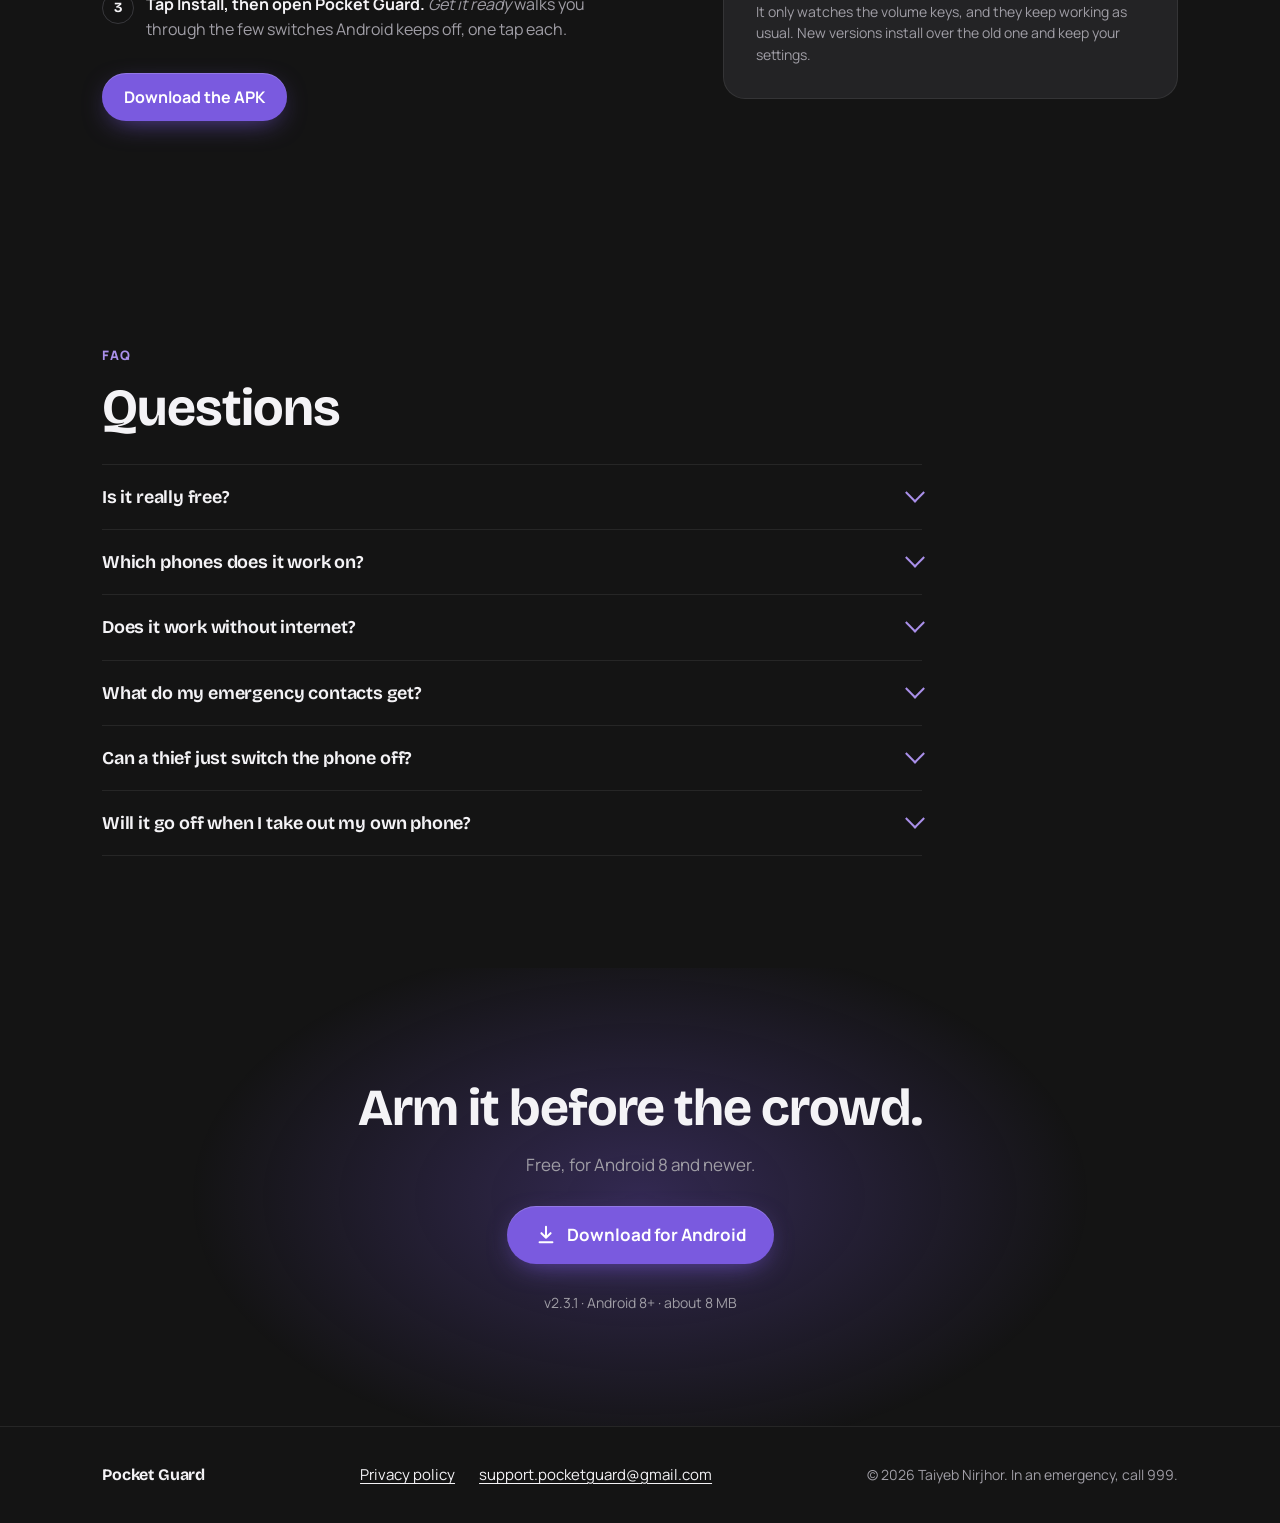
==== commit 59d4d728: "Website: fact-check every claim against the app's code Checked each claim on the page against the co" ====
--- a/site/index.html
+++ b/site/index.html
@@ -4,12 +4,12 @@
 <meta charset="utf-8">
 <meta name="viewport" content="width=device-width, initial-scale=1, viewport-fit=cover">
 <title>Pocket Guard: theft alarm and SOS for Android</title>
-<meta name="description" content="A free Android app. A siren the thief can't silence when your phone is taken, and an SOS that texts your people your live location with four taps on volume up. No ads, no account.">
+<meta name="description" content="A free Android app. A siren the thief can't silence when your phone is taken, and an SOS that texts your people your live location with four taps on volume up. No ads, no sign-up.">
 <meta name="theme-color" content="#141414">
 <link rel="canonical" href="https://pocket-guard.pages.dev/">
 <meta property="og:type" content="website">
 <meta property="og:title" content="Pocket Guard: a loud friend in your pocket">
-<meta property="og:description" content="Theft alarm and SOS for Android. Free, no ads, no account.">
+<meta property="og:description" content="Theft alarm and SOS for Android. Free, no ads, no sign-up.">
 <meta property="og:url" content="https://pocket-guard.pages.dev/">
 <meta property="og:image" content="https://pocket-guard.pages.dev/img/og.jpg">
 <meta name="twitter:card" content="summary_large_image">
@@ -47,7 +47,7 @@
 <section class="hero" id="top">
   <div class="wrap hero-in">
     <div class="hero-copy">
-      <p class="eyebrow">Free Android app · No ads · No account</p>
+      <p class="eyebrow">Free Android app · No ads · No sign-up</p>
       <h1>A loud friend in your&nbsp;pocket.</h1>
       <p class="lede">Pocket Guard sounds a siren the moment someone takes your phone. And when you need help, four taps on volume up tell your people where you are.</p>
       <div class="cta">
@@ -59,7 +59,7 @@
              with Google's official "Get it on Google Play" badge image, and delete `hidden`. -->
         <a class="play-badge" href="https://play.google.com/store/apps/details?id=com.taiyeb.pocketguard" hidden data-play>Get it on Google Play</a>
       </div>
-      <p class="meta"><span data-version>v2.3.0</span> · Android 8+ · <span data-size>about 8 MB</span> · <a href="#install">How to install</a></p>
+      <p class="meta"><span data-version>v2.3.1</span> · Android 8+ · <span data-size>about 8 MB</span> · <a href="#install">How to install</a></p>
     </div>
     <div class="hero-art" aria-hidden="false">
       <div class="ring" aria-hidden="true"></div>
@@ -75,7 +75,7 @@
     <li><b>Free</b> no ads, no in-app purchases</li>
     <li><b>Works offline</b> the alarm needs no internet</li>
     <li><b>English &amp; বাংলা</b> in the app</li>
-    <li><b>Private</b> no account, no tracking</li>
+    <li><b>Private</b> no sign-up, no tracking</li>
   </ul>
 </section>
 
@@ -88,17 +88,17 @@
       <li class="step reveal">
         <span class="step-n" aria-hidden="true">1</span>
         <h3>Arm it before the crowd</h3>
-        <p>Tap the big round button before the bus, the bazaar or the walk home. Lock your phone and put it away. A short buzz means it's watching.</p>
+        <p>Tap the big round button before the bus, the bazaar or the walk home. Lock your phone and put it away. A short buzz (two on a table) means it's watching.</p>
       </li>
       <li class="step reveal">
         <span class="step-n" aria-hidden="true">2</span>
         <h3>Taken? It shouts</h3>
-        <p>Pulled from your bag or pocket, or picked up off a table, it warns, then sounds a full-volume siren. Only your PIN, pattern or fingerprint stops it.</p>
+        <p>Pulled from your bag or pocket, or picked up off a table, it warns, then sounds a full-volume siren. Only unlocking your phone stops it.</p>
       </li>
       <li class="step reveal">
         <span class="step-n" aria-hidden="true">3</span>
         <h3>In trouble? Tap four times</h3>
-        <p>With it armed, wake the screen and press volume up four times, quickly. It calls out for help, records, and texts your contacts where you are.</p>
+        <p>With it armed, wake the screen and tap volume up four times within two seconds. It calls out for help, records video, and texts your contacts where you are.</p>
       </li>
     </ol>
     <div class="film reveal">
@@ -123,34 +123,34 @@
     <div class="story-copy">
       <p class="kicker kicker-red">SOS</p>
       <h2 id="sos-h">Four taps, and your people know.</h2>
-      <p class="story-lead">The bus is packed and someone keeps pressing closer. You don't want to unlock your phone, find an app and type. You reach into your bag, wake the screen and tap volume up four times. By feel. Nobody sees you do it.</p>
+      <p class="story-lead">The bus is packed and someone keeps pressing closer. You don't want to unlock your phone, find an app and type. Pocket Guard is armed, so you reach into your bag, wake the screen and tap volume up four times. By feel. Nobody sees you do it.</p>
       <ol class="timeline">
         <li class="reveal">
           <h3>Right away, it gets loud</h3>
-          <p>A shrill whistle and a voice shouting “Help! Stop it!” at full volume, even on silent (in Bangla, if your app and phone speak it). The back camera records video with sound.</p>
+          <p>A shrill whistle and a voice shouting “Help! Stop it! Help!” at full volume, even on silent (in Bangla if the app is in Bangla and your phone has a Bangla voice). The back camera records video with sound, up to 15 minutes.</p>
         </li>
         <li class="reveal">
           <h3>Five seconds to change your mind</h3>
-          <p>Tapped by mistake? Cancel on the screen and no message goes out.</p>
+          <p>Tapped by mistake? Tap <i>Cancel alerts</i> within 5 seconds and no message goes out. The alarm keeps sounding until you unlock.</p>
         </li>
         <li class="reveal">
           <h3>Then your contacts hear from you</h3>
-          <p>Up to five people you choose get an SMS with your location, plus an email if they have one. Its link opens a live map that follows you and plays the recording.</p>
+          <p>Up to five people you choose get an SMS with your location. With the live link on, it links to a map that follows you and plays the recording in one-minute clips, and anyone with an email address gets it by email too.</p>
         </li>
         <li class="reveal">
           <h3>Unlock when you're safe</h3>
-          <p>Everything stops. Stop within 15 seconds of the alert and they're told it was a false alarm.</p>
+          <p>Everything stops. If the phone was already unlocked when SOS started, tap <i>I'm the owner</i> instead. Stop within about 15 seconds of the alert going out and they're told it was a false alarm.</p>
         </li>
       </ol>
       <div class="callout reveal">
         <p><b>Already sounding?</b> If you grabbed your own armed phone and the theft alarm went off, tap <span class="chip-sos">🆘 I need help</span> on its screen, or the same four taps. It turns into an SOS, no unlock needed.</p>
       </div>
-      <p class="fine">Also on the notification, a Quick Settings tile and the Home screen. The volume taps need one Accessibility switch, which the app helps you turn on.</p>
+      <p class="fine">While it's armed, SOS is also on the notification, a Quick Settings tile and the app's Home screen. The volume taps need one Accessibility switch, which the app helps you turn on.</p>
     </div>
     <div class="story-art">
       <figure class="sms reveal" aria-label="Example SMS your contacts receive">
         <figcaption>What your contacts get (example)</figcaption>
-        <p class="bubble">Sadia needs help! SOS from Pocket Guard at 18:05. Location: maps.google.com/?q=… (within 10 m) Live location: https://pocket-guard.pages.dev/live/#t=…</p>
+        <p class="bubble">Sadia needs help! SOS from Pocket Guard at 6:05 PM. Location: https://maps.google.com/?q=23.810331,90.412521 (within 10 m)<br>Live location: https://pocket-guard.pages.dev/live/#t=…</p>
       </figure>
       <div class="duo">
         <figure class="phone">
@@ -170,23 +170,23 @@
     <div class="story-copy">
       <p class="kicker">Theft alarm</p>
       <h2 id="theft-h">Taken from your bag? It won't go quietly.</h2>
-      <p class="story-lead">Rush hour at Farmgate. Someone's hand slides into your bag, and your phone is gone. But the moment it leaves your bag or pocket, Pocket Guard knows it wasn't your fingerprint.</p>
+      <p class="story-lead">Rush hour at Farmgate. Someone's hand slides into your bag, and your phone is gone. But the moment it leaves your bag or pocket, Pocket Guard knows nobody unlocked it.</p>
       <ul class="features">
         <li class="reveal">
           <h3>Quiet for you, loud for them</h3>
-          <p>A gentle pull-out stays silent for its first second and a half, so taking out your own phone and unlocking it makes no sound. Otherwise: a warning, then the siren.</p>
+          <p>A gentle pull-out stays quiet for its first second and a half, so you can take out your own phone and unlock it in silence. A yank or bright light beeps at once. Then: a warning, then the siren.</p>
         </li>
         <li class="reveal">
           <h3>A siren they can't silence</h3>
-          <p>Full volume through silent mode, volume buttons locked, the torch flashing and “THIS PHONE IS STOLEN” on the lock screen.</p>
+          <p>Full volume even in silent mode, and turning the volume down doesn't work. The torch flashes and “THIS PHONE IS STOLEN” fills the lock screen.</p>
         </li>
         <li class="reveal">
           <h3>Photos of who's holding it</h3>
-          <p>The front camera quietly takes two photos, kept in History for when you get it back.</p>
+          <p>When the siren starts, the front camera silently takes two photos, kept in History for when you get it back.</p>
         </li>
         <li class="reveal">
           <h3>A restart won't stop it</h3>
-          <p>Switched off and on again, the alarm comes straight back, before anyone can unlock.</p>
+          <p>Restarted during an alarm, the siren comes back as soon as the phone starts up, even before anyone unlocks it.</p>
         </li>
         <li class="reveal">
           <h3>On the table, too</h3>
@@ -208,8 +208,8 @@
     <ul class="extras">
       <li class="reveal"><svg viewBox="0 0 24 24" aria-hidden="true"><path d="M12 7v5l3 2M12 21a9 9 0 1 1 0-18 9 9 0 0 1 0 18Z"/></svg><b>Schedule</b><span>Arms itself at set times, like a Focus mode schedule. Every day 09:00–18:00, or Friday nights.</span></li>
       <li class="reveal"><svg viewBox="0 0 24 24" aria-hidden="true"><path d="M10.5 3.5v6l-7 4.5v2l7-2v4l-2 1.5V21l3.5-1 3.5 1v-1.5l-2-1.5v-4l7 2v-2l-7-4.5v-6a1.5 1.5 0 0 0-3 0Z"/></svg><b>Airplane mode</b><span>Turned on while locked, the siren starts at once.</span></li>
-      <li class="reveal"><svg viewBox="0 0 24 24" aria-hidden="true"><path d="M9 2v5M15 2v5M6 7h12v4a6 6 0 0 1-12 0V7ZM12 17v5"/></svg><b>Charger unplugged</b><span>Charging in a waiting room? Unplugged while locked, it warns.</span></li>
-      <li class="reveal"><svg viewBox="0 0 24 24" aria-hidden="true"><path d="M4 14v-2a8 8 0 0 1 16 0v2M4 14h3v6H5a1 1 0 0 1-1-1v-5ZM20 14h-3v6h2a1 1 0 0 0 1-1v-5Z"/></svg><b>Earbuds disconnect</b><span>Your phone walks away from your earbuds or watch: warning, then siren.</span></li>
+      <li class="reveal"><svg viewBox="0 0 24 24" aria-hidden="true"><path d="M9 2v5M15 2v5M6 7h12v4a6 6 0 0 1-12 0V7ZM12 17v5"/></svg><b>Charger unplugged</b><span>Charging in a waiting room? Cable unplugged while locked, it warns.</span></li>
+      <li class="reveal"><svg viewBox="0 0 24 24" aria-hidden="true"><path d="M4 14v-2a8 8 0 0 1 16 0v2M4 14h3v6H5a1 1 0 0 1-1-1v-5ZM20 14h-3v6h2a1 1 0 0 0 1-1v-5Z"/></svg><b>Earbuds disconnect</b><span>Optional: if your earbuds or watch lose the phone while it's out of your pocket and locked, it warns, then sounds the siren.</span></li>
       <li class="reveal"><svg viewBox="0 0 24 24" aria-hidden="true"><path d="M3 12a9 9 0 1 0 3-6.7L3 8M3 3v5h5M12 7v5l3 2"/></svg><b>History</b><span>Every alarm with its photos, and your SOS videos to play, save or share.</span></li>
     </ul>
   </div>
@@ -220,12 +220,12 @@
   <div class="wrap">
     <div class="privacy-card reveal">
       <p class="kicker kicker-green">Privacy</p>
-      <h2 id="privacy-h">Nothing leaves your phone unless you call for help.</h2>
+      <h2 id="privacy-h">Nothing leaves your phone except the SOS alerts you set up.</h2>
       <ul class="promises">
         <li><b>No ads, no analytics.</b> Nothing tracks what you do in the app.</li>
-        <li><b>No account.</b> No sign-up, no email, no password.</li>
-        <li><b>Your photos stay yours.</b> Intruder photos never leave the phone. They and your recordings stay in the app's private storage, out of your gallery, until you save or share them.</li>
-        <li><b>SOS goes only to your people.</b> Your location and video go to the contacts you picked and approved. The live link stops working a day after SOS ends, and the server deletes everything after 90 days. Prefer SMS only? Switch the live link off.</li>
+        <li><b>No sign-up.</b> No email, no password. For the live link, the app makes an anonymous ID for this phone, which you can delete in Settings.</li>
+        <li><b>Your photos stay yours.</b> Intruder photos never leave the phone. Photos and recordings stay in the app's private storage, out of your gallery, until you save or share them. With the live link on, SOS videos are also shared with your approved contacts.</li>
+        <li><b>SOS goes only to your people.</b> Your location and video go through Pocket Guard's server, only to the contacts you picked and approved. The live link stops working a day after SOS ends, and the server deletes everything after 90 days. Prefer SMS only? Switch the live link off.</li>
       </ul>
       <a class="link-arrow" href="privacy.html">Read the privacy policy</a>
     </div>
@@ -266,27 +266,27 @@
     <h2 id="faq-h">Questions</h2>
     <details>
       <summary>Is it really free?</summary>
-      <p>Yes. No price, no ads, no in-app purchases and no account.</p>
+      <p>Yes. No price, no ads, no in-app purchases and no sign-up.</p>
     </details>
     <details>
       <summary>Which phones does it work on?</summary>
-      <p>Android 8.0 and newer. It needs a screen lock (PIN, pattern or password) and a proximity sensor, which almost every phone has. Some phones only report proximity while the screen is on; the <i>Sensor check</i> in Settings tells you in a minute. iPhone isn't possible: iOS doesn't let apps read sensors in the background.</p>
+      <p>Android 8.0 and newer, with a screen lock (PIN, pattern or password). A proximity sensor, which almost every phone has, makes pocket detection work best. Some phones only report it while the screen is on: <i>Sensor check</i> in Settings shows what yours does, or tells you to try it in your pocket. iPhone isn't possible: iOS doesn't let apps read sensors in the background.</p>
     </details>
     <details>
       <summary>Does it work without internet?</summary>
-      <p>The theft alarm, siren, photos and SOS recording all work with no internet at all. The SOS text message needs only mobile signal, and the app retries if there's none. The live map link and the email need mobile data or Wi-Fi.</p>
+      <p>The theft alarm, siren, photos and SOS recording all work with no internet at all. The SOS text message needs only mobile signal, and if there's none, the app keeps trying for about two minutes, then offers your messages app. The live map link and the email need mobile data or Wi-Fi.</p>
     </details>
     <details>
       <summary>What do my emergency contacts get?</summary>
-      <p>An SMS like “Sadia needs help! SOS from Pocket Guard at 18:05. Location: …”, sent from your own number, in English or Banglish (your choice). With the live link on, it also carries a link to a map that follows you and plays the video, and contacts with an email address get it by email too. If you move, an update follows. You see and approve the exact messages when you add your contacts.</p>
+      <p>An SMS like “Sadia needs help! SOS from Pocket Guard at 6:05 PM. Location: …”, sent from your own number, in English or Banglish (your choice). With the live link on, it also carries a link to a map that follows you and plays the video, and contacts with an email address get it by email too. If you move 200 m or more, an update follows (up to 3). You see and approve the exact messages when you add your contacts.</p>
     </details>
     <details>
       <summary>Can a thief just switch the phone off?</summary>
-      <p>No app can block the power button. But if the phone is restarted during an alarm, the alarm comes back before anyone can unlock it. Many phones also have a “password to power off” setting; turn it on and the thief can't switch it off at all.</p>
+      <p>No app can block the power button. But if the phone is restarted during an alarm, the siren comes back as soon as it starts up, before anyone can unlock it. Many phones also have a “password to power off” setting: turn it on.</p>
     </details>
     <details>
       <summary>Will it go off when I take out my own phone?</summary>
-      <p>Not if you unlock it. A gentle pull-out is silent for its first second and a half, so a quick fingerprint unlock makes no sound, and you have a few seconds (you choose, up to 15) before the siren. To stop it from going off at all, simply don't arm it, or let the schedule do it for you.</p>
+      <p>Not if you unlock it. A gentle pull-out is silent for its first second and a half. After that it beeps, and you have a few seconds before the siren (5 by default; you choose 0 to 15). To stop it from going off at all, simply don't arm it, or let the schedule do it for you.</p>
     </details>
   </div>
 </section>
@@ -300,7 +300,7 @@
       <svg viewBox="0 0 24 24" aria-hidden="true"><path d="M12 3v12m0 0-5-5m5 5 5-5M5 20h14" fill="none" stroke="currentColor" stroke-width="2.2" stroke-linecap="round" stroke-linejoin="round"/></svg>
       <span>Download for Android</span>
     </a>
-    <p class="meta"><span data-version>v2.3.0</span> · Android 8+ · <span data-size>about 8 MB</span></p>
+    <p class="meta"><span data-version>v2.3.1</span> · Android 8+ · <span data-size>about 8 MB</span></p>
   </div>
 </section>
 
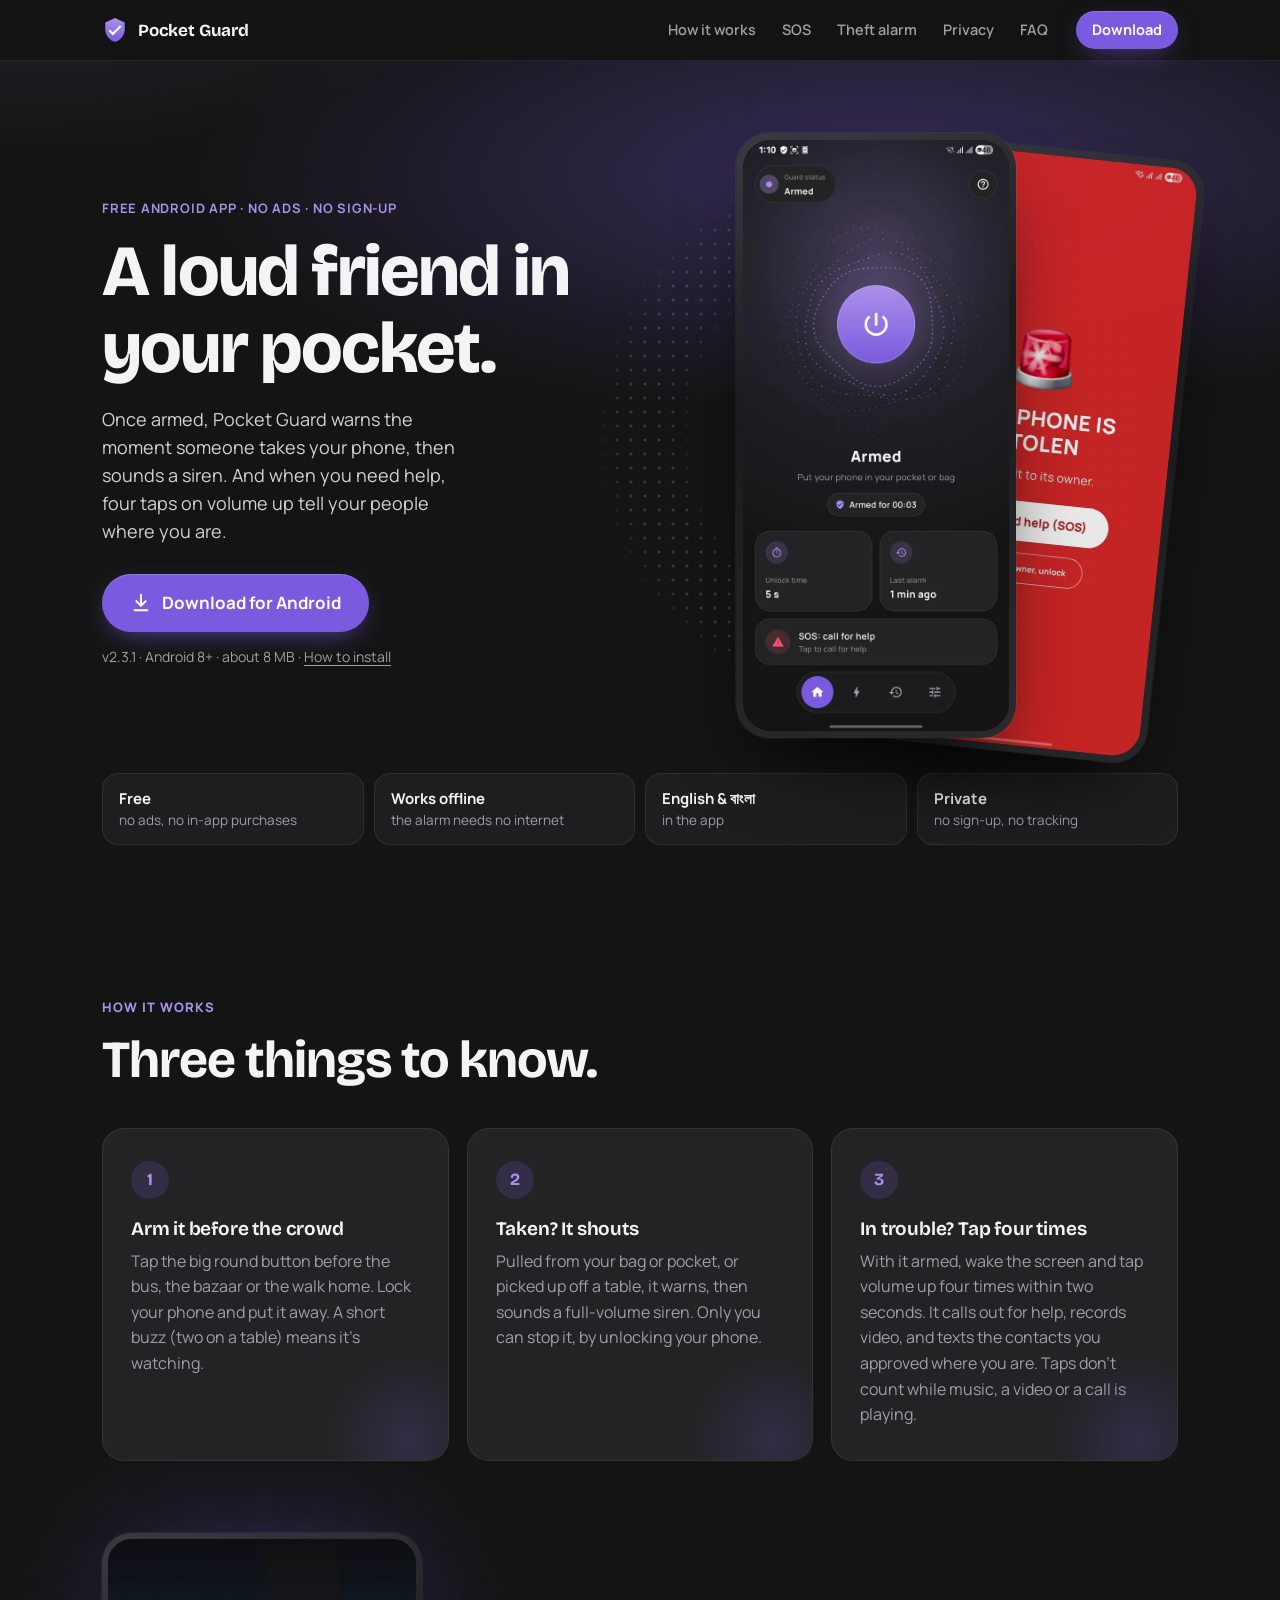
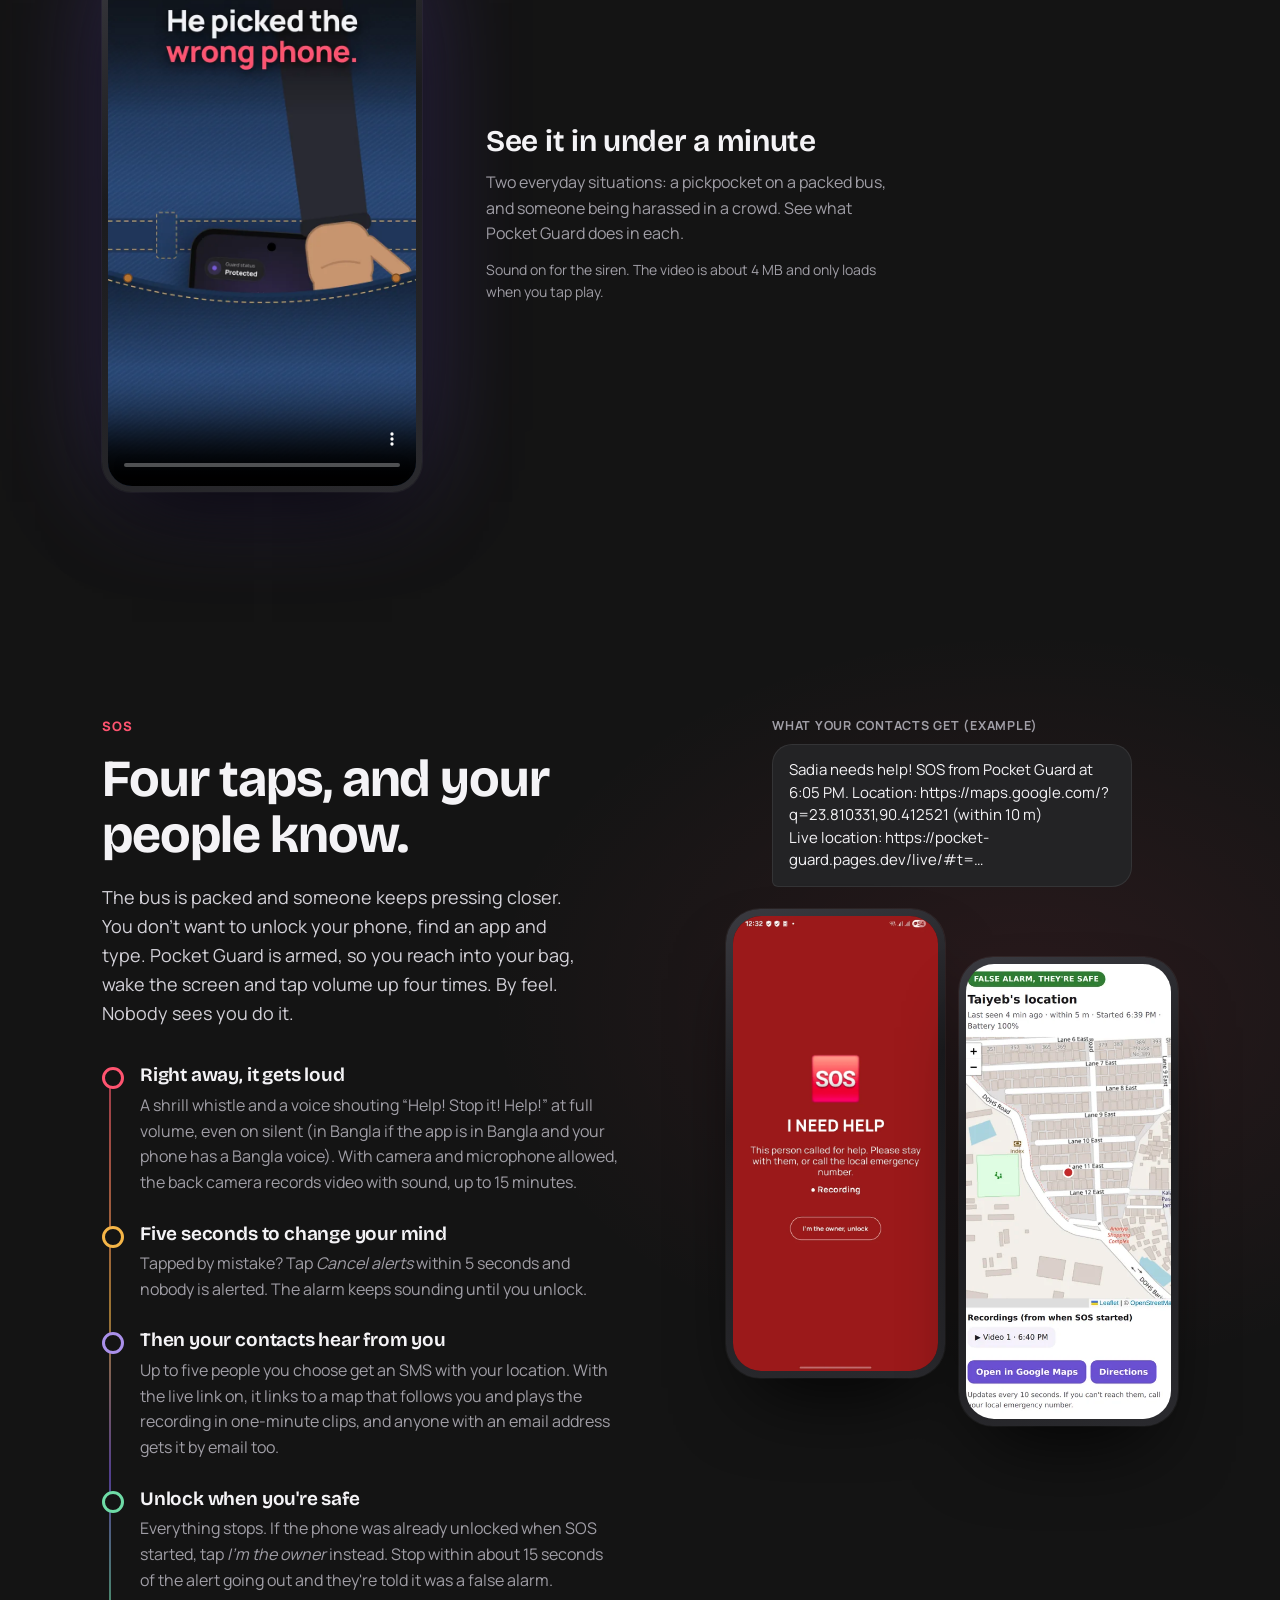
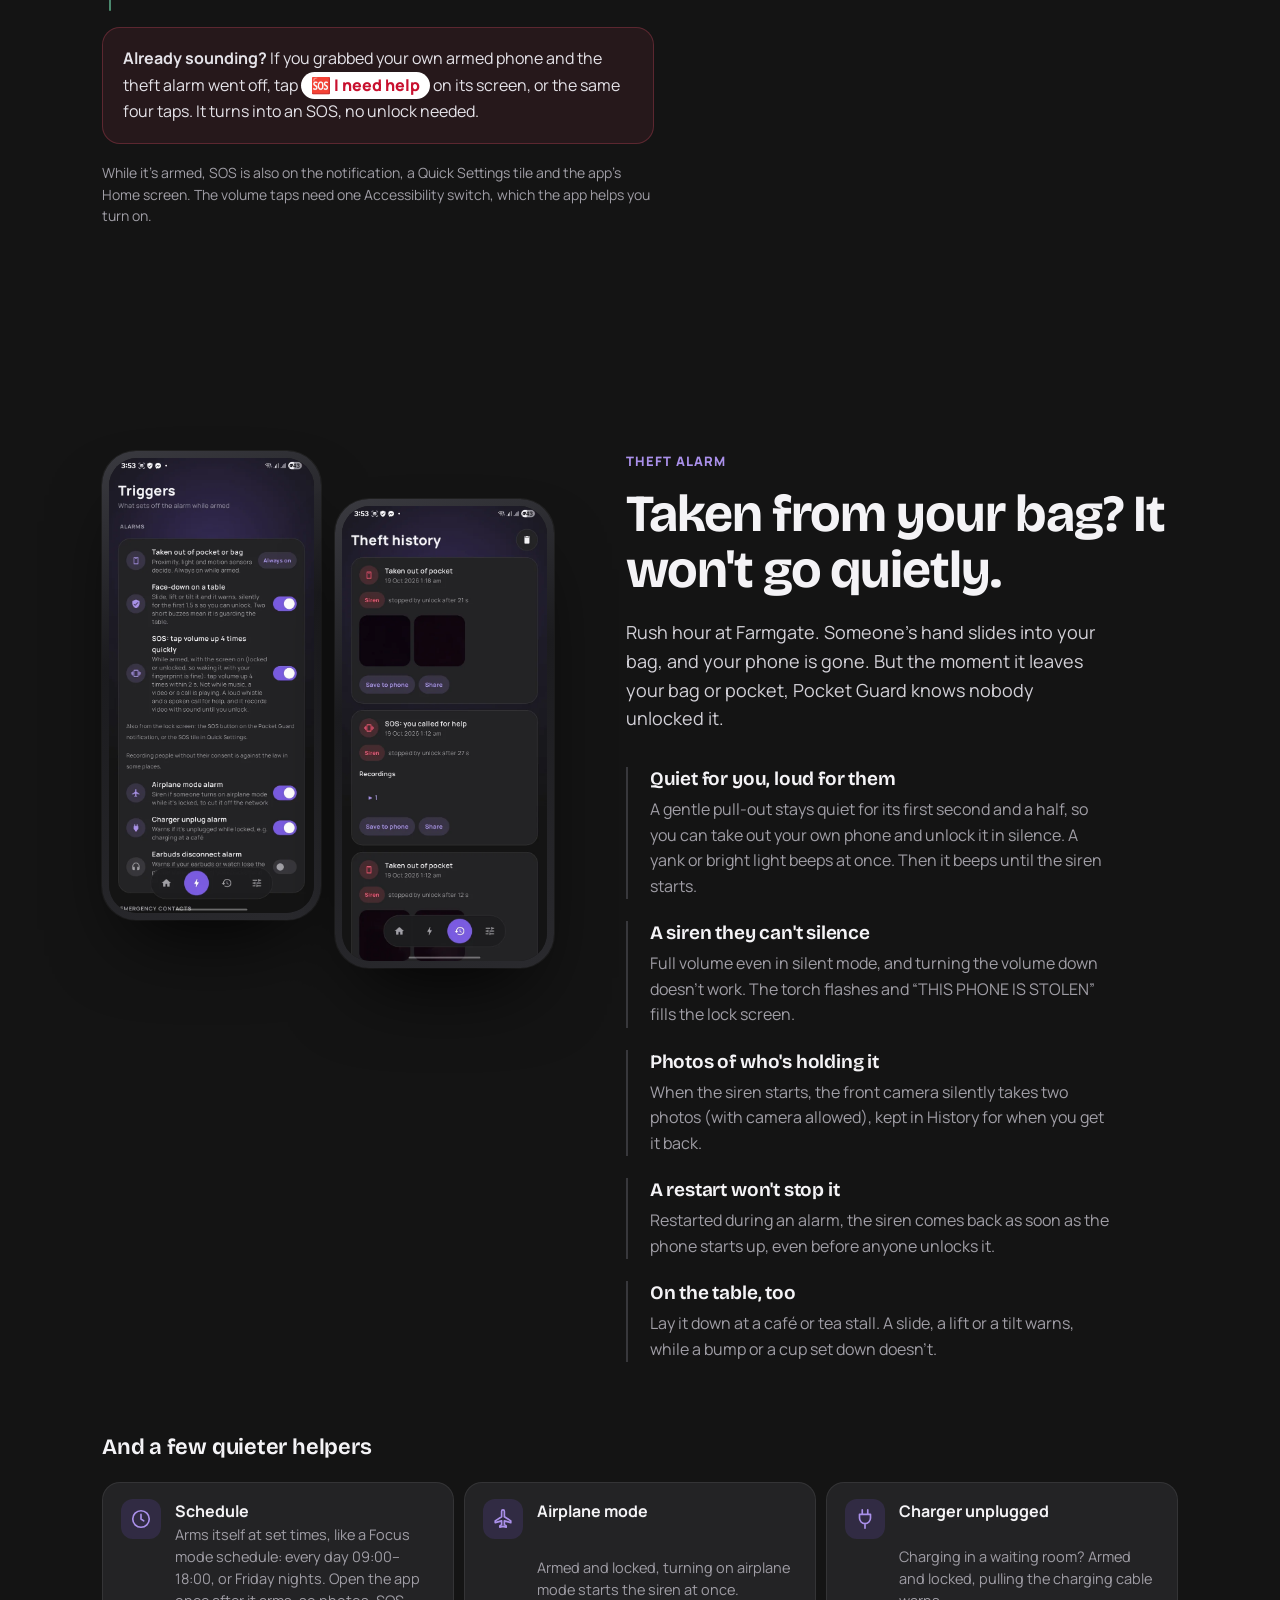
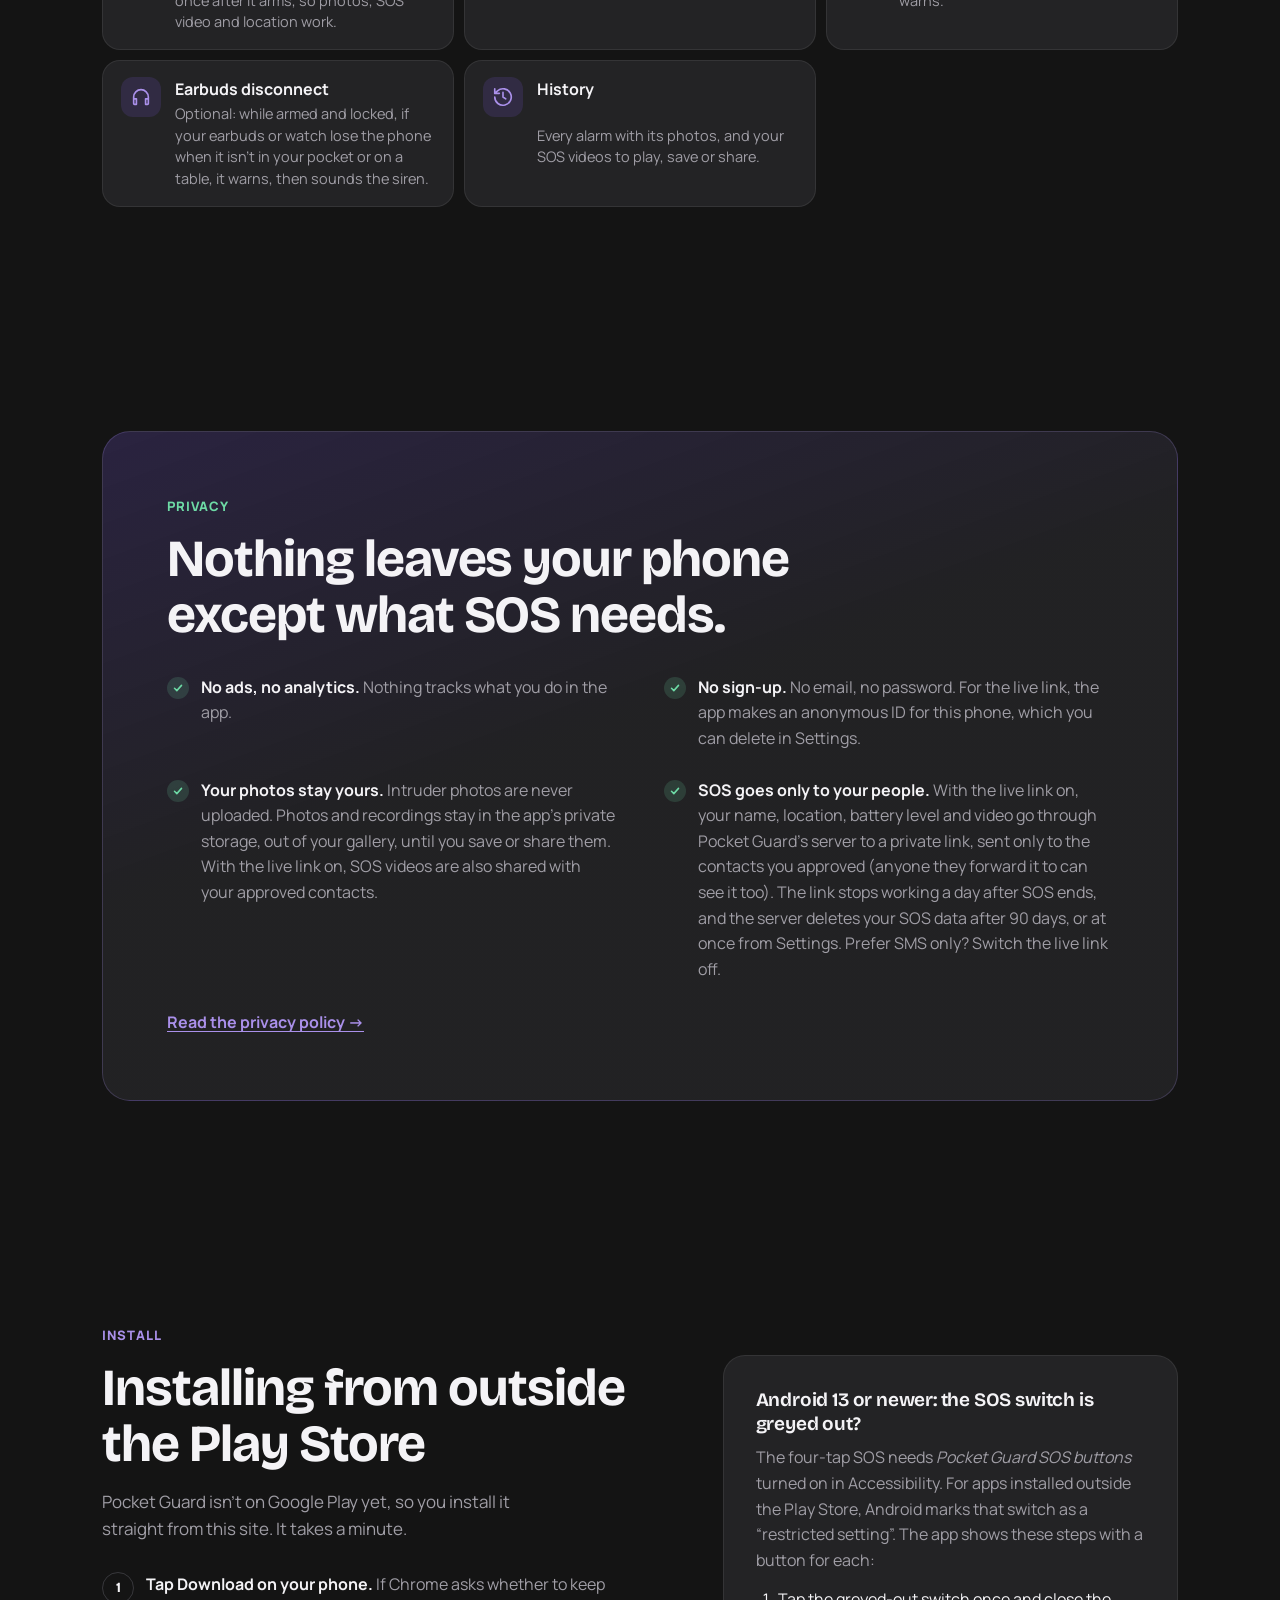
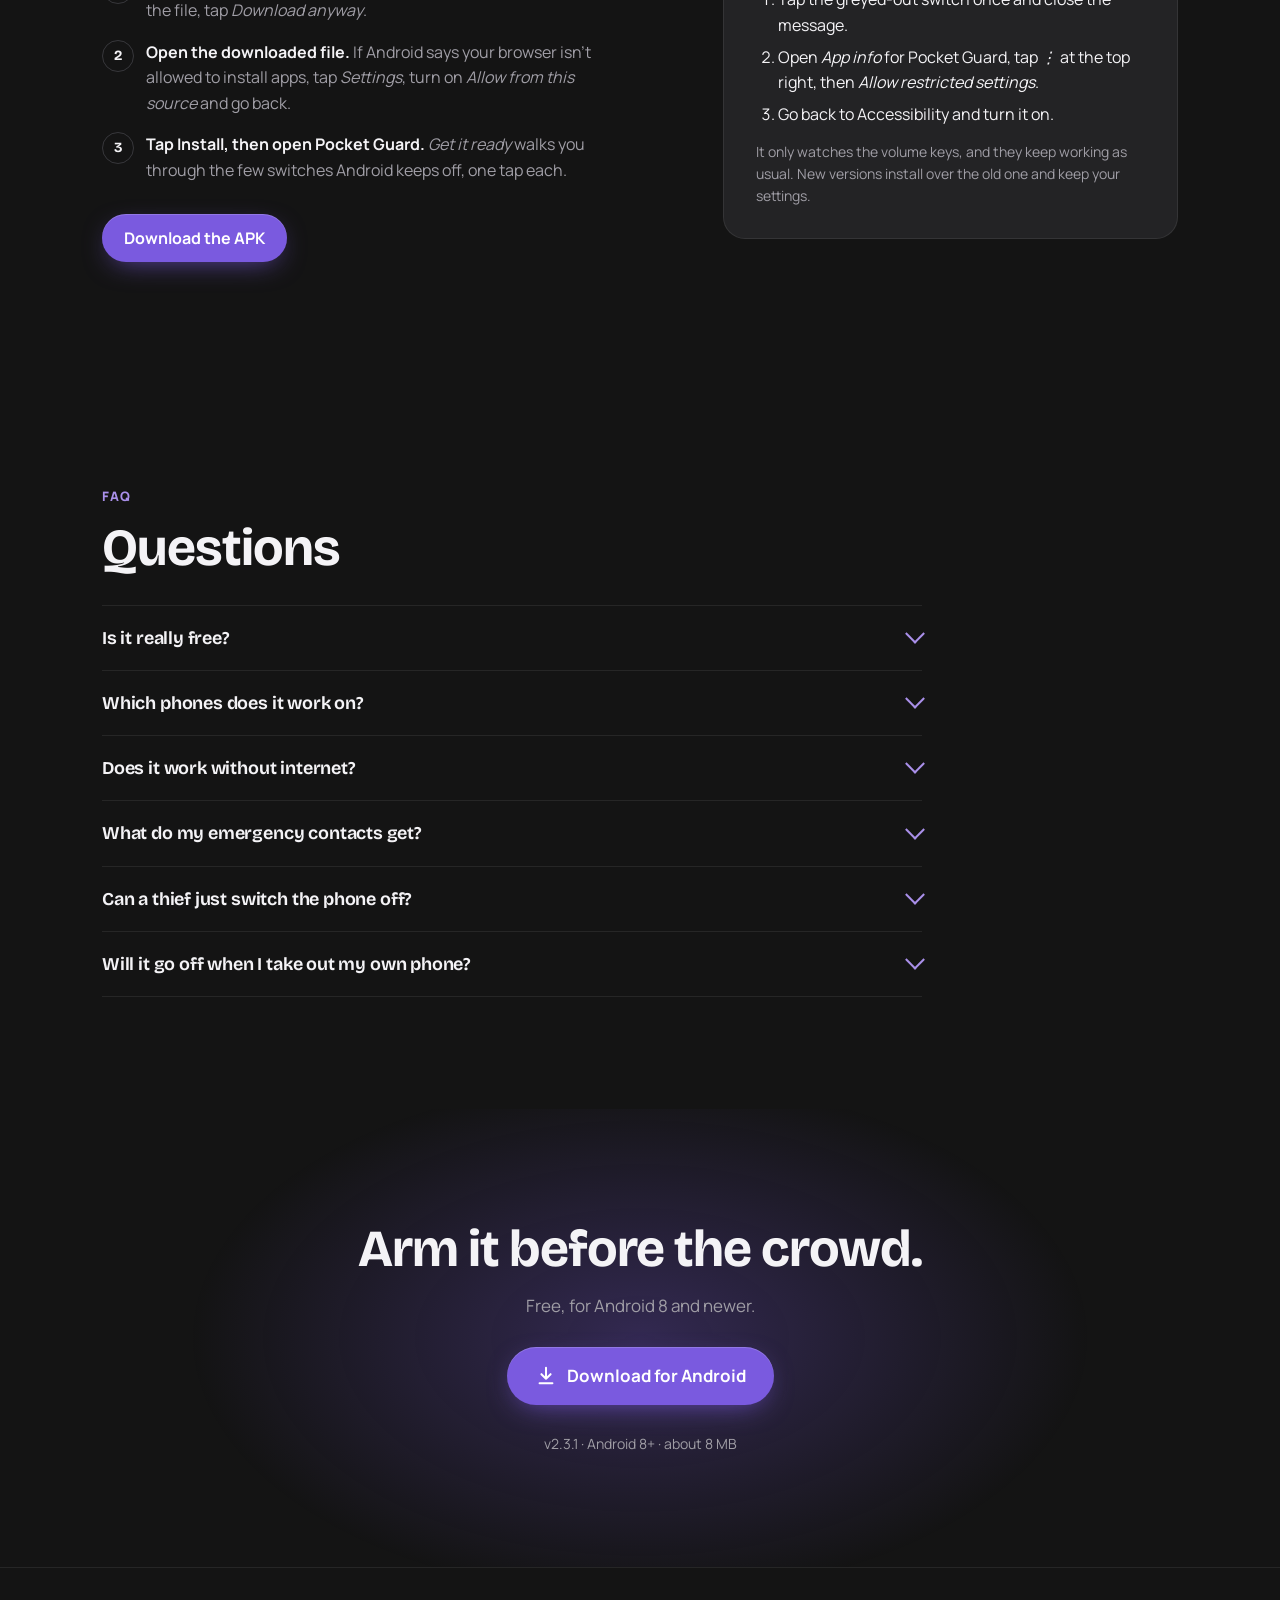
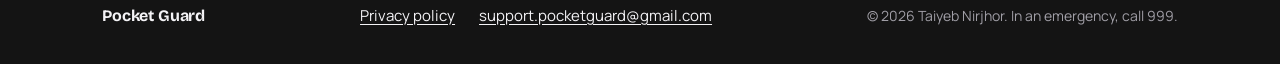
==== commit 52e7964e: "Website: second fact-check pass A fresh check of every sentence against the code found 16 more overs" ====
--- a/site/index.html
+++ b/site/index.html
@@ -49,7 +49,7 @@
     <div class="hero-copy">
       <p class="eyebrow">Free Android app · No ads · No sign-up</p>
       <h1>A loud friend in your&nbsp;pocket.</h1>
-      <p class="lede">Pocket Guard sounds a siren the moment someone takes your phone. And when you need help, four taps on volume up tell your people where you are.</p>
+      <p class="lede">Once armed, Pocket Guard warns the moment someone takes your phone, then sounds a siren. And when you need help, four taps on volume up tell your people where you are.</p>
       <div class="cta">
         <a class="btn btn-big" href="/download/PocketGuard.apk" download data-download>
           <svg viewBox="0 0 24 24" aria-hidden="true"><path d="M12 3v12m0 0-5-5m5 5 5-5M5 20h14" fill="none" stroke="currentColor" stroke-width="2.2" stroke-linecap="round" stroke-linejoin="round"/></svg>
@@ -93,12 +93,12 @@
       <li class="step reveal">
         <span class="step-n" aria-hidden="true">2</span>
         <h3>Taken? It shouts</h3>
-        <p>Pulled from your bag or pocket, or picked up off a table, it warns, then sounds a full-volume siren. Only unlocking your phone stops it.</p>
+        <p>Pulled from your bag or pocket, or picked up off a table, it warns, then sounds a full-volume siren. Only you can stop it, by unlocking your phone.</p>
       </li>
       <li class="step reveal">
         <span class="step-n" aria-hidden="true">3</span>
         <h3>In trouble? Tap four times</h3>
-        <p>With it armed, wake the screen and tap volume up four times within two seconds. It calls out for help, records video, and texts your contacts where you are.</p>
+        <p>With it armed, wake the screen and tap volume up four times within two seconds. It calls out for help, records video, and texts the contacts you approved where you are. Taps don't count while music, a video or a call is playing.</p>
       </li>
     </ol>
     <div class="film reveal">
@@ -127,11 +127,11 @@
       <ol class="timeline">
         <li class="reveal">
           <h3>Right away, it gets loud</h3>
-          <p>A shrill whistle and a voice shouting “Help! Stop it! Help!” at full volume, even on silent (in Bangla if the app is in Bangla and your phone has a Bangla voice). The back camera records video with sound, up to 15 minutes.</p>
+          <p>A shrill whistle and a voice shouting “Help! Stop it! Help!” at full volume, even on silent (in Bangla if the app is in Bangla and your phone has a Bangla voice). With camera and microphone allowed, the back camera records video with sound, up to 15 minutes.</p>
         </li>
         <li class="reveal">
           <h3>Five seconds to change your mind</h3>
-          <p>Tapped by mistake? Tap <i>Cancel alerts</i> within 5 seconds and no message goes out. The alarm keeps sounding until you unlock.</p>
+          <p>Tapped by mistake? Tap <i>Cancel alerts</i> within 5 seconds and nobody is alerted. The alarm keeps sounding until you unlock.</p>
         </li>
         <li class="reveal">
           <h3>Then your contacts hear from you</h3>
@@ -174,7 +174,7 @@
       <ul class="features">
         <li class="reveal">
           <h3>Quiet for you, loud for them</h3>
-          <p>A gentle pull-out stays quiet for its first second and a half, so you can take out your own phone and unlock it in silence. A yank or bright light beeps at once. Then: a warning, then the siren.</p>
+          <p>A gentle pull-out stays quiet for its first second and a half, so you can take out your own phone and unlock it in silence. A yank or bright light beeps at once. Then it beeps until the siren starts.</p>
         </li>
         <li class="reveal">
           <h3>A siren they can't silence</h3>
@@ -182,7 +182,7 @@
         </li>
         <li class="reveal">
           <h3>Photos of who's holding it</h3>
-          <p>When the siren starts, the front camera silently takes two photos, kept in History for when you get it back.</p>
+          <p>When the siren starts, the front camera silently takes two photos (with camera allowed), kept in History for when you get it back.</p>
         </li>
         <li class="reveal">
           <h3>A restart won't stop it</h3>
@@ -206,10 +206,10 @@
   <div class="wrap">
     <h3 class="extras-h">And a few quieter helpers</h3>
     <ul class="extras">
-      <li class="reveal"><svg viewBox="0 0 24 24" aria-hidden="true"><path d="M12 7v5l3 2M12 21a9 9 0 1 1 0-18 9 9 0 0 1 0 18Z"/></svg><b>Schedule</b><span>Arms itself at set times, like a Focus mode schedule. Every day 09:00–18:00, or Friday nights.</span></li>
-      <li class="reveal"><svg viewBox="0 0 24 24" aria-hidden="true"><path d="M10.5 3.5v6l-7 4.5v2l7-2v4l-2 1.5V21l3.5-1 3.5 1v-1.5l-2-1.5v-4l7 2v-2l-7-4.5v-6a1.5 1.5 0 0 0-3 0Z"/></svg><b>Airplane mode</b><span>Turned on while locked, the siren starts at once.</span></li>
-      <li class="reveal"><svg viewBox="0 0 24 24" aria-hidden="true"><path d="M9 2v5M15 2v5M6 7h12v4a6 6 0 0 1-12 0V7ZM12 17v5"/></svg><b>Charger unplugged</b><span>Charging in a waiting room? Cable unplugged while locked, it warns.</span></li>
-      <li class="reveal"><svg viewBox="0 0 24 24" aria-hidden="true"><path d="M4 14v-2a8 8 0 0 1 16 0v2M4 14h3v6H5a1 1 0 0 1-1-1v-5ZM20 14h-3v6h2a1 1 0 0 0 1-1v-5Z"/></svg><b>Earbuds disconnect</b><span>Optional: if your earbuds or watch lose the phone while it's out of your pocket and locked, it warns, then sounds the siren.</span></li>
+      <li class="reveal"><svg viewBox="0 0 24 24" aria-hidden="true"><path d="M12 7v5l3 2M12 21a9 9 0 1 1 0-18 9 9 0 0 1 0 18Z"/></svg><b>Schedule</b><span>Arms itself at set times, like a Focus mode schedule: every day 09:00–18:00, or Friday nights. Open the app once after it arms, so photos, SOS video and location work.</span></li>
+      <li class="reveal"><svg viewBox="0 0 24 24" aria-hidden="true"><path d="M10.5 3.5v6l-7 4.5v2l7-2v4l-2 1.5V21l3.5-1 3.5 1v-1.5l-2-1.5v-4l7 2v-2l-7-4.5v-6a1.5 1.5 0 0 0-3 0Z"/></svg><b>Airplane mode</b><span>Armed and locked, turning on airplane mode starts the siren at once.</span></li>
+      <li class="reveal"><svg viewBox="0 0 24 24" aria-hidden="true"><path d="M9 2v5M15 2v5M6 7h12v4a6 6 0 0 1-12 0V7ZM12 17v5"/></svg><b>Charger unplugged</b><span>Charging in a waiting room? Armed and locked, pulling the charging cable warns.</span></li>
+      <li class="reveal"><svg viewBox="0 0 24 24" aria-hidden="true"><path d="M4 14v-2a8 8 0 0 1 16 0v2M4 14h3v6H5a1 1 0 0 1-1-1v-5ZM20 14h-3v6h2a1 1 0 0 0 1-1v-5Z"/></svg><b>Earbuds disconnect</b><span>Optional: while armed and locked, if your earbuds or watch lose the phone when it isn't in your pocket or on a table, it warns, then sounds the siren.</span></li>
       <li class="reveal"><svg viewBox="0 0 24 24" aria-hidden="true"><path d="M3 12a9 9 0 1 0 3-6.7L3 8M3 3v5h5M12 7v5l3 2"/></svg><b>History</b><span>Every alarm with its photos, and your SOS videos to play, save or share.</span></li>
     </ul>
   </div>
@@ -220,12 +220,12 @@
   <div class="wrap">
     <div class="privacy-card reveal">
       <p class="kicker kicker-green">Privacy</p>
-      <h2 id="privacy-h">Nothing leaves your phone except the SOS alerts you set up.</h2>
+      <h2 id="privacy-h">Nothing leaves your phone except what SOS needs.</h2>
       <ul class="promises">
         <li><b>No ads, no analytics.</b> Nothing tracks what you do in the app.</li>
         <li><b>No sign-up.</b> No email, no password. For the live link, the app makes an anonymous ID for this phone, which you can delete in Settings.</li>
-        <li><b>Your photos stay yours.</b> Intruder photos never leave the phone. Photos and recordings stay in the app's private storage, out of your gallery, until you save or share them. With the live link on, SOS videos are also shared with your approved contacts.</li>
-        <li><b>SOS goes only to your people.</b> Your location and video go through Pocket Guard's server, only to the contacts you picked and approved. The live link stops working a day after SOS ends, and the server deletes everything after 90 days. Prefer SMS only? Switch the live link off.</li>
+        <li><b>Your photos stay yours.</b> Intruder photos are never uploaded. Photos and recordings stay in the app's private storage, out of your gallery, until you save or share them. With the live link on, SOS videos are also shared with your approved contacts.</li>
+        <li><b>SOS goes only to your people.</b> With the live link on, your name, location, battery level and video go through Pocket Guard's server to a private link, sent only to the contacts you approved (anyone they forward it to can see it too). The link stops working a day after SOS ends, and the server deletes your SOS data after 90 days, or at once from Settings. Prefer SMS only? Switch the live link off.</li>
       </ul>
       <a class="link-arrow" href="privacy.html">Read the privacy policy</a>
     </div>
@@ -270,7 +270,7 @@
     </details>
     <details>
       <summary>Which phones does it work on?</summary>
-      <p>Android 8.0 and newer, with a screen lock (PIN, pattern or password). A proximity sensor, which almost every phone has, makes pocket detection work best. Some phones only report it while the screen is on: <i>Sensor check</i> in Settings shows what yours does, or tells you to try it in your pocket. iPhone isn't possible: iOS doesn't let apps read sensors in the background.</p>
+      <p>Android 8.0 and newer, with a screen lock (PIN, pattern or password). Pocket detection needs a proximity sensor, which almost every phone has. Some phones only report it while the screen is on: <i>Sensor check</i> in Settings shows what yours does, or tells you to try it in your pocket. SOS location needs Google Play services. iPhone isn't possible: iOS doesn't let apps read sensors in the background.</p>
     </details>
     <details>
       <summary>Does it work without internet?</summary>
@@ -278,7 +278,7 @@
     </details>
     <details>
       <summary>What do my emergency contacts get?</summary>
-      <p>An SMS like “Sadia needs help! SOS from Pocket Guard at 6:05 PM. Location: …”, sent from your own number, in English or Banglish (your choice). With the live link on, it also carries a link to a map that follows you and plays the video, and contacts with an email address get it by email too. If you move 200 m or more, an update follows (up to 3). You see and approve the exact messages when you add your contacts.</p>
+      <p>An SMS like “Sadia needs help! SOS from Pocket Guard at 6:05 PM. Location: …”, sent from your own number, in English or Banglish (your choice). With the live link on, it also carries a link to a map that follows you and plays the video, and contacts with an email address get it by email too. If you move 200 m or more, an update follows, at most every 5 minutes (up to 3). You see and approve the exact messages when you add your contacts.</p>
     </details>
     <details>
       <summary>Can a thief just switch the phone off?</summary>
@@ -286,7 +286,7 @@
     </details>
     <details>
       <summary>Will it go off when I take out my own phone?</summary>
-      <p>Not if you unlock it. A gentle pull-out is silent for its first second and a half. After that it beeps, and you have a few seconds before the siren (5 by default; you choose 0 to 15). To stop it from going off at all, simply don't arm it, or let the schedule do it for you.</p>
+      <p>Not if you unlock it. A gentle pull-out stays silent for its first second and a half, then beeps until the siren starts: 5 seconds in all by default (you choose 0 to 15; at 0 the siren starts at once). To stop it from going off at all, simply don't arm it, or let the schedule do it for you.</p>
     </details>
   </div>
 </section>
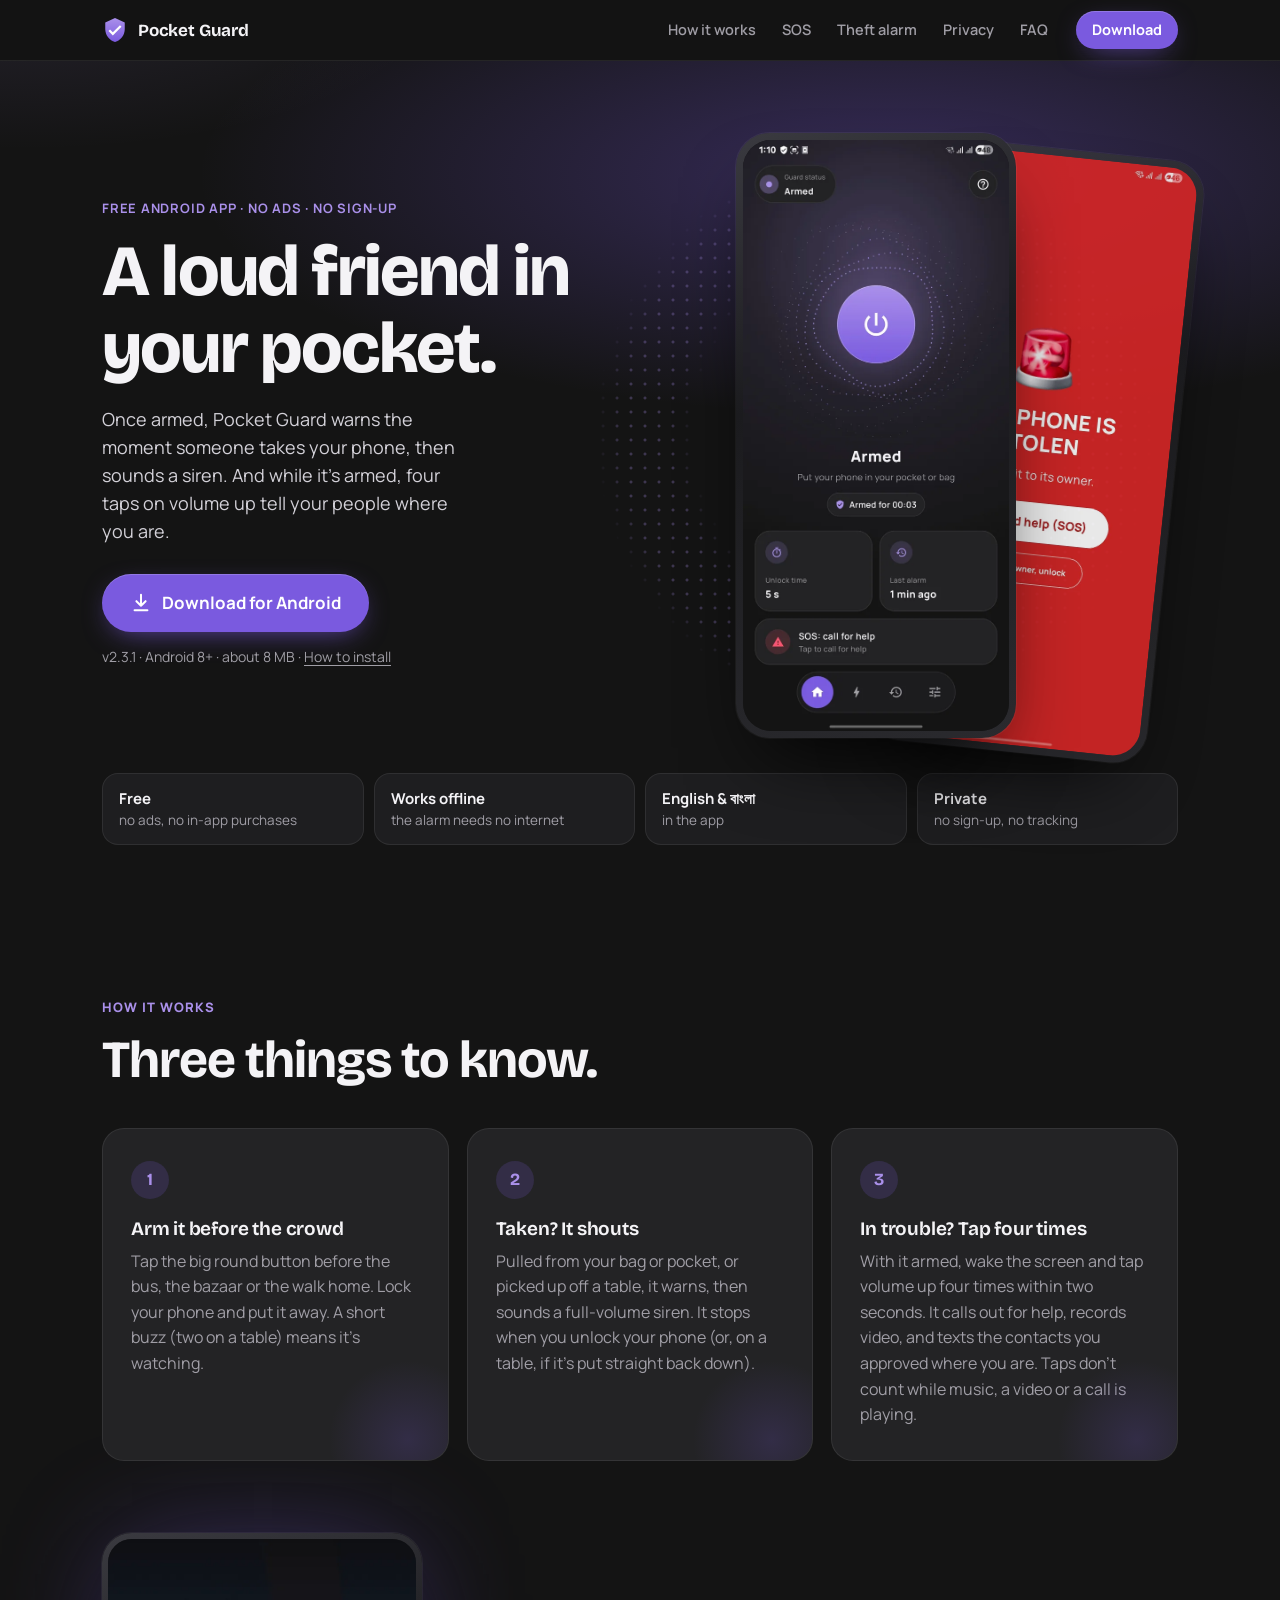
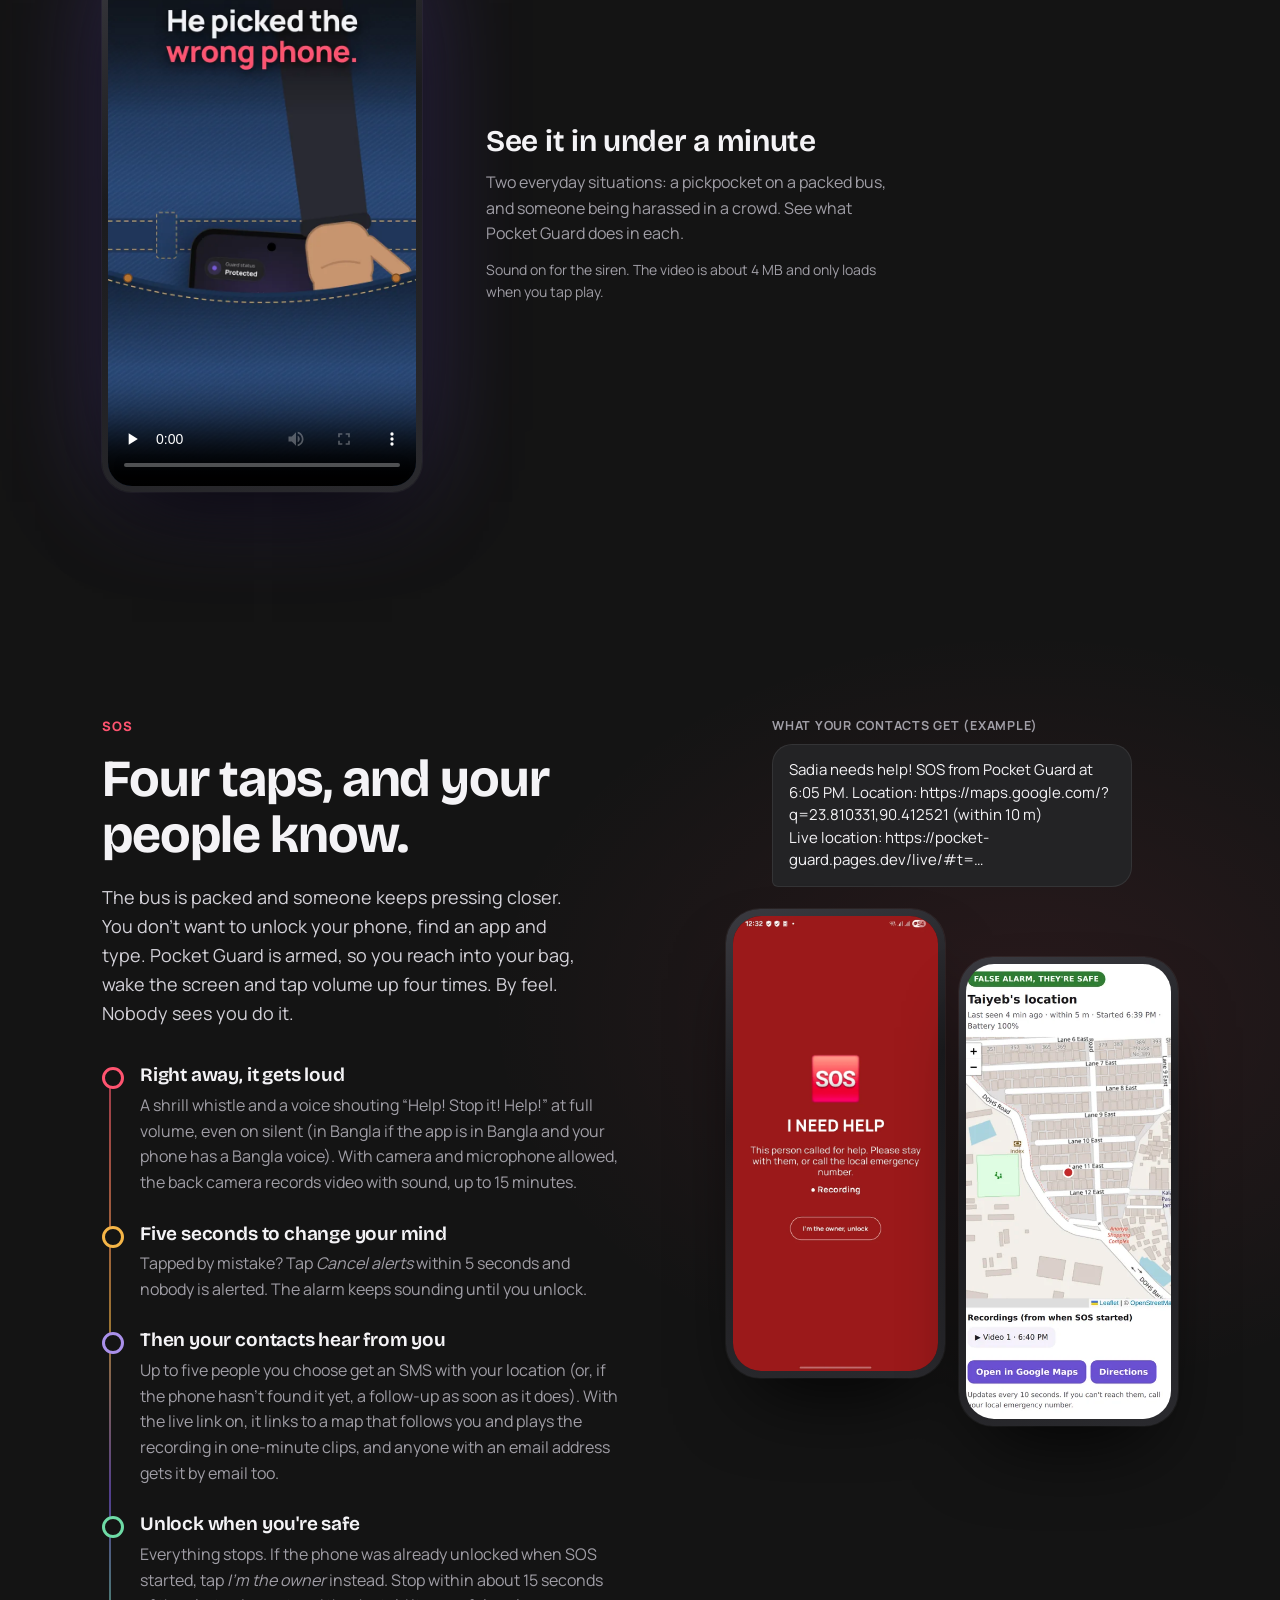
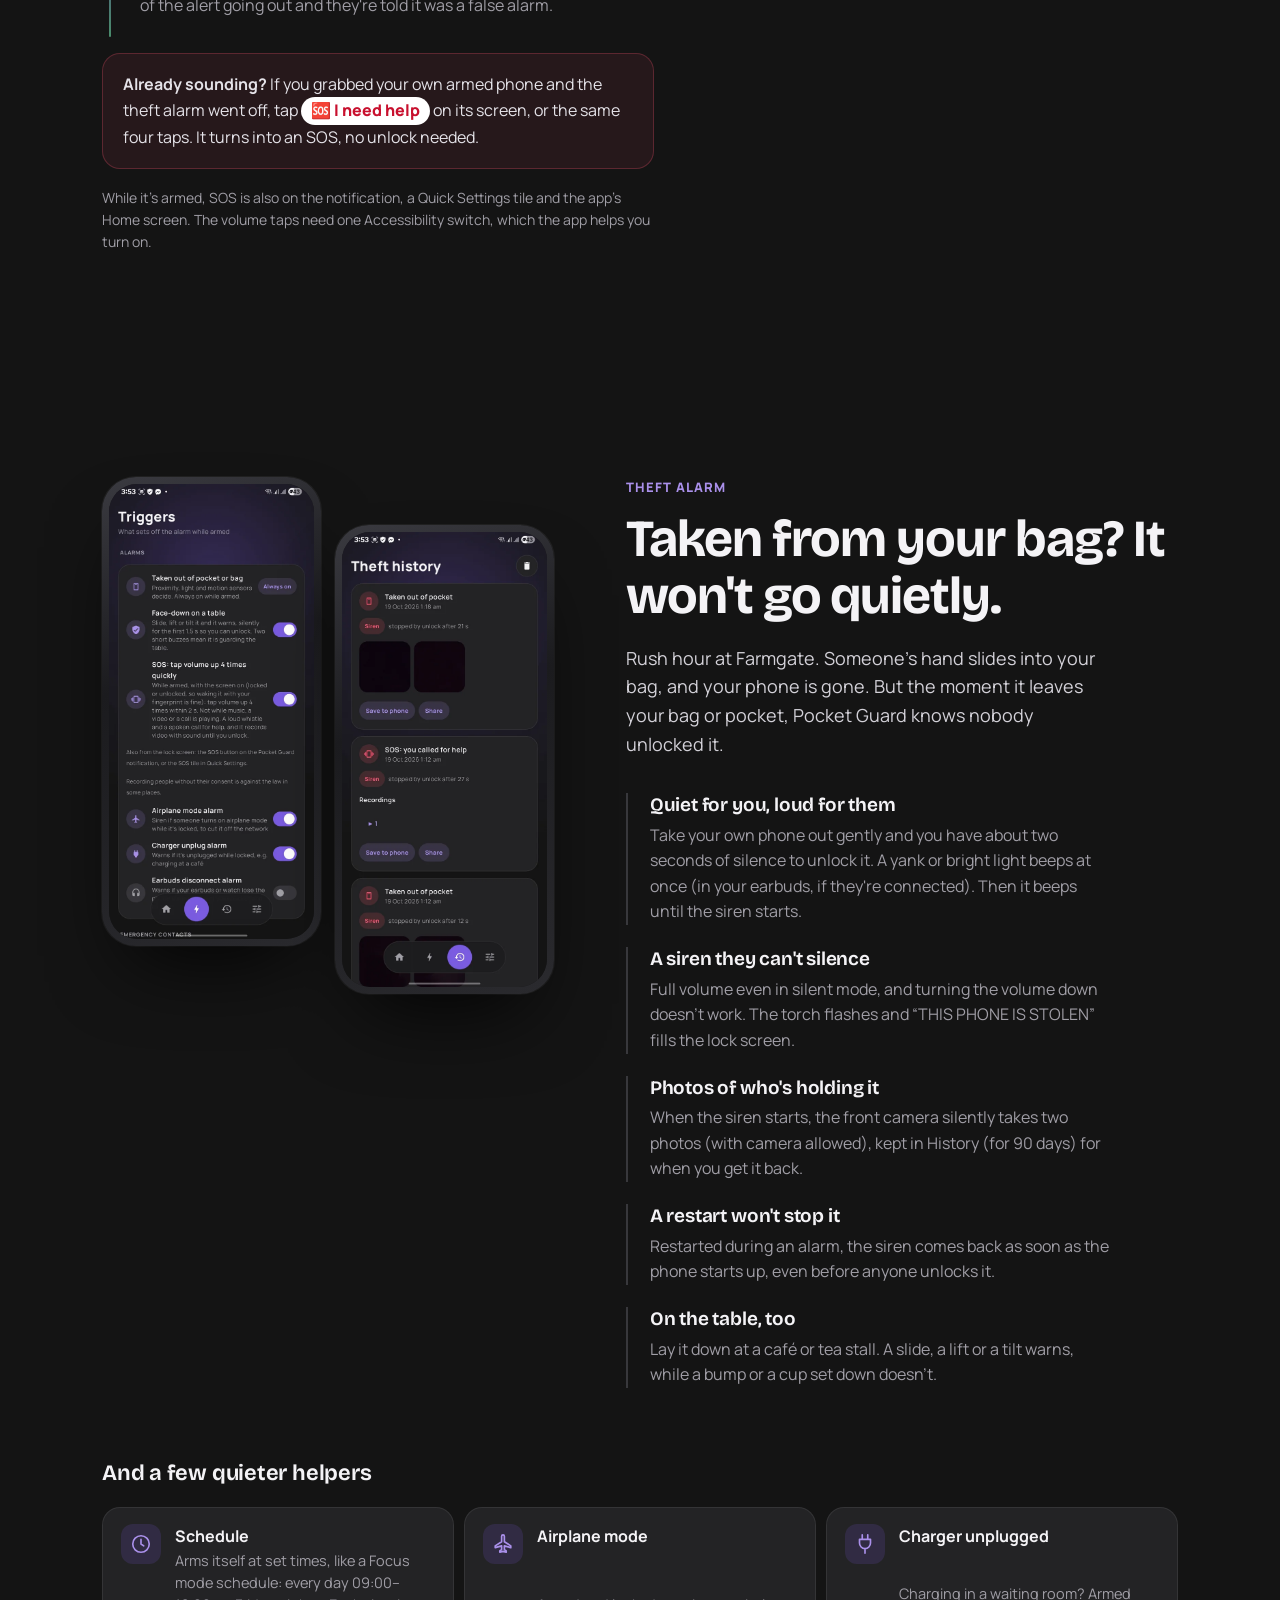
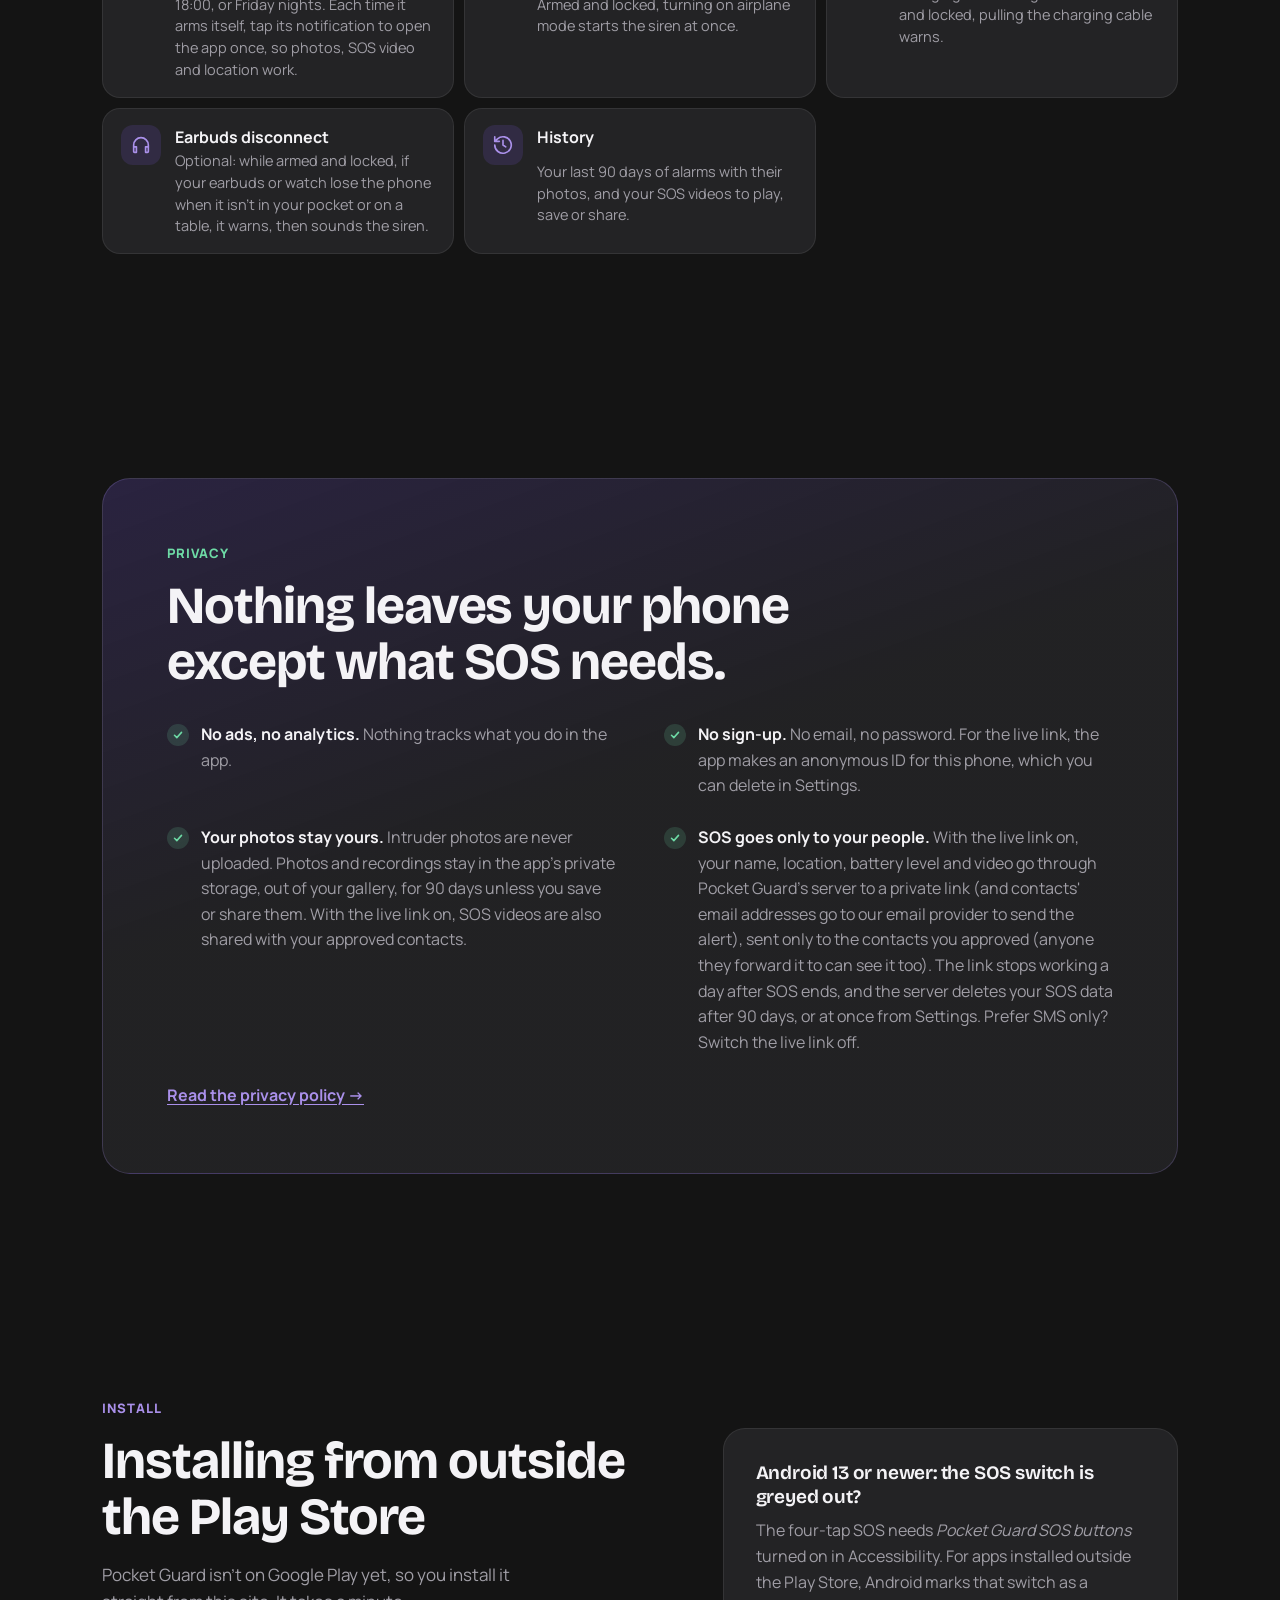
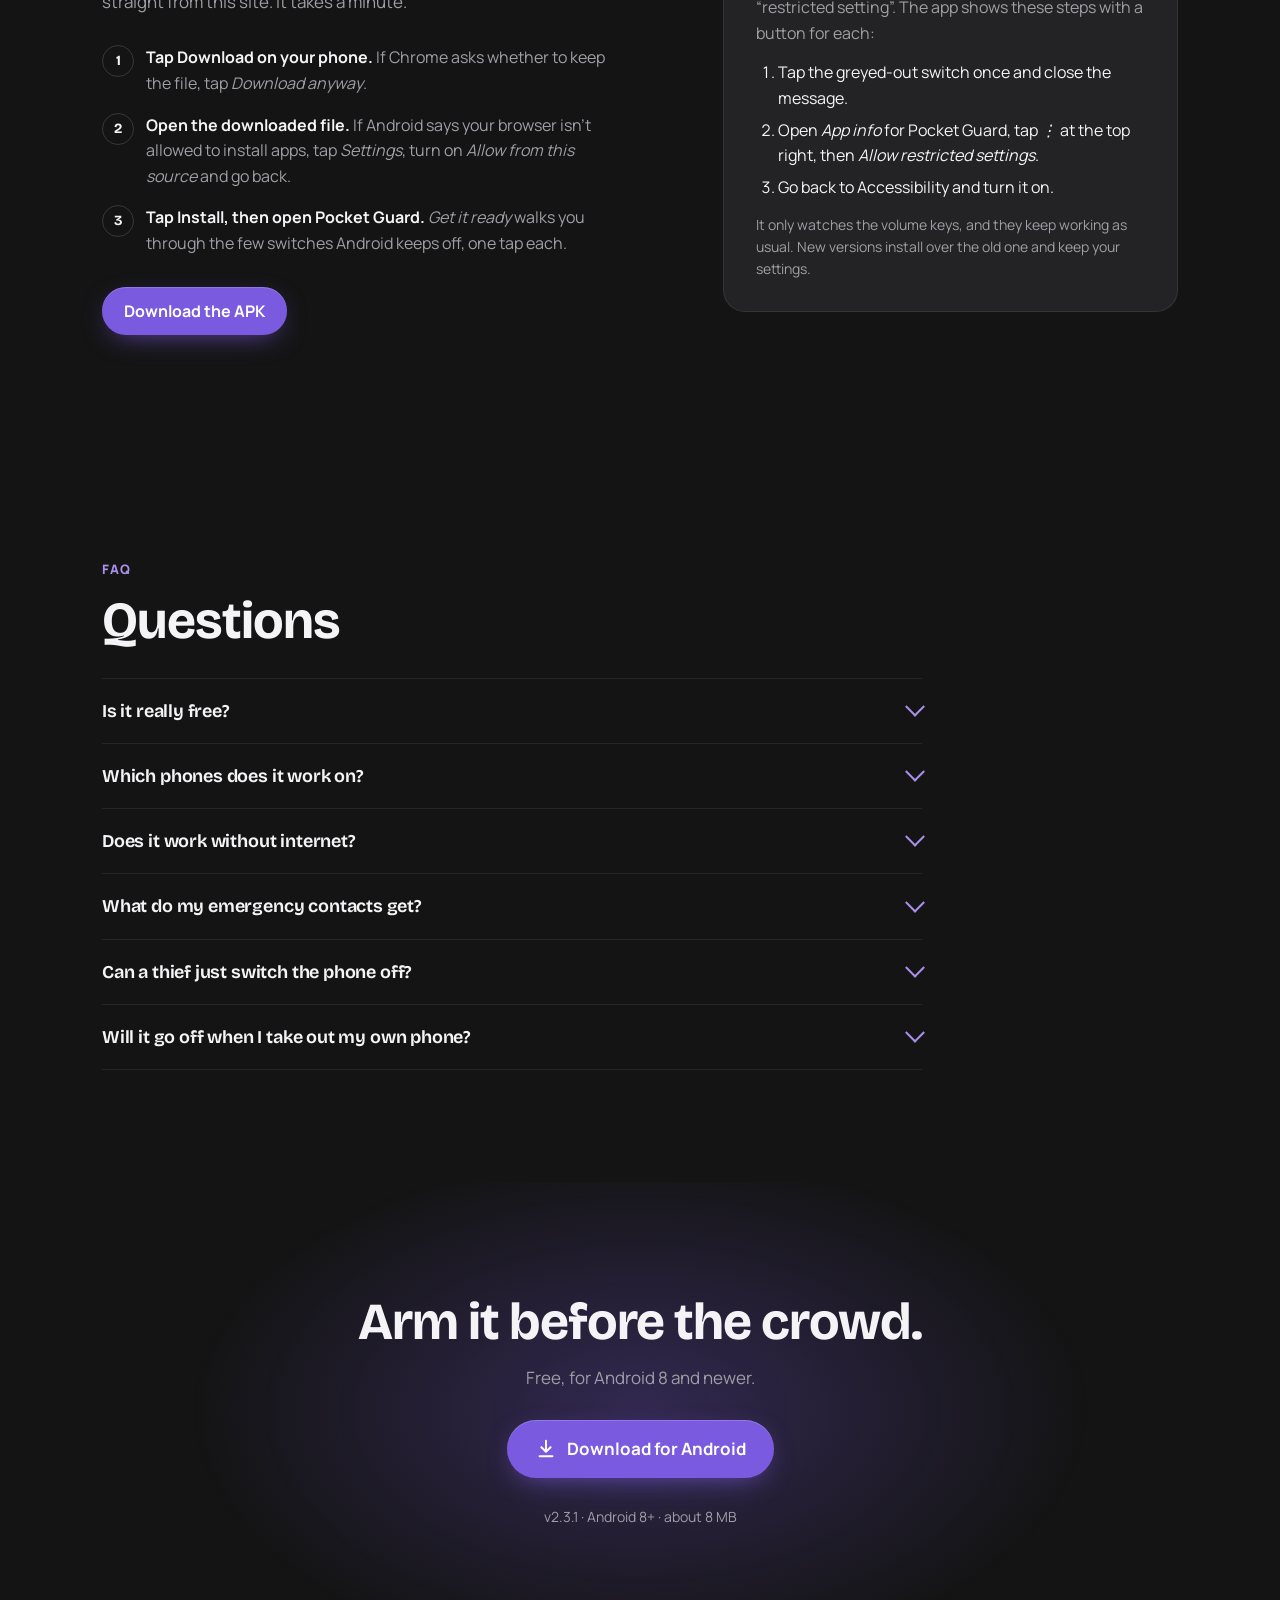
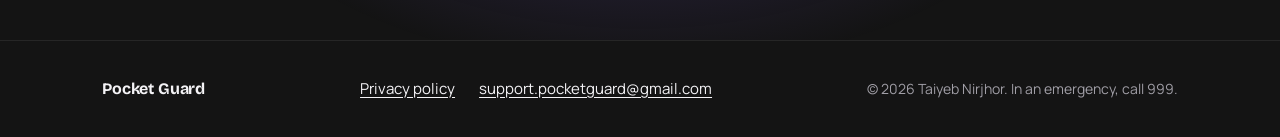
==== commit 366044ec: "Website and README: third fact-check pass Site: SOS only while armed (hero), the table put-back also" ====
--- a/site/index.html
+++ b/site/index.html
@@ -49,7 +49,7 @@
     <div class="hero-copy">
       <p class="eyebrow">Free Android app · No ads · No sign-up</p>
       <h1>A loud friend in your&nbsp;pocket.</h1>
-      <p class="lede">Once armed, Pocket Guard warns the moment someone takes your phone, then sounds a siren. And when you need help, four taps on volume up tell your people where you are.</p>
+      <p class="lede">Once armed, Pocket Guard warns the moment someone takes your phone, then sounds a siren. And while it's armed, four taps on volume up tell your people where you are.</p>
       <div class="cta">
         <a class="btn btn-big" href="/download/PocketGuard.apk" download data-download>
           <svg viewBox="0 0 24 24" aria-hidden="true"><path d="M12 3v12m0 0-5-5m5 5 5-5M5 20h14" fill="none" stroke="currentColor" stroke-width="2.2" stroke-linecap="round" stroke-linejoin="round"/></svg>
@@ -93,7 +93,7 @@
       <li class="step reveal">
         <span class="step-n" aria-hidden="true">2</span>
         <h3>Taken? It shouts</h3>
-        <p>Pulled from your bag or pocket, or picked up off a table, it warns, then sounds a full-volume siren. Only you can stop it, by unlocking your phone.</p>
+        <p>Pulled from your bag or pocket, or picked up off a table, it warns, then sounds a full-volume siren. It stops when you unlock your phone (or, on a table, if it's put straight back down).</p>
       </li>
       <li class="step reveal">
         <span class="step-n" aria-hidden="true">3</span>
@@ -135,7 +135,7 @@
         </li>
         <li class="reveal">
           <h3>Then your contacts hear from you</h3>
-          <p>Up to five people you choose get an SMS with your location. With the live link on, it links to a map that follows you and plays the recording in one-minute clips, and anyone with an email address gets it by email too.</p>
+          <p>Up to five people you choose get an SMS with your location (or, if the phone hasn't found it yet, a follow-up as soon as it does). With the live link on, it links to a map that follows you and plays the recording in one-minute clips, and anyone with an email address gets it by email too.</p>
         </li>
         <li class="reveal">
           <h3>Unlock when you're safe</h3>
@@ -174,7 +174,7 @@
       <ul class="features">
         <li class="reveal">
           <h3>Quiet for you, loud for them</h3>
-          <p>A gentle pull-out stays quiet for its first second and a half, so you can take out your own phone and unlock it in silence. A yank or bright light beeps at once. Then it beeps until the siren starts.</p>
+          <p>Take your own phone out gently and you have about two seconds of silence to unlock it. A yank or bright light beeps at once (in your earbuds, if they're connected). Then it beeps until the siren starts.</p>
         </li>
         <li class="reveal">
           <h3>A siren they can't silence</h3>
@@ -182,7 +182,7 @@
         </li>
         <li class="reveal">
           <h3>Photos of who's holding it</h3>
-          <p>When the siren starts, the front camera silently takes two photos (with camera allowed), kept in History for when you get it back.</p>
+          <p>When the siren starts, the front camera silently takes two photos (with camera allowed), kept in History (for 90 days) for when you get it back.</p>
         </li>
         <li class="reveal">
           <h3>A restart won't stop it</h3>
@@ -206,11 +206,11 @@
   <div class="wrap">
     <h3 class="extras-h">And a few quieter helpers</h3>
     <ul class="extras">
-      <li class="reveal"><svg viewBox="0 0 24 24" aria-hidden="true"><path d="M12 7v5l3 2M12 21a9 9 0 1 1 0-18 9 9 0 0 1 0 18Z"/></svg><b>Schedule</b><span>Arms itself at set times, like a Focus mode schedule: every day 09:00–18:00, or Friday nights. Open the app once after it arms, so photos, SOS video and location work.</span></li>
+      <li class="reveal"><svg viewBox="0 0 24 24" aria-hidden="true"><path d="M12 7v5l3 2M12 21a9 9 0 1 1 0-18 9 9 0 0 1 0 18Z"/></svg><b>Schedule</b><span>Arms itself at set times, like a Focus mode schedule: every day 09:00–18:00, or Friday nights. Each time it arms itself, tap its notification to open the app once, so photos, SOS video and location work.</span></li>
       <li class="reveal"><svg viewBox="0 0 24 24" aria-hidden="true"><path d="M10.5 3.5v6l-7 4.5v2l7-2v4l-2 1.5V21l3.5-1 3.5 1v-1.5l-2-1.5v-4l7 2v-2l-7-4.5v-6a1.5 1.5 0 0 0-3 0Z"/></svg><b>Airplane mode</b><span>Armed and locked, turning on airplane mode starts the siren at once.</span></li>
       <li class="reveal"><svg viewBox="0 0 24 24" aria-hidden="true"><path d="M9 2v5M15 2v5M6 7h12v4a6 6 0 0 1-12 0V7ZM12 17v5"/></svg><b>Charger unplugged</b><span>Charging in a waiting room? Armed and locked, pulling the charging cable warns.</span></li>
       <li class="reveal"><svg viewBox="0 0 24 24" aria-hidden="true"><path d="M4 14v-2a8 8 0 0 1 16 0v2M4 14h3v6H5a1 1 0 0 1-1-1v-5ZM20 14h-3v6h2a1 1 0 0 0 1-1v-5Z"/></svg><b>Earbuds disconnect</b><span>Optional: while armed and locked, if your earbuds or watch lose the phone when it isn't in your pocket or on a table, it warns, then sounds the siren.</span></li>
-      <li class="reveal"><svg viewBox="0 0 24 24" aria-hidden="true"><path d="M3 12a9 9 0 1 0 3-6.7L3 8M3 3v5h5M12 7v5l3 2"/></svg><b>History</b><span>Every alarm with its photos, and your SOS videos to play, save or share.</span></li>
+      <li class="reveal"><svg viewBox="0 0 24 24" aria-hidden="true"><path d="M3 12a9 9 0 1 0 3-6.7L3 8M3 3v5h5M12 7v5l3 2"/></svg><b>History</b><span>Your last 90 days of alarms with their photos, and your SOS videos to play, save or share.</span></li>
     </ul>
   </div>
 </section>
@@ -224,8 +224,8 @@
       <ul class="promises">
         <li><b>No ads, no analytics.</b> Nothing tracks what you do in the app.</li>
         <li><b>No sign-up.</b> No email, no password. For the live link, the app makes an anonymous ID for this phone, which you can delete in Settings.</li>
-        <li><b>Your photos stay yours.</b> Intruder photos are never uploaded. Photos and recordings stay in the app's private storage, out of your gallery, until you save or share them. With the live link on, SOS videos are also shared with your approved contacts.</li>
-        <li><b>SOS goes only to your people.</b> With the live link on, your name, location, battery level and video go through Pocket Guard's server to a private link, sent only to the contacts you approved (anyone they forward it to can see it too). The link stops working a day after SOS ends, and the server deletes your SOS data after 90 days, or at once from Settings. Prefer SMS only? Switch the live link off.</li>
+        <li><b>Your photos stay yours.</b> Intruder photos are never uploaded. Photos and recordings stay in the app's private storage, out of your gallery, for 90 days unless you save or share them. With the live link on, SOS videos are also shared with your approved contacts.</li>
+        <li><b>SOS goes only to your people.</b> With the live link on, your name, location, battery level and video go through Pocket Guard's server to a private link (and contacts' email addresses go to our email provider to send the alert), sent only to the contacts you approved (anyone they forward it to can see it too). The link stops working a day after SOS ends, and the server deletes your SOS data after 90 days, or at once from Settings. Prefer SMS only? Switch the live link off.</li>
       </ul>
       <a class="link-arrow" href="privacy.html">Read the privacy policy</a>
     </div>
@@ -266,7 +266,7 @@
     <h2 id="faq-h">Questions</h2>
     <details>
       <summary>Is it really free?</summary>
-      <p>Yes. No price, no ads, no in-app purchases and no sign-up.</p>
+      <p>Yes. No price, no ads, no in-app purchases and no sign-up. SOS texts go from your own number at your normal SMS rate.</p>
     </details>
     <details>
       <summary>Which phones does it work on?</summary>
@@ -286,7 +286,7 @@
     </details>
     <details>
       <summary>Will it go off when I take out my own phone?</summary>
-      <p>Not if you unlock it. A gentle pull-out stays silent for its first second and a half, then beeps until the siren starts: 5 seconds in all by default (you choose 0 to 15; at 0 the siren starts at once). To stop it from going off at all, simply don't arm it, or let the schedule do it for you.</p>
+      <p>Not if you unlock it. Take it out gently and you have about two seconds of silence to unlock (a yank or bright light beeps straight away). Then it beeps until the siren starts: 5 seconds in all by default (you choose 0 to 15; at 0 the siren starts at once). If you'll be taking it out a lot, leave it off, or set a schedule so it's only armed when you need it.</p>
     </details>
   </div>
 </section>
